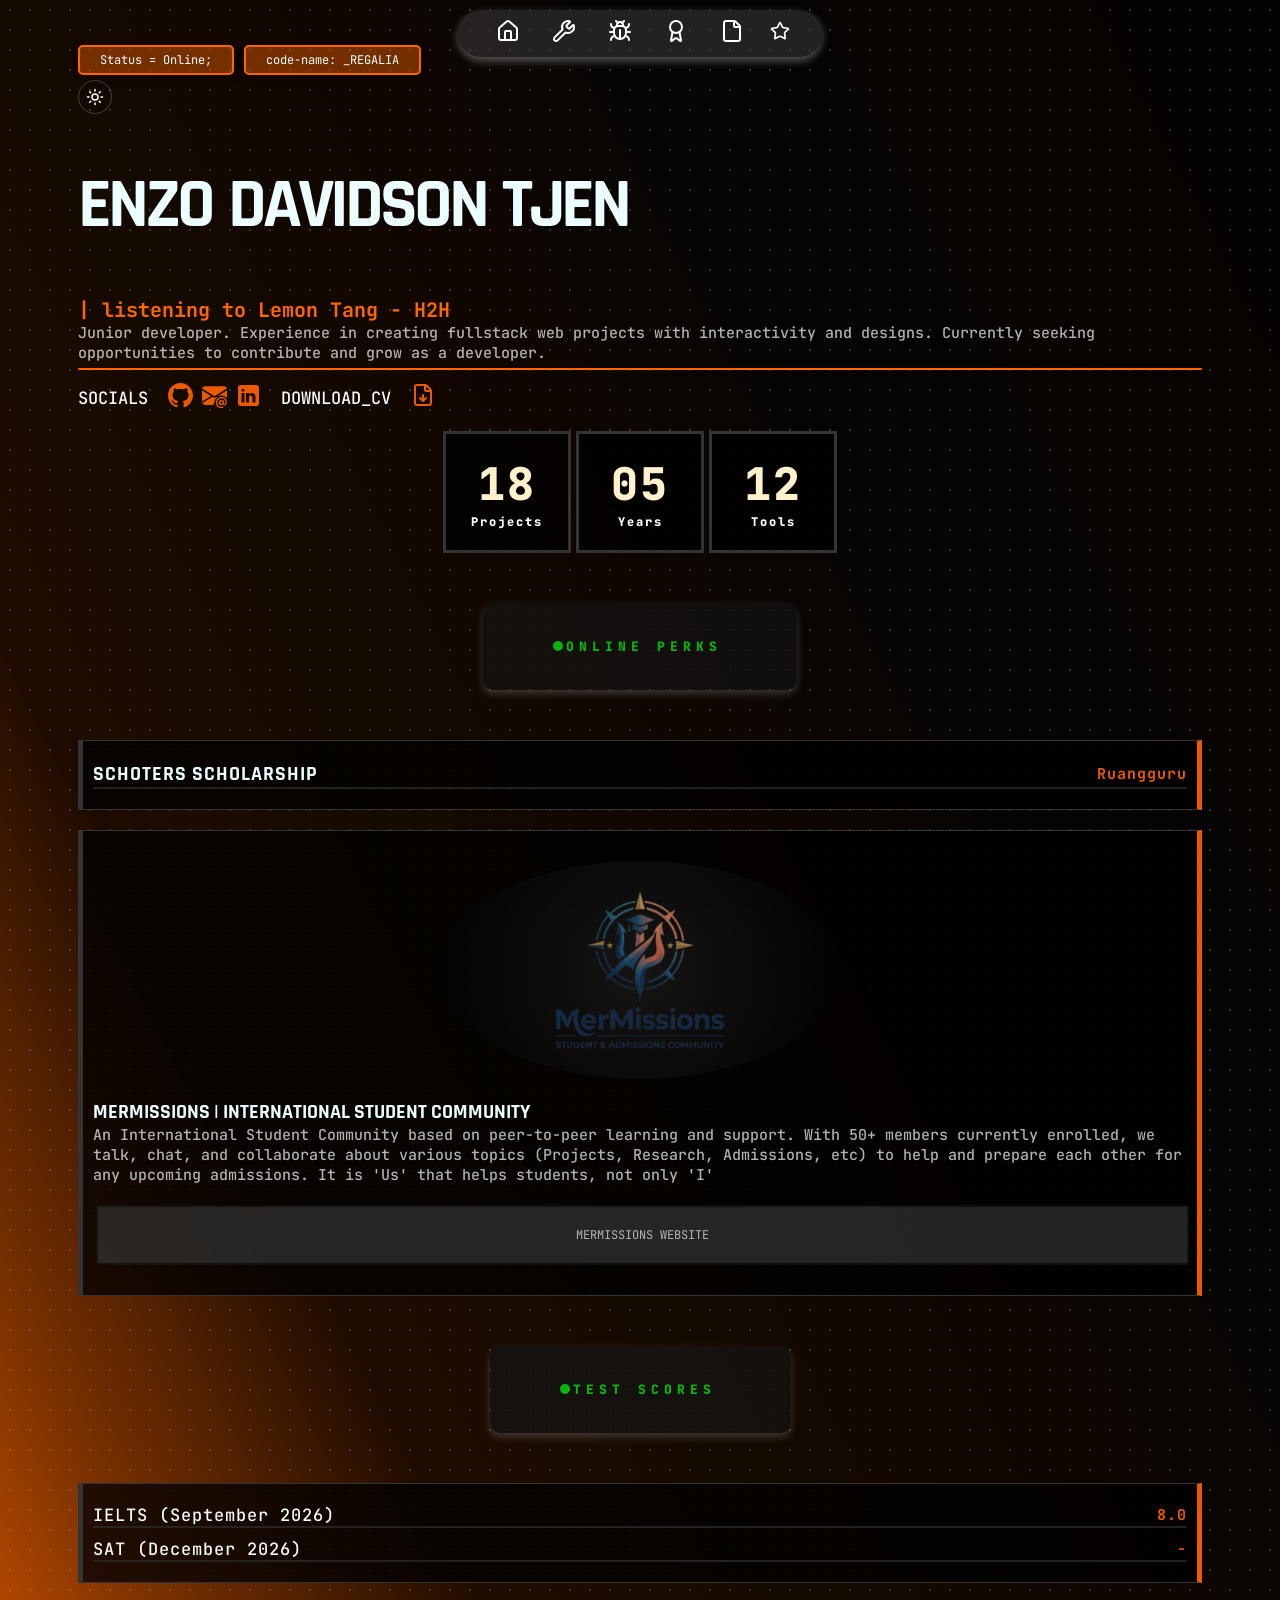
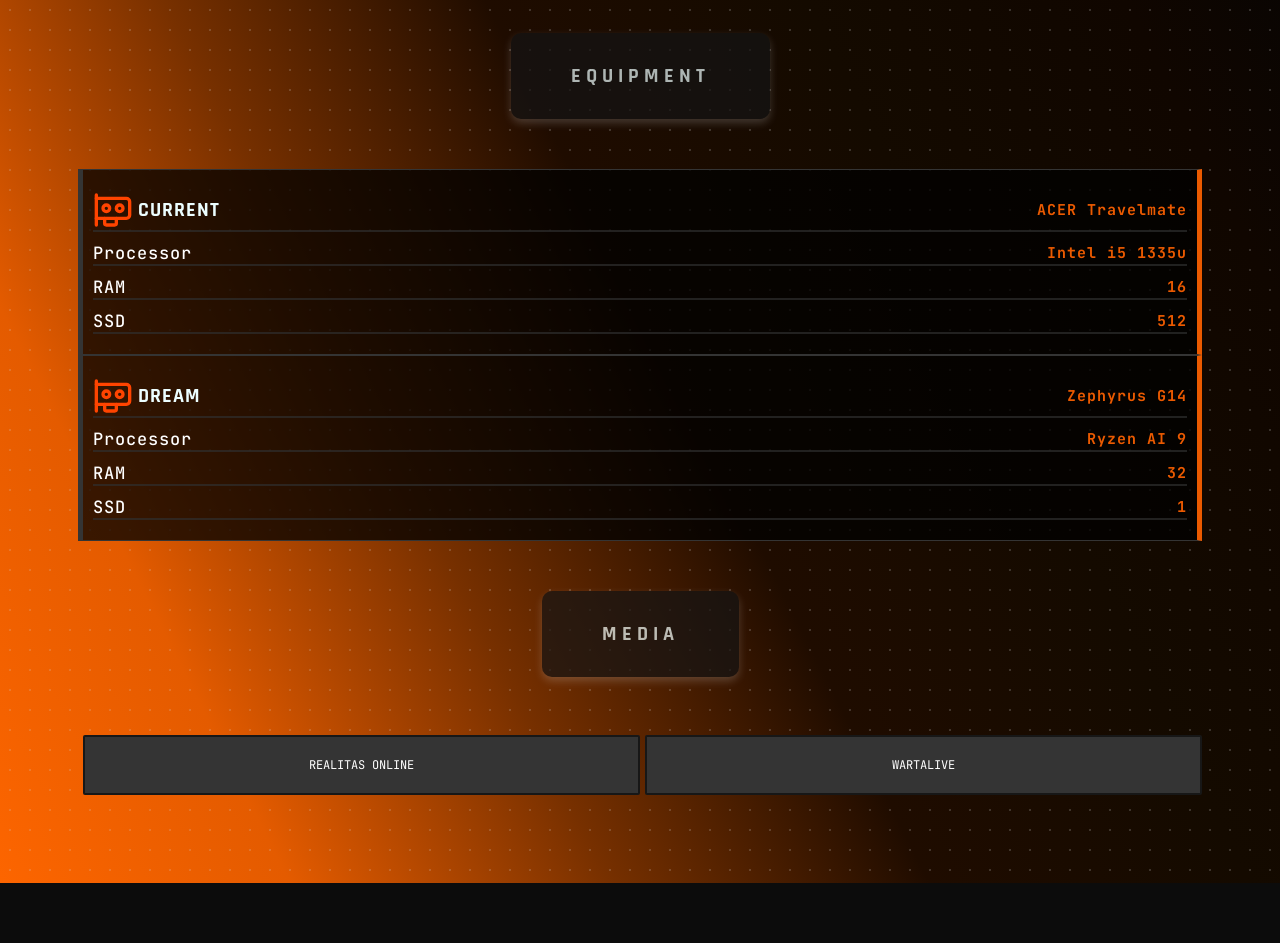
==== index.html @ aea403b1 "ysaaa" ====
<!DOCTYPE html>
<html lang="en">
<head>
    <link rel="preconnect" href="https://fonts.googleapis.com">
    <link rel="preconnect" href="https://fonts.gstatic.com" crossorigin>
    <link href="https://fonts.googleapis.com/css2?family=Inter+Tight:ital,wght@0,100..900;1,100..900&display=swap" rel="stylesheet">
    <link rel="preconnect" href="https://fonts.googleapis.com">
    <link rel="preconnect" href="https://fonts.gstatic.com" crossorigin>
    <link href="https://fonts.googleapis.com/css2?family=PT+Sans:ital,wght@0,400;0,700;1,400;1,700&family=Rajdhani:wght@300;400;500;600;700&display=swap" rel="stylesheet">
    <meta charset="UTF-8">
    <meta name="viewport" content="width=device-width, initial-scale=1.0">
    <link rel="preconnect" href="https://fonts.gstatic.com" crossorigin>
    <link href="https://fonts.googleapis.com/css2?family=Space+Grotesk:wght@300..700&display=swap" rel="stylesheet">
    <link rel="preconnect" href="https://fonts.googleapis.com">
    <link rel="preconnect" href="https://fonts.gstatic.com" crossorigin>
    <link href="https://fonts.googleapis.com/css2?family=Bebas+Neue&display=swap" rel="stylesheet">
    <link rel="preconnect" href="https://fonts.googleapis.com">
    <link rel="preconnect" href="https://fonts.gstatic.com" crossorigin>
    <link href="https://fonts.googleapis.com/css2?family=Inter:ital,opsz,wght@0,14..32,480;1,14..32,480&family=Metrophobic&family=Outfit:wght@900&display=swap" rel="stylesheet">
    <link rel="stylesheet" href="proweb.css">
    <link rel="preconnect" href="https://fonts.googleapis.com">
<link rel="preconnect" href="https://fonts.gstatic.com" crossorigin>
<link href="https://fonts.googleapis.com/css2?family=JetBrains+Mono:ital,wght@0,100..800;1,100..800&display=swap" rel="stylesheet">
    <title>Enzo - Portfolio - Home</title>
</head>
<body>
<div class="back">
    <nav>
    <div class="ccenter">
        <div class="top-nav">
            <div class="space-between">
                <div class="top-option" id="home"><svg xmlns="http://www.w3.org/2000/svg" width="24" height="24" viewBox="0 0 24 24" fill="none" stroke="currentColor" stroke-width="2" stroke-linecap="round" stroke-linejoin="round" class="lucide lucide-house-icon lucide-house"><path d="M15 21v-8a1 1 0 0 0-1-1h-4a1 1 0 0 0-1 1v8"/><path d="M3 10a2 2 0 0 1 .709-1.528l7-6a2 2 0 0 1 2.582 0l7 6A2 2 0 0 1 21 10v9a2 2 0 0 1-2 2H5a2 2 0 0 1-2-2z"/></svg></div>
                <a href="engineering.html" class="top-option"><svg xmlns="http://www.w3.org/2000/svg" width="24" height="24" viewBox="0 0 24 24" fill="none" stroke="currentColor" stroke-width="2" stroke-linecap="round" stroke-linejoin="round" class="lucide lucide-wrench-icon lucide-wrench"><path d="M14.7 6.3a1 1 0 0 0 0 1.4l1.6 1.6a1 1 0 0 0 1.4 0l3.106-3.105c.32-.322.863-.22.983.218a6 6 0 0 1-8.259 7.057l-7.91 7.91a1 1 0 0 1-2.999-3l7.91-7.91a6 6 0 0 1 7.057-8.259c.438.12.54.662.219.984z"/></svg></a>
                <a href="coding.html" class="top-option"><svg xmlns="http://www.w3.org/2000/svg" width="24" height="24" viewBox="0 0 24 24" fill="none" stroke="currentColor" stroke-width="2" stroke-linecap="round" stroke-linejoin="round" class="lucide lucide-bug-icon lucide-bug"><path d="M12 20v-9"/><path d="M14 7a4 4 0 0 1 4 4v3a6 6 0 0 1-12 0v-3a4 4 0 0 1 4-4z"/><path d="M14.12 3.88 16 2"/><path d="M21 21a4 4 0 0 0-3.81-4"/><path d="M21 5a4 4 0 0 1-3.55 3.97"/><path d="M22 13h-4"/><path d="M3 21a4 4 0 0 1 3.81-4"/><path d="M3 5a4 4 0 0 0 3.55 3.97"/><path d="M6 13H2"/><path d="m8 2 1.88 1.88"/><path d="M9 7.13V6a3 3 0 1 1 6 0v1.13"/></svg></a>
                <a href="achievements.html" class="top-option"><svg xmlns="http://www.w3.org/2000/svg" width="24" height="24" viewBox="0 0 24 24" fill="none" stroke="currentColor" stroke-width="2" stroke-linecap="round" stroke-linejoin="round" class="lucide lucide-award-icon lucide-award"><path d="m15.477 12.89 1.515 8.526a.5.5 0 0 1-.81.47l-3.58-2.687a1 1 0 0 0-1.197 0l-3.586 2.686a.5.5 0 0 1-.81-.469l1.514-8.526"/><circle cx="12" cy="8" r="6"/></svg></a>
                <a href="experience.html" class="top-option"><svg xmlns="http://www.w3.org/2000/svg" width="24" height="24" viewBox="0 0 24 24" fill="none" stroke="currentColor" stroke-width="2" stroke-linecap="round" stroke-linejoin="round" class="lucide lucide-file-icon lucide-file"><path d="M6 22a2 2 0 0 1-2-2V4a2 2 0 0 1 2-2h8a2.4 2.4 0 0 1 1.704.706l3.588 3.588A2.4 2.4 0 0 1 20 8v12a2 2 0 0 1-2 2z"/><path d="M14 2v5a1 1 0 0 0 1 1h5"/></svg></a>
                <a href="university.html"top-option"><svg xmlns="http://www.w3.org/2000/svg" width="20" height="20" viewBox="0 0 24 24" fill="none" stroke="currentColor" stroke-width="2" stroke-linecap="round" stroke-linejoin="round" class="lucide lucide-star-icon lucide-star"><path d="M11.525 2.295a.53.53 0 0 1 .95 0l2.31 4.679a2.123 2.123 0 0 0 1.595 1.16l5.166.756a.53.53 0 0 1 .294.904l-3.736 3.638a2.123 2.123 0 0 0-.611 1.878l.882 5.14a.53.53 0 0 1-.771.56l-4.618-2.428a2.122 2.122 0 0 0-1.973 0L6.396 21.01a.53.53 0 0 1-.77-.56l.881-5.139a2.122 2.122 0 0 0-.611-1.879L2.16 9.795a.53.53 0 0 1 .294-.906l5.165-.755a2.122 2.122 0 0 0 1.597-1.16z"/></svg></a>
            </div>
        </div>
    </div>
    </nav>
    <div class="sidebar">
            <h4 id="side" class="side">PROJECT_ID</h4>
            <h6 id="side" class="side"><span class="undertaker">SECTOR_NAV_01</span></h6>
                <div class="list" id="home"><svg xmlns="http://www.w3.org/2000/svg" width="15" height="15" viewBox="0 0 24 24" fill="none" stroke="currentColor" stroke-width="2" stroke-linecap="round" stroke-linejoin="round" class="lucide lucide-house-icon lucide-house"><path d="M15 21v-8a1 1 0 0 0-1-1h-4a1 1 0 0 0-1 1v8"/><path d="M3 10a2 2 0 0 1 .709-1.528l7-6a2 2 0 0 1 2.582 0l7 6A2 2 0 0 1 21 10v9a2 2 0 0 1-2 2H5a2 2 0 0 1-2-2z"/></svg> HOME</div>
                <a href="engineering.html" class="list"><svg xmlns="http://www.w3.org/2000/svg" width="15" height="15" viewBox="0 0 24 24" fill="none" stroke="currentColor" stroke-width="1.75" stroke-linecap="round" stroke-linejoin="round" class="lucide lucide-wrench-icon lucide-wrench"><path d="M14.7 6.3a1 1 0 0 0 0 1.4l1.6 1.6a1 1 0 0 0 1.4 0l3.106-3.105c.32-.322.863-.22.983.218a6 6 0 0 1-8.259 7.057l-7.91 7.91a1 1 0 0 1-2.999-3l7.91-7.91a6 6 0 0 1 7.057-8.259c.438.12.54.662.219.984z"/></svg> ENGINEERING</a>
                <a href="coding.html" class="list"><svg xmlns="http://www.w3.org/2000/svg" width="15" height="15" viewBox="0 0 24 24" fill="none" stroke="currentColor" stroke-width="1.75" stroke-linecap="round" stroke-linejoin="round" class="lucide lucide-bug-icon lucide-bug"><path d="M12 20v-9"/><path d="M14 7a4 4 0 0 1 4 4v3a6 6 0 0 1-12 0v-3a4 4 0 0 1 4-4z"/><path d="M14.12 3.88 16 2"/><path d="M21 21a4 4 0 0 0-3.81-4"/><path d="M21 5a4 4 0 0 1-3.55 3.97"/><path d="M22 13h-4"/><path d="M3 21a4 4 0 0 1 3.81-4"/><path d="M3 5a4 4 0 0 0 3.55 3.97"/><path d="M6 13H2"/><path d="m8 2 1.88 1.88"/><path d="M9 7.13V6a3 3 0 1 1 6 0v1.13"/></svg> CODING</a>
                <a href="achievements.html" class="list"><svg xmlns="http://www.w3.org/2000/svg" width="15" height="15" viewBox="0 0 24 24" fill="none" stroke="currentColor" stroke-width="1.75" stroke-linecap="round" stroke-linejoin="round" class="lucide lucide-award-icon lucide-award"><path d="m15.477 12.89 1.515 8.526a.5.5 0 0 1-.81.47l-3.58-2.687a1 1 0 0 0-1.197 0l-3.586 2.686a.5.5 0 0 1-.81-.469l1.514-8.526"/><circle cx="12" cy="8" r="6"/></svg> AWARDS</a>
                <a href="experience.html" class="list"><svg xmlns="http://www.w3.org/2000/svg" width="15" height="15" viewBox="0 0 24 24" fill="none" stroke="currentColor" stroke-width="1.75" stroke-linecap="round" stroke-linejoin="round" class="lucide lucide-book-user-icon lucide-book-user"><path d="M15 13a3 3 0 1 0-6 0"/><path d="M4 19.5v-15A2.5 2.5 0 0 1 6.5 2H19a1 1 0 0 1 1 1v18a1 1 0 0 1-1 1H6.5a1 1 0 0 1 0-5H20"/><circle cx="12" cy="8" r="2"/></svg> EXPERIENCE</a>
                <a href="university.html" class="list"><svg xmlns="http://www.w3.org/2000/svg" width="20" height="20" viewBox="0 0 24 24" fill="none" stroke="currentColor" stroke-width="2" stroke-linecap="round" stroke-linejoin="round" class="lucide lucide-star-icon lucide-star"><path d="M11.525 2.295a.53.53 0 0 1 .95 0l2.31 4.679a2.123 2.123 0 0 0 1.595 1.16l5.166.756a.53.53 0 0 1 .294.904l-3.736 3.638a2.123 2.123 0 0 0-.611 1.878l.882 5.14a.53.53 0 0 1-.771.56l-4.618-2.428a2.122 2.122 0 0 0-1.973 0L6.396 21.01a.53.53 0 0 1-.77-.56l.881-5.139a2.122 2.122 0 0 0-.611-1.879L2.16 9.795a.53.53 0 0 1 .294-.906l5.165-.755a2.122 2.122 0 0 0 1.597-1.16z"/></svg> UNIVERSITY</a>
    <div class="STATS">
        <span class="side" id="side">JOURNEY</span>
    <div class="cage"><div class="statistics"></div></div>
    </div>
    </div>
<div class="end">
    <div class="LIVE-BAR">
        <div class="text">
            <h4 id="side" class="LIVE"><div class="pulser"></div> LIVE_BAR</h4>
            <h6 id="side" class="side"><span class="undertaker">SYSTEMS: ONLINE</span></h6>
            <span class="live"> STATUS: AVAILABLE</span>
            <span class="live"> LOCATION: IND.</span>
            <span class="live"> CURRENT: FULLSTACK.</span>
            <span class="live"> IELTS: 8.0.</span>
            <span class="live"> TARGET: USA.</span>
            <div class="skills">
                <h2><span class="undertaker">SKILLS_</span></h2>
                <span class="skill">HTML</span>
                <span class="skill">CSS</span>
                <span class="skill">JS</span>
                <span class="skill">PYTHON</span>
                <span class="skill">LEADERSHIP</span>
                <span class="skill">RESILLIENCE</span>
                <span class="skill">ADAPTABILITY</span>
                <span class="skill">COMMUNICATION</span>
                <span class="skill">COLLABORATION</span>
            </div>

        </div>
    </div>
</div>
    <div class="contain">
        <div class="double-column-auto">
            <div class="main-head">
                <div class="row"><div class="lined"><div class="status-card">Status = Online;</div><div class="status-card">code-name: _REGALIA</div></div><button class="theme-toggle" id="theme-toggle" type="button" aria-label="Switch to light theme" title="Switch theme"><svg class="theme-icon theme-icon-sun" xmlns="http://www.w3.org/2000/svg" width="18" height="18" viewBox="0 0 24 24" fill="none" stroke="currentColor" stroke-width="2" stroke-linecap="round" stroke-linejoin="round" aria-hidden="true"><circle cx="12" cy="12" r="4"/><path d="M12 2v2"/><path d="M12 20v2"/><path d="m4.93 4.93 1.41 1.41"/><path d="m17.66 17.66 1.41 1.41"/><path d="M2 12h2"/><path d="M20 12h2"/><path d="m6.34 17.66-1.41 1.41"/><path d="m19.07 4.93-1.41 1.41"/></svg><svg class="theme-icon theme-icon-moon" xmlns="http://www.w3.org/2000/svg" width="18" height="18" viewBox="0 0 24 24" fill="none" stroke="currentColor" stroke-width="2" stroke-linecap="round" stroke-linejoin="round" aria-hidden="true"><path d="M12 3a6 6 0 0 0 9 9 9 9 0 1 1-9-9Z"/></svg></button></div>
                <h1 id="main">ENZO DAVIDSON TJEN</h1>
                <div class="word-glow"><span class="occupation">| listening to Lemon Tang - H2H </span><br></div>
                <span class="subheading">Junior developer. Experience in creating fullstack web projects with interactivity and designs. Currently seeking opportunities to contribute and grow as a developer.</span>
                <div class="under-text"></div>
    <div class="one-line">
        <div class="left">
            <p>SOCIALS</p>
        </div>
        <div class="right">
            <div class="contact">
                <a href="https://github.com/Starzz90" class="contact-icon" target="_blank">
                <svg xmlns="http://www.w3.org/2000/svg" width="25" height="25" fill= var(--accent-color) class="bi bi-github" viewBox="0 0 16 16">
                    <path d="M8 0C3.58 0 0 3.58 0 8c0 3.54 2.29 6.53 5.47 7.59.4.07.55-.17.55-.38 0-.19-.01-.82-.01-1.49-2.01.37-2.53-.49-2.69-.94-.09-.23-.48-.94-.82-1.13-.28-.15-.68-.52-.01-.53.63-.01 1.08.58 1.23.82.72 1.21 1.87.87 2.33.66.07-.52.28-.87.51-1.07-1.78-.2-3.64-.89-3.64-3.95 0-.87.31-1.59.82-2.15-.08-.2-.36-1.02.08-2.12 0 0 .67-.21 2.2.82.64-.18 1.32-.27 2-.27s1.36.09 2 .27c1.53-1.04 2.2-.82 2.2-.82.44 1.1.16 1.92.08 2.12.51.56.82 1.27.82 2.15 0 3.07-1.87 3.75-3.65 3.95.29.25.54.73.54 1.48 0 1.07-.01 1.93-.01 2.2 0 .21.15.46.55.38A8.01 8.01 0 0 0 16 8c0-4.42-3.58-8-8-8"/>
                </svg>
                </a>
                <a href="mailto:enzodtjen@gmail.com" class="contact-icon" target="_blank">
                <svg xmlns="http://www.w3.org/2000/svg" width="25" height="25" fill= var(--accent-color)  class="bi bi-envelope-at-fill" viewBox="0 0 16 16">
                    <path d="M2 2A2 2 0 0 0 .05 3.555L8 8.414l7.95-4.859A2 2 0 0 0 14 2zm-2 9.8V4.698l5.803 3.546zm6.761-2.97-6.57 4.026A2 2 0 0 0 2 14h5.256A4.5 4.5 0 0 1 8 12.5a4.49 4.49 0 0 1 1.606-3.446l-.367-.225L8 9.586zM16 9.671V4.697l-5.803 3.546.338.208A4.5 4.5 0 0 1 12.5 8c1.414 0 2.675.652 3.5 1.671"/>
                    <path d="M15.834 12.244c0 1.168-.577 2.025-1.587 2.025-.503 0-1.002-.228-1.12-.648h-.043c-.118.416-.543.643-1.015.643-.77 0-1.259-.542-1.259-1.434v-.529c0-.844.481-1.4 1.26-1.4.585 0 .87.333.953.63h.03v-.568h.905v2.19c0 .272.18.42.411.42.315 0 .639-.415.639-1.39v-.118c0-1.277-.95-2.326-2.484-2.326h-.04c-1.582 0-2.64 1.067-2.64 2.724v.157c0 1.867 1.237 2.654 2.57 2.654h.045c.507 0 .935-.07 1.18-.18v.731c-.219.1-.643.175-1.237.175h-.044C10.438 16 9 14.82 9 12.646v-.214C9 10.36 10.421 9 12.485 9h.035c2.12 0 3.314 1.43 3.314 3.034zm-4.04.21v.227c0 .586.227.8.581.8.31 0 .564-.17.564-.743v-.367c0-.516-.275-.708-.572-.708-.346 0-.573.245-.573.791"/>
                </svg>
                </a>
                <a href="https://www.linkedin.com/in/enzo-davidson-tjen-25b168354" class="contact-icon" target="_blank">
                    <svg xmlns="http://www.w3.org/2000/svg" x="0px" y="0px" width="25" height="25"
                    fill= var(--accent-color) class="bi bi-envelope-at-fill" viewBox="0 0 50 50">
                    <path d="M41,4H9C6.24,4,4,6.24,4,9v32c0,2.76,2.24,5,5,5h32c2.76,0,5-2.24,5-5V9C46,6.24,43.76,4,41,4z M17,20v19h-6V20H17z M11,14.47c0-1.4,1.2-2.47,3-2.47s2.93,1.07,3,2.47c0,1.4-1.12,2.53-3,2.53C12.2,17,11,15.87,11,14.47z M39,39h-6c0,0,0-9.26,0-10 c0-2-1-4-3.5-4.04h-0.08C27,24.96,26,27.02,26,29c0,0.91,0,10,0,10h-6V20h6v2.56c0,0,1.93-2.56,5.81-2.56 c3.97,0,7.19,2.73,7.19,8.26V39z"></path>
                </svg>
                </a>
            </div>
        </div>
    </div>
    <div class="one-line">
        <div class="left">
            <p>DOWNLOAD_CV</p>
        </div>
        <div class="right">
            <div class="contact">
                <a href="Images/EnzoCV.pdf" class="contact-icon" download>
                <svg xmlns="http://www.w3.org/2000/svg" width="24" height="24" viewBox="0 0 24 24" fill="none" stroke="var(--used)" stroke-width="2" stroke-linecap="round" stroke-linejoin="round" class="lucide lucide-file-down-icon lucide-file-down"><path d="M6 22a2 2 0 0 1-2-2V4a2 2 0 0 1 2-2h8a2.4 2.4 0 0 1 1.704.706l3.588 3.588A2.4 2.4 0 0 1 20 8v12a2 2 0 0 1-2 2z"/><path d="M14 2v5a1 1 0 0 0 1 1h5"/><path d="M12 18v-6"/><path d="m9 15 3 3 3-3"/></svg>
                </a>
            </div>
        </div>
    </div>
            </div>
        </div>
            <div class="triple-column-count">
                <div class="boxed"><span class="count">18<br><span class="text-center">Projects</span></span></div>
                <div class="boxed"><span class="count">05<br><span class="text-center">Years</span></span></div>
                <div class="boxed"><span class="count">12<br><span class="text-center">Tools</span></span></div>
            </div>
        <div id="equip"></div>
        <div class="Center"><h2 class="code"><div class="online-stats"><div class="online-circle"></div>ONLINE PERKS</div></h2></div>
        <div class="column">
        <div class="specs-card">
            <div class="specs-data"><div class="left"><h3>SCHOTERS SCHOLARSHIP</h3></div><div class="right">Ruangguru</div></div>
            </div>
        </div>
        <div class="Promotion">
            <div class="add-card">
                <div class="Center"><img src="Images/Mermission-NoBG.png" alt="Mermissions" class="adds"></div>
                <div class="add-text"><h3>MERMISSIONS | INTERNATIONAL STUDENT COMMUNITY</h3><span class="subheading">An International Student Community based on peer-to-peer learning and support. With 50+ members currently enrolled, we talk, chat, and collaborate about various topics (Projects, Research, Admissions, etc) to help and prepare each other for any upcoming admissions. It is 'Us' that helps students, not only 'I'</span></div>
                <div class="Center">
                    <button class="redirect-media"><a href="https://starzz90.github.io/mermissions/" target="_blank">MERMISSIONS WEBSITE</a></button>
                </div>

                
            </div>
        </div>
    <div class="test-scores">
        <div class="Center"><h2 class="code"><div class="online-stats"><div class="online-circle"></div>TEST SCORES</div></h2></div>
        <div class="column">
        <div class="specs-card">
            <div class="specs-data"><div class="left">IELTS (September 2026)</div><div class="right">8.0</div></div>
            <div class="specs-data"><div class="left">SAT (December 2026)</div><div class="right">-</div></div>
            </div>
        </div>
    </div>
        <div class="Center"><h2 class="code">EQUIPMENT</h2></div>
            <div class="column">
                <div class="specs-card">
                <div class="specs-data"><h3><svg xmlns="http://www.w3.org/2000/svg" width="40" height="40" viewBox="0 0 24 24" fill="none" stroke="#ff4400" stroke-width="2" stroke-linecap="round" stroke-linejoin="round" class="lucide lucide-gpu-icon lucide-gpu"><path d="M2 17h18a2 2 0 0 0 2-2V7a2 2 0 0 0-2-2H2"/><path d="M2 21V3"/><path d="M7 17v3a1 1 0 0 0 1 1h5a1 1 0 0 0 1-1v-3"/><circle cx="16" cy="11" r="2"/><circle cx="8" cy="11" r="2"/></svg>CURRENT</h3><div class="right">ACER Travelmate</div></div>
                <div class="specs-data"><div class="left">Processor</div><div class="right">Intel i5 1335u</div></div>
                <div class="specs-data"><div class="left">RAM</div><div class="right">16</div></div>
                <div class="specs-data"><div class="left">SSD</div><div class="right">512</div></div>
                </div>
            </div>
            <div class="column">
                <div class="specs-card">
                <div class="specs-data"><h3><svg xmlns="http://www.w3.org/2000/svg" width="40" height="40" viewBox="0 0 24 24" fill="none" stroke="#ff4400" stroke-width="2" stroke-linecap="round" stroke-linejoin="round" class="lucide lucide-gpu-icon lucide-gpu"><path d="M2 17h18a2 2 0 0 0 2-2V7a2 2 0 0 0-2-2H2"/><path d="M2 21V3"/><path d="M7 17v3a1 1 0 0 0 1 1h5a1 1 0 0 0 1-1v-3"/><circle cx="16" cy="11" r="2"/><circle cx="8" cy="11" r="2"/></svg>DREAM</h3><div class="right">Zephyrus G14</div></div>
                <div class="specs-data"><div class="left">Processor</div><div class="right">Ryzen AI 9</div></div>
                <div class="specs-data"><div class="left">RAM</div><div class="right">32</div></div>
                <div class="specs-data"><div class="left">SSD</div><div class="right">1</div></div>
            </div>
        </div>
        <div class="Center"><h2 class="code">MEDIA</h2></div>
    <div class="one-line">
        <button class="redirect-media"><a href="https://www.realitasonline.id/sumut/102414756514/dari-padangsidimpuan-ke-pentas-dunia-prestasi-luar-biasa-bayu-dan-enzo-di-olimpiade-toeic-dan-toefl" target="_blank">REALITAS ONLINE</a></button>
        <button class="redirect-media"><a href="https://www.wartalive.co.id/harumkan-sekolah-dan-indonesia-dua-siswa-sman-1-padangsidimpuan-juara-olimpiade-toeic-dan-toefl/" target="_blank">WARTALIVE</a></button>
    </div>   
        </div>
    </div>
    <div class="Bottom-nav">
        <div class="differ">
            <div class="left"><h4 id="bottom" class="LIVE"><div class="pulser"></div> LIVE_BAR</h4></div>
        </div>
    </div>
</div>
</body>
<script src="script.js"></script>
</html>
---- proweb.css ----
:root {
  --background-color: #101010ca;
  --header: #ecfeff;
  --cards: #00000077;
  --name: #000000c5;
  --cards-above: #343434;
  --cards-above-tools: #3d3d3d;
  --outline: rgba(186, 186, 186, 0.3);
  --text: #ffffff;
  --on-surface: rgba(255, 255, 255, 0.7);
  --grid: rgba(39, 39, 39, 0.1);
  --top-nav-dim: #45454578;
  --highlight: #ff6600;
  --highlight-dim: rgba(255, 102, 0, 0.416);
  --image-container-hover: rgba(105, 105, 105, 0.347);
  --shadow: #9c9c9c;
  --achievement: #434343;
  --project-card: rgba(82, 82, 82, 0.811);
  --sidebar: #090d178e;
  --sidebar-width: 180px;
  --content-max: 1200px;
  --content-half: calc(var(--content-max) / 2);
  --work-content: rgba(219, 219, 219, 0.464);
  --cert: rgb(255, 123, 0);
  --below: rgb(12, 12, 12);
  --achieve: rgb(8, 8, 8);
  --gradient: hsl(0, 0%, 3%);
  --used: hsl(23, 100%, 46%);
  --HOVERED: hsl(23, 100%, 61%);
  --accent: hsl(123, 100%, 50%);
  --cards-above-dark: hsla(0, 0%, 0%, 0.751);
  --list-hover: hsla(0, 0%, 6%, 0.751);
  --stanford: #8c1515;
  --page-pattern: rgba(209, 209, 209, 0.207);
  --page-pattern-empty: rgba(23, 23, 23, 0);
  --page-gradient: linear-gradient(
    to right top,
    rgb(255, 102, 0),
    rgb(228, 91, 0),
    rgb(119, 48, 0),
    rgb(31, 12, 0),
    rgb(20, 10, 0),
    rgb(16, 6, 0),
    rgb(4, 4, 4),
    rgb(8, 3, 0),
    rgb(2, 2, 2)
  );
  --count: hsl(43, 100%, 90%);
  --box-code-shadow: rgba(225, 225, 225, 0.3) 0px 4px 8px;
  --code-background: hsl(0, 0%, 8%);
  --border-bot: hsla(0, 0%, 19%, 0.684);
  --top-nav-icon: rgba(59, 59, 59, 0.82);
  --word-glow-color: hsl(23, 100%, 46%);
  --shifter: hsl(0, 0%, 5%);
  --results-background: hsla(0, 0%, 8%, 0.796);
  --results-tag: hsl(46, 48%, 88%);
}

html[data-theme="light"] {
  --background-color: #f1e7d6;
  --header: #202329;
  --cards: rgba(247, 240, 224, 0.847);
  --name: rgba(63, 63, 63, 0.9);
  --cards-above: #beb9ae;
  --cards-above-tools: #d9d1c5;
  --outline: rgba(31, 35, 41, 0.2);
  --text: #202329;
  --on-surface: rgba(32, 35, 41, 0.7);
  --grid: rgba(31, 35, 41, 0.08);
  --top-nav-dim: rgba(255, 247, 225, 0.82);
  --highlight: #d95700;
  --highlight-dim: rgba(217, 87, 0, 0.25);
  --shadow: #a9a095;
  --achievement: #44423d;
  --project-card: rgba(255, 255, 255, 0.9);
  --sidebar: rgba(213, 213, 213, 0.78);
  --work-content: rgba(32, 35, 41, 0.58);
  --below: #e9e3d9;
  --achieve: #eeebdd;
  --gradient: #fffdf8;
  --used: hsl(23, 100%, 40%);
  --HOVERED: hsl(23, 100%, 48%);
  --accent: hsl(102, 100%, 29%);
  --cards-above-dark: rgba(224, 217, 207, 0.9);
  --list-hover: rgba(217, 209, 197, 0.9);
  --page-pattern: rgba(108, 101, 101, 0.447);
  --page-pattern-empty: rgba(28, 28, 28, 0);
  --page-gradient: linear-gradient(120deg, #f4f0e8, #fffdf8 55%, #f7d7bd);
  --count: hsl(0, 0%, 22%);
  --box-code-shadow: rgba(225, 225, 225, 0.3) 0px 4px 8px;
  --code-background: hsl(32, 16%, 84%);
  --border-bot: hsl(0, 1%, 79%);
  --top-nav-icon: rgba(188, 178, 162, 0.82);
  --word-glow-color: hsl(23, 100%, 40%);
  --shifter: hsl(32, 76%, 92%);
  --results-background: hsla(41, 46%, 86%, 0.796);
  --results-tag: hsl(60, 1%, 14%);
}
@import url("https://fonts.googleapis.com/css2?family=Boldonse&display=swap");
*::before,
*::after {
  box-sizing: border-box;
}
@import url('https://fonts.googleapis.com/css2?family=PT+Sans:ital,wght@0,400;0,700;1,400;1,700&family=Rajdhani:wght@300;400;500;600;700&display=swap');
@font-face {
  font-family: "BaseNeue-Black";
  src: url("https://static.wfonts.com/data/2024/01/08/base-neue/BaseNeue-Black.ttf")
    format("ttf");
  font-display: swap;
}
@import url('https://fonts.googleapis.com/css2?family=Inter+Tight:ital,wght@0,100..900;1,100..900&display=swap');
#preview-render {
  font-family:
    "Inter Tight",
    system-ui,
    -apple-system,
    BlinkMacSystemFont,
    "Inter Tight",
    sans-serif;
  font-size: 32px;
  color: #373c44;
}

html {
  max-width: 100%;
  overflow-x: hidden;
  scroll-behavior: smooth;
  cursor: crosshair;
  background-color: black;
}
body {
  background-image:
    radial-gradient(var(--page-pattern) 1px, var(--page-pattern-empty) 1px),
    var(--page-gradient);
  background-size:
    20px 20px,
    cover;
  background-repeat: repeat, no-repeat;
  min-height: 100vh;
  animation: backgroundAnimation 40s linear infinite;
  background-color: var(--background-color);
  color: var(--text);
  font-family: "Jetbrains Mono", monospace;
  font-weight: 480;
  margin: 0;
  padding: 0;
  width: 100%;
  overflow-x: hidden;
  overflow-y: auto;
  display: block;
}
@keyframes backgroundAnimation {
  0% {
    background-position:
      0 0,
      0 0;
  }
  50% {
    background-position:
      100% 100%,
      0 0;
  }
  100% {
    background-position:
      200% 200%,
      0 0;
  }
}
@keyframes colorshifter {
  0% {
    filter: hue-rotate(0deg);
  }
  100% {
    filter: hue-rotate(360deg);
  }
}
.html {
  scroll-behavior: smooth;
}

.top-nav {
  position: fixed;
  background-color: var(--top-nav-dim);
  width: fit-content;
  height: fit-content;
  max-width: 500px;
  display: flex;
  top: 10px;
  left: 50%;
  transform: translateX(-50%);
  padding: 5px 30px;
  padding-top: 5px;
  border: 2px solid transparent;
  border-radius: 50px;
  z-index: 100000;
  flex-shrink: 1;
  flex-wrap: 1;
  font-size: 15px;
  box-shadow: rgba(137, 137, 137, 0.6) 0px 4px 8px;
  display: none;
}
.top-option {
  border: 2px solid transparent;
  border-radius: 50px;
  padding: 0px 4px;
}
.top-option:hover {
  background-color:var(--top-nav-icon);
  box-shadow: var(--cards-above) 0px 0px 4px 2px;
  color: #ff3300;
  border-radius: 17px;
}
.theme-toggle {
  width: 34px;
  height: 34px;
  display: grid;
  place-items: center;
  flex: 0 0 34px;
  padding: 0;
  border: 1px solid var(--outline);
  border-radius: 50%;
  background: transparent;
  color: var(--text);
  cursor: pointer;
}
.theme-toggle:hover,
.theme-toggle:focus-visible {
  color: var(--highlight);
  border-color: var(--highlight);
  outline: none;
  animation: box-shadow-glow 2s infinite;
}
.theme-toggle .theme-icon {
  display: none;
}
html[data-theme="dark"] .theme-toggle .theme-icon-sun,
html:not([data-theme]) .theme-toggle .theme-icon-sun,
html[data-theme="light"] .theme-toggle .theme-icon-moon {
  display: block;
}
.space-between {
  display: flex;
  align-items: center;
  justify-content: space-between;
  gap: 20px;
}
@media (max-width: 768px) {
  .space-between {
    gap: 5px;
  }
  .work-card {
    border-radius: 15px;
  }
  .achieve-card {
    border-radius: 15px;
  }
}
.contain {
  width: 100%;
  max-width: 1200px; /* keep content centered and constrained */
  height: auto;
  padding: 10px clamp(16px, 3vw, 40px);
  margin: 0 auto; /* center with equal left/right margins */
  box-sizing: border-box;
  overflow: hidden;
  display: flex;
  flex-direction: column;
  flex-wrap: wrap;
  right: 0;
}

@media (max-width: 768px) {
  .contain {
    width: 100%; /* stretch full width for symmetric padding */
    max-width: 100%; /* no max constraint on mobile */
    height: auto;
    flex-direction: column;
    flex-wrap: wrap;
    overflow-wrap: break-word;
    margin-right: 0;
    margin-left: 0;
    padding: 10px clamp(16px, 3vw, 40px); /* apply symmetric padding */
  }
}
.column {
  display: flex;
  flex-direction: column;
  align-items: center;
  justify-content: center;
  font-size: 13px;
}
.double-column {
  display: grid;
  grid-template-columns: repeat(2, 1fr);
  gap: 20px;
}
.double-rows {
  display: grid;
  grid-auto-flow: row;
  grid-auto-rows: repeat(minmax(200px, 1fr));
  gap: 20px;
}
.rows {
  display: grid;
  grid-auto-flow: row;
  grid-auto-rows: repeat(minmax(200px, 1fr));
}
.one-line {
  display: flex;
  align-items: center;
  justify-content: space-between;
  top: 5px;
}
@media (max-width: 768px) {
  .one-line {
    flex-direction: column;
    align-items: center;
    justify-content: center;
    gap: 5px;
  }
}
.triple-column {
  display: grid;
  grid-template-columns: repeat(3, 1fr);
  gap: 20px;
  margin-bottom: 15px;
  align-items: start;
}
.triple-column-count {
  display: grid;
  grid-auto-flow: column;
  grid-auto-columns: repeat(minmax(200px, 1fr));
  gap: 5px;
  margin: auto;
  place-content: center;
}
.triple-column-result {
  display: grid;
  grid-auto-flow: column;
  grid-auto-columns: repeat(minmax(200px, 1fr));
  gap: 18px;
  margin: auto;
}
.triple-column-flex {
  display: flex;
  flex-direction: row;
  flex-wrap: wrap;
  gap: 10px;
}
@media (max-width: 768px) {
  .triple-rows {
    row-gap: -5px;
  }
}
@media (max-width: 370px) {
  .triple-column-count {
    gap: 2px;
    display: flex;
    flex-direction: column;
  }
}
.triple-rows {
  display: grid;
  grid-auto-flow: row;
  grid-auto-rows: repeat(200px, 1fr);
  gap: -10px;
}
.double-column-auto {
  display: grid;
  grid-auto-flow: column;
  grid-auto-columns: repeat(auto-fill, minmax(150px, 1fr));
  margin-bottom: 5px;
  margin-left: 0;
  margin-right: 0;
  column-gap: 12px;
}
@media (max-width: 768px) {
  .double-column-auto {
    grid-auto-flow: row;
    margin-left: 0;
    margin-right: 0;
  }
}
@media (max-width: 1100px) {
  .triple-column {
    grid-template-columns: repeat(2, minmax(0, 1fr));
  }
}
@media (max-width: 768px) {
  .triple-column {
    grid-template-columns: 1fr;
  }
}
.five-column {
  display: grid;
  grid-template-columns: repeat(4, 1fr);
  align-items: center;
  justify-content: center;
}
.five-column-image {
  display: grid;
  grid-template-columns: repeat(5, 1fr);
  align-items: center;
  justify-content: center;
  display: flex;
  align-items: center;
  justify-content: center;
  flex-wrap: wrap;
  gap: 10px;
  padding: 5px;
}
.six-column-image {
  display: flex;
  align-items: center;
  justify-content: center;
  gap: 20px;
  margin-top: 40px;
  flex-wrap: wrap;
  margin-bottom: 30px;
}
h1.main-head,
h1 {
  display: block;
  grid-auto-columns: 1fr 1fr;
  width: 100%;
  grid-column: 1 / -1;
  margin-right: 0;
  display: flex;
  flex-wrap: wrap;
}
@media (max-width: 768px) {
  .double-column {
    grid-template-columns: 1fr;
  }
  .six-column-image {
    gap: 15px;
  }
  .five-column-image {
    grid-template-columns: repeat(4, 1fr);
    gap: 5px;
    padding: 5px;
  }
  .contain {
    padding: 0 20px;
  }
}
@media (max-width: 1400px) {
  h1.main-head {
    display: flex;
    flex-wrap: wrap;
  }
  .main-head {
    display: flex;
    flex-wrap: wrap;
  }
  .subheading {
    display: flex;
    flex-wrap: wrap;
    flex-direction: column;
  }
}
.results {
  display: flex;
  width: fit-content;
  align-items: center;
  justify-content: center;
  flex-direction: column;
  gap: 10px;
  box-sizing: border-box;
  padding: 10px 20px;
  border-color: transparent;
  border-width: 2px;
  border-style: solid;
  background-color: var(--results-background);
  margin-bottom: 20px;
  margin-top: 20px;
  flex-wrap: wrap;
  margin-left: auto !important;
  margin-right: auto !important;
  animation: glow 2s infinite;
  flex-shrink: 2;
  margin-left: 10px;
  margin-right: 10px;
}
.results-tag {
  color: var(--results-tag);
  font-size: 30px;
  font-family: "Jetbrains Mono", monospace;
  font-weight: 900;
  display: flex;
  justify-content: center;
  align-items: center !important;
  gap: 10px;
  flex-wrap: wrap;
  text-align: center !important;
}
@media (max-width: 768px) {
  .results-tag {
    font-size: 20px;
  }
  .results {
    width: 100%;
    padding: 10px 10px;
    margin-left: auto !important;
    margin-right: auto !important;
  }
}
@media (max-width: 450px) {
  .results-tag {
    font-size: 15px;
  }
  .results {
    display: flex;
    flex-direction: column;
  }
}
.Long-bottom {
  border-bottom: 2px solid var(--achievement);
  width: 100%;
  right: 0;
  left: 0;
  height: auto;
  margin-top: 10px;
}
.card {
  background-color: var(--cards);
  border-radius: 20px;
  box-shadow: 0 4px 8px rgba(0, 0, 0, 0.2);
  margin-top: 10px;
  border-left: 4px solid var(--highlight);
  background-size: contain;
  width: 100%;
  max-width: 100%;
  height: auto;
  margin-right: 10px;
}
.tools-card {
  background-color: var(--cards);
  border-radius: 10px;
  box-shadow: 0 4px 8px rgba(0, 0, 0, 0.2);
  margin-top: 30px;
  border: 3px solid var(--cards-above-tools);
  max-height: 400px;
  overflow-y: auto;
  overflow-x: auto;
  display: flex;
  flex-direction: column;
  flex-wrap: wrap;
  justify-content: space-evenly;
}
.highest-card {
  background-color: var(--cards);
  border-radius: 10px;
  box-shadow: 0 4px 8px rgba(0, 0, 0, 0.2);
  margin-top: 30px;
  border: 3px solid var(--cards-above-tools);
  height: auto;
  overflow-y: auto;
  overflow-x: auto;
  display: flex;
  flex-direction: column;
  align-items: center;
  justify-content: center;
}
.Project-card-n {
  box-shadow: 0 4px 8px rgba(0, 0, 0, 1);
  margin-top: 20px;
  width: 100%;
  max-width: 100%;
  height: auto;
  overflow-y: hidden;
  overflow-x: hidden;
  display: flex;
  flex-direction: column;
  border: 1px solid var(--achievement);
  max-height: 500px;
  position: relative;
  background-color: var(--gradient);
}
.Project-card {
  box-shadow: 0 4px 8px rgba(0, 0, 0, 1);
  margin-top: 15px;
  width: 100%;
  max-width: 100%;
  height: auto;
  overflow-y: hidden;
  overflow-x: hidden;
  display: flex;
  flex-direction: column;
  border: 1px solid var(--achievement);
  max-height: 500px;
  position: relative;
  background-color: var(--gradient);
}
.Project-card:hover,
.Project-card-n:hover {
  box-shadow: var(--used) 0px 2px 4px 2px;
}
@media (max-width: 768px) {
  .Project-card {
    max-height: 350px;
    margin-right: 0;
  }
  .right {
    font-size: 12px;
  }
  .left {
    font-size: 13px;
  }
  .Project-card-n {
    max-height: 350px;
    margin-right: 0;
  }
}
.Uni-logo {
  width: 100%;
  height: 100%;
  max-width: 30px;
  max-height: 30px;
  display: flex;
  flex-shrink: 1;
}
.Uni-card {
  width: 100%;
  max-width: 100%;
  height: 100%;
  margin-left: 0;
  box-shadow: 0 4px 8px rgba(0, 0, 0, 0.2);
  margin-top: 15px;
  overflow-y: hidden;
  overflow-x: hidden;
  display: flex;
  min-width: 0; /* allow shrinking inside flex containers */
  flex: 1 1 auto;
  box-sizing: border-box;
  position: relative;
  padding: 10px 20px;
  background-color: var(--cards);
  border: hsl(0, 0%, 40%) 3px solid;
}
.between-spaced {
  display: flex;
  width: 100%;
  justify-content: space-between;
}
.corner-top {
  display: flex;
  align-items: flex-start;
  justify-content: flex-end;
  z-index: 9999;
  position: absolute;
  top: 10px;
  right: 10px;
  width: auto;
  height: auto;
}
.redirect {
  background-color: var(--used);
  border: 2px solid var(--highlight);
  border-radius: 2px;
  width: fit-content;
  height: fit-content;
  padding: 5px 10px;
  font-size: 11px;
  font-family: "Jetbrains Mono", monospace;
  color: var(--text);
}
.redirect-media {
  background-color: var(--cards-above);
  border: 2px solid var(--background-color);
  border-radius: 2px;
  width: 100%;
  height: fit-content;
  padding: 20px 10px;
  font-size: 12px;
  font-family: "Jetbrains Mono", monospace;
  color: var(--text);
  margin-left: 5px;
}
.redirect-p {
  background-color: var(--used);
  border: 2px solid var(--highlight);
  border-radius: 2px;
  width: fit-content;
  height: fit-content;
  padding: 5px 20px;
  font-size: 13px;
  font-family: "Jetbrains Mono", monospace;
  color: var(--text);
}
.redirect:active,
.redirect:hover,
.redirect-p:active,
.redirect-p:hover,
.redirect-media:hover,
.redirect-media:active {
  background-color: var(--accent);
  border-color: hsl(115, 100%, 35%);
  color: #000000;
}
.project-img {
  object-fit: cover;
  width: 100%;
  height: 80%;
  max-height: 290px;
  mask-image: linear-gradient(to bottom, black 50%, transparent 100%);
  -webkit-mask-image: linear-gradient(to bottom, black 50%, transparent 100%);
  opacity: 1;
  animation: brightness 3s ease-in-out infinite alternate;
}
@keyframes brightness {
  0% {
    filter: brightness(1);
  }
  25% {
    filter: brightness(0.8);
  }
  50% {
    filter: brightness(0.6);
  }
  75% {
    filter: brightness(0.8);
  }
  100% {
    filter: brightness(1);
  }
}
.section-engineer {
  width: 100%;
  border: 2px solid var(--cards-above);
  padding: 5px 20px;
  margin-right: 0; /* remove right margin for symmetric spacing */
}
h2.Engine {
  font-family: "Rajdhani", sans-serif;
  font-size: 30px;
  font-weight: 900;
  margin: 40px 0px;
}
.specs-card {
  background-color: var(--cards-above-dark);
  padding: 10px 10px;
  box-sizing: border-box;
  width: 100%;
  height: fit-content;
  border: 1px solid var(--cards-above);
  border-right-width: 5px;
  border-left-width: 5px;
  border-right-color: var(--used);
  margin-right: 0; /* remove right margin for symmetric spacing */
}
.add-card {
  background-color: var(--cards-above-dark);
  padding: 10px 10px;
  box-sizing: border-box;
  width: 100%;
  height: fit-content;
  border: 1px solid var(--cards-above);
  border-right-width: 5px;
  border-left-width: 5px;
  border-right-color: var(--used);
  margin-right: 0; /* remove right margin for symmetric spacing */
}
.adds{
  width:100%;
  height: 100%;
  max-width: 400px;
  max-height: 400px;
  border-radius: 50%;
  background-image: radial-gradient(circle, #1d1d1d 0%, #000000 100%);
  background-size: cover;
  background-position: center;
}
.Promotion{
  width: 100%;
  height: 100%;
  border-radius: 50%;
  margin-top: 20px;
}
.work-card {
  width: 100%;
  max-width: 100%;
  height: 100%;
  margin-left: 0;
  border: 3px solid var(--cards-above);
  box-shadow: 0 4px 8px rgba(0, 0, 0, 0.2);
  margin-top: 15px;
  overflow-y: hidden;
  overflow-x: hidden;
  display: flex;
  flex-direction: column;
  border-bottom: 8px solid var(--cards-above-tools);
  min-width: 0; /* allow shrinking inside flex containers */
  flex: 1 1 auto;
  box-sizing: border-box;
  position: relative;
  padding: 20px 20px;
  background-color: var(--cards);
}
@media (max-width: 768px) {
  .work-card .achieve-card {
    flex-shrink: 0;
    display: flex;
    flex-wrap: wrap;
    flex-direction: column;
    margin-right: 0;
    max-width: 100%;
    max-height: none;
    padding: 12px;
    font-size: 70%;
  }
}
.work-card:hover {
  box-shadow: var(--color-change) 0px 4px 6px;
  animation: glow 2s infinite;
}
.cert {
  display: flex;
  align-items: center;
  justify-content: flex-start;
  gap: 10px;
  font-size: 25px;
  font-family: "Jetbrains Mono", monospace;
  color: var(--cert);
  margin-right: 20px;
}
.tag {
  color: var(--achievement);
  font-size: 15px;
  font-family: "Jetbrains Mono", monospace;
  width: auto;
  max-width: 300px;
  display: flex;
  justify-content: flex-end;
  flex-wrap: wrap;
}
.tagt,
.tag-e {
  color: var(--used);
  font-size: 15px;
  font-family: "Jetbrains Mono", monospace;
  width: 100%;
  max-width: 600px;
  display: flex;
  align-items: center;
  justify-content: flex-end;
  flex-wrap: wrap;
}
@media (max-width: 768px) {
  .tag {
    font-size: 12px;
  }
  .tagt {
    font-size: 9px;
  }
  .tag-e {
    font-size: 15px;
  }
  .cert {
    font-size: 20px;
  }
  h2.job {
    font-size: 18px;
  }
  h3 {
    font-size: 20px;
  }
  .work-content {
    font-size: 11px;
  }
  .cert-tag-n {
    flex-direction: column;
    align-items: center;
    justify-content: center;
  }
}
.cert-tag {
  display: flex;
  align-items: center;
  justify-content: space-between;
  margin-bottom: 5px;
  left: 0;
}
.cert-tag-n {
  display: flex;
  align-items: center;
  justify-content: space-between;
  margin-bottom: 5px;
  left: 0;
}
.cert-tag-BOTTOM {
  display: flex;
  align-items: center;
  justify-content: space-between;
  margin-top: 10px;
  font-size: 20px;
  vertical-align: bottom;
  margin-top: auto;
}
.work-content {
  color: var(--work-content);
  font-size: 15px;
  font-family: "Jetbrains Mono", monospace;
}
@media (max-width: 768px) {
  .specs-card {
    width: 100%;
    max-width: 350px;
    margin-left: auto;
    margin-right: auto;
  }
  .add-card {
    width: 100%;
    max-width: 350px;
    margin-left: auto;
    margin-right: auto;
  }
}
.count {
  font-size: 45px;
  letter-spacing: 2px;
  font-weight: 900;
  color: var(--count);
  display: flex;
  align-items: center;
  justify-content: center;
  flex-direction: column;
}
.bottom-card {
  display: flex;
  align-items: flex-end;
  justify-content: center;
}
.Project-desc {
  background: linear-gradient(to top, var(--shifter) 50%, #ffffff00);
  height: auto;
  max-height: auto;
  width: 100%;
  padding: 0 15px;
  padding-bottom: 10px;
  padding-top: 5px;
  overflow-x: hidden;
  overflow-y: hidden;
  display: flex;
  align-items: flex-start;
  justify-content: flex-start;
  flex-wrap: wrap;
  font-size: 15px;
  gap: 10px;
  flex-grow: 1;
  vertical-align: bottom;
  z-index: 40;
}
@media (max-width: 768px) {
  .Project-desc {
    flex-direction: row !important;
  }
}
.project {
  width: 100%;
  height: 80%;
}
.group {
  background-color: transparent;
  border-radius: 10px;
  box-shadow: 0 4px 8px rgba(0, 0, 0, 0.2);
  border: 3px solid transparent;
  max-height: 400px;
  overflow-y: auto;
  overflow-x: hidden;
  display: flex;
  flex-direction: column;
  margin: 20px 0;
  width: 100%;
  max-width: 100%;
}
@media (max-width: 768px) {
  .group {
    display: flex;
    flex-grow: 1;
  }
}
.tools-card::-webkit-scrollbar {
  width: 5px;
  height: 5px;
}
.tools-card::-webkit-scrollbar-track {
  background: rgba(255, 255, 255, 0.05);
  border-radius: 10px;
}
.tools-card::-webkit-scrollbar-thumb {
  background: var(--highlight);
  border-radius: 10px;
}
.tools-card::-webkit-scrollbar-thumb:hover {
  background: rgba(255, 166, 0, 0.8);
}
.profile-above {
  background-color: var(--highlight);
  border-bottom: 2px solid transparent;
  border-radius: 20px;
  width: 100%;
  height: fit-content;
  padding: 10px 20px;
}
.card-above {
  background-color: var(--cards-above);
  width: 100%;
  height: 50px;
  border-radius: 20px 20px 0 0;
  display: flex;
  align-items: center;
  justify-content: flex-start;
  overflow-x: hidden;
  overflow-y: hidden;
  padding-right: 10px;
}
.LIVE-BAR {
  width: var(--sidebar-width);
  height: 100vh;
  background-color: var(--sidebar);
  border-right: 2px solid transparent;
  border-radius: 5px;
  position: fixed;
  top: 0;
  right: 0;
  left: auto; /* don't stretch full width */
  border-radius: 0 8px 8px 0;
  display: flex;
  flex-direction: column;
  align-items: flex-start;
  justify-content: flex-start;
  backdrop-filter: blur(10px);
  filter: drop-shadow(0 0 5px rgba(0, 0, 0, 0));
  letter-spacing: 0.06rem;
  overflow-x: hidden;
  overflow-y: auto;
  padding-top: 0;
  font-size: 20px;
  backdrop-filter: blur(10px);
}
.pulser {
  background-color: var(--highlight);
  width: 15px;
  height: 15px;
  border-radius: 50%;
  animation: pulse 2s infinite;
  border: 2px solid transparent;
}
@keyframes pulse {
  0% {
    box-shadow: 0 0 0 0 var(--highlight);
  }
  70% {
    box-shadow: 0 0 0 10px rgba(236, 65, 17, 0);
  }
  100% {
    box-shadow: 0 0 0 0 rgba(236, 65, 17, 0);
  }
}
@keyframes pulsed {
  0% {
    box-shadow: 0 0 0 0 var(--accent);
  }
  70% {
    box-shadow: 0 0 0 5px rgba(236, 65, 17, 0);
  }
  100% {
    box-shadow: 0 0 0 0 rgba(236, 65, 17, 0);
  }
}
#side.LIVE {
  color: var(--highlight);
  padding-left: 20px;
  font-family: "Bebas Neue", sans-serif;
  font-size: 30px;
  top: 0;
  display: flex;
  align-items: center;
  gap: 10px;
  top: 0;
}
#bottom.LIVE {
  font-size: 20px;
  color: var(--highlight);
  padding-left: 20px;
  font-family: "Bebas Neue", sans-serif;
  top: 0;
  display: flex;
  align-items: center;
  gap: 10px;
  top: 0;
  bottom: 30px;
}
.live {
  padding-left: 20px;
  gap: 10px;
  font-size: 13px;
  font-weight: bolder;
  margin-bottom: 20px;
  display: block;
}
.skills {
  padding-left: 20px;
  gap: 10px;
  font-size: 13px;
  font-weight: bolder;
  margin-bottom: 20px;
  display: block;
  color: var(--highlight);
  display: flex;
  flex-direction: column;
  padding-top: 30px;
}
@media (max-width: 1300px) {
  .LIVE-BAR {
    display: none;
  }
}
.end {
  display: flex;
  justify-content: flex-end;
  margin-right: 20px;
}
.tools-above {
  background-color: var(--cards);
  border: 2px solid var(--cards);
  border-radius: 10px;
  width: 100%;
  height: auto;
  display: flex;
  align-items: center;
  justify-content: center;
  flex-shrink: 0;
  flex-grow: 1;
  padding: 10px 0;
}
.tools-column-image {
  display: flex;
  flex-direction: row;
  gap: 20px;
}
.traffic-lights {
  display: flex;
  gap: 10px;
  margin-left: auto;
  padding-right: 0; /* remove right padding for symmetric spacing */
}
.red {
  background-color: #d80000;
  width: 15px;
  height: 15px;
  border-radius: 50%;
}
.yellow {
  background-color: #ffcc00;
  width: 15px;
  height: 15px;
  border-radius: 50%;
}
.green {
  background-color: #00cc66;
  width: 15px;
  height: 15px;
  border-radius: 50%;
}
.content {
  padding-left: 20px;
  padding-right: 0; /* remove right padding for symmetric spacing */
  padding-top: 10px;
}
.status-card {
  background-color: var(--highlight-dim);
  border-radius: 5px;
  width: fit-content;
  height: fit-content;
  padding: 5px 20px;
  box-shadow: 0 4px 8px rgba(0, 0, 0, 0.2);
  margin-top: 5px;
  font-size: 12px;
  margin-bottom: 5px;
  border: 2px solid var(--highlight);
  font-weight: 400;
  box-sizing: border-box;
  align-items: center;
  display: flex;
  flex-direction: row;
}
.used-card {
  background-color: var(--used);
  border-radius: 30px;
  width: fit-content;
  height: fit-content;
  padding: 2px 20px;
  box-shadow: 0 4px 8px rgba(0, 0, 0, 0.2);
  font-size: 12px;
  margin-bottom: 2px;
  border: 2px solid var(--highlight);
  font-weight: bolder;
  color: var(--text);
}
.used-card:hover {
  background-color: var(--HOVERED);
  transition: glow 5s ease;
}
.used {
  background-color: var(--);
  border-radius: 20px;
  width: 100%;
  height: fit-content;
  padding: 5px 10px;
  box-shadow: 0 4px 8px rgba(0, 0, 0, 0.2);
  font-size: 12px;
  margin-bottom: 2px;
  border: 2px solid var(--highlight);
  font-weight: bolder;
  overflow-x: hidden;
  overflow-y: hidden;
  display: flex;
  flex-wrap: wrap;
  align-items: center;
  justify-content: space-between;
  letter-spacing: 2px;
  flex-grow: 1;
}
.used:hover {
  background-color: var(--used);
  border-color: rgb(255, 85, 0);
}
@media (max-width: 768px) {
  .used {
    width: 400px;
    overflow: hidden;
    display: flex;
    flex-wrap: wrap;
  }
  h1.tech {
    font-size: 30px;
  }
}
h2 {
  color: var(--header);
  font-family: "Rajdhani", sans-serif;
  font-weight: 800;
}
h1 {
  color: var(--header);
  font-size: 70px;
  overflow-wrap: break-word;
  word-wrap: break-word;
  font-weight: 900;
  font-family: "Rajdhani", sans-serif;
  letter-spacing: -4px;
  word-spacing: 5px;
}

@media (max-width: 1200px) {
  h1 {
    font-size: 65px;
  }
}
@media (max-width: 992px) {
  h1 {
    font-size: 60px;
  }
}
h2 {
  letter-spacing: 5px;
  font-size: 20px;
}
h2.code {
  letter-spacing: 5px;
  font-size: 20px;
  background-color: var(--code-background);
  padding: 30px 60px;
  border-radius: 10px;
  box-shadow: var(--box-code-shadow);
  margin-top: 30px;
  margin-bottom: 30px;
}
@media (max-width: 768px) {
  h2.code {
    margin-top: 70px;
    padding: 10px 30px;
    font-size: 25px;
  }
}
h3.STARCORP {
  font-style: italic;
  letter-spacing: 6px;
}
h3.Exp {
  letter-spacing: 10px;
  text-align: center;
  margin-bottom: 10px;
}
@media (max-width: 768px) {
  h3.Exp {
    font-size: 15px;
  }
}
h3 {
  font-size: 20px;
  color: var(--header);
  font-family: "Rajdhani", sans-serif;
  font-weight: 800;
  margin: 0;
  padding: 0;
  display: flex;
  align-items: center;
  gap: 5px;
}
.subheading {
  color: var(--on-surface);
  font-size: 15px;
}
.text {
  color: var(--text);
  font-size: 14px;
  margin-top: 10px;
  font-family: "Jetbrains Mono", monospace;
  font-weight: 600;
}
.Text {
  color: var(--text);
  font-size: 13px;
  margin-top: 10px;
  font-family: "Metrophobia", sans-serif;
  font-weight: 300;
}
.text-center {
  color: var(--text);
  font-size: 12px;
  display: flex;
  align-items: center;
  justify-content: center;
}
.occupation {
  color: var(--highlight);
  font-size: 20px;
  font-weight: bold;
  margin-top: 10px;
}
.under-text {
  background-color: var(--highlight);
  height: 2px;
  width: 100%;
  margin-top: 5px;
  margin-right: 0; /* remove right margin for symmetric spacing */
  border-radius: 5px;
  overflow-x: auto;
}
.stack {
  margin-bottom: 20px;
}
.center {
  display: flex;
  justify-content: center;
  align-items: center;
  flex-direction: column;
  opacity: 0.7;
}
.Center {
  display: flex;
  justify-content: center;
  align-items: center;
  flex-direction: column;
  margin: 20px auto;
  opacity: 0.7;
}
.image-container {
  width: 100px;
  height: 100%;
  max-height: 100px;
  box-sizing: border-box;
  display: flex;
  flex-direction: column;
  align-items: center;
  justify-content: center;
  border-radius: 20px;
  padding: 13px;
  transition: background-color 0.3s ease;
  box-shadow: rgba(255, 255, 255, 0.167) 0px 6px 8px;
  margin-left: 5px;
  opacity: 0.9;
}
#html.image-container {
  background-color: rgb(255, 89, 0);
}
#css.image-container {
  background-color: rgb(0, 58, 193);
}
#js.image-container {
  background-color: rgb(255, 196, 0);
}
#py.image-container {
  background-color: rgb(30, 27, 98);
  padding: 10px;
}
#php.image-container {
  background-color: rgb(132, 126, 174);
}
#sql.image-container {
  background-color: rgb(120, 161, 255);
}
#wind.image-container {
  background-color: rgb(70, 100, 169);
}
#VS.image-container {
  background-color: rgb(19, 46, 109);
}
#git.image-container {
  background-color: rgb(125, 125, 125);
}
#Fig.image-container {
  background-color: rgb(228, 224, 217);
}
#Pycharm.image-container {
  background-color: rgb(10, 135, 77);
}
#Canva.image-container {
  background-color: rgb(28, 82, 89);
}
#On.image-container {
  background-color: rgb(36, 36, 36);
  height: 100px;
  display: flex;
  align-items: center;
  justify-content: center;
}
#Pro.image-container {
  background-color: rgb(0, 0, 0);
  height: 100px;
  display: flex;
  align-items: center;
  justify-content: center;
}
#X.image-container {
  background-color: rgb(255, 119, 0);
  height: 100px;
  display: flex;
  align-items: center;
  justify-content: center;
  border-radius: 40px;
}
.procreate {
  width: 150px;
  height: 100px;
  rotate: 350deg;
}
@media (max-width: 768px) {
  .image-container {
    width: 75px;
    height: auto;
    max-height: 75px;
  }
  #On.image-container {
    background-color: rgb(36, 36, 36);
    height: 60px;
    display: flex;
    align-items: center;
    justify-content: center;
    display: 0;
  }
  #Pro.image-container {
    background-color: rgb(0, 0, 0);
    height: 60px;
    display: flex;
    align-items: center;
    justify-content: center;
    display: 0;
  }
  #X.image-container {
    background-color: rgb(255, 119, 0);
    height: 60px;
    display: flex;
    align-items: center;
    justify-content: center;
    border-radius: 40px;
    display: 0;
  }
}
.image-container:hover {
  animation: glow 2s infinite;
}
.image-container-text {
  color: var(--text);
  font-size: 14px;
  margin-top: 10px;
  font-weight: bold;
  opacity: 0;
  transition: opacity 0.3s ease;
  height: 0;
  overflow: hidden;
}
.image-text {
  color: var(--text);
  font-size: 15px;
  display: flex;
  align-items: center;
  justify-content: center;
  margin-top: 20px;
}
.tools-container {
  width: 50px;
  height: auto;
  display: flex;
  flex-direction: column;
  align-items: center;
  background-color: transparent;
  border-radius: 10px;
  padding: 20px;
  transition: background-color 0.3s ease;
}
@keyframes glow {
  0% {
    box-shadow: 0 8px 5px var(--shadow);
  }
  50% {
    box-shadow: 0 8px 20px var(--shadow);
  }
  100% {
    box-shadow: 0 8px 5px var(--shadow);
  }
}
ul.listing {
  list-style-type: none;
  padding: 0;
  letter-spacing: 3px;
}
li {
  margin-top: 8px;
  margin-bottom: 8px;
}
li.achieve {
  display: flex;
  overflow-x: hidden;
  overflow-y: hidden;
}
.gold {
  color: rgb(255, 162, 0);
  font-size: 45px;
  font-weight: bold;
}
.silver {
  color: rgb(175, 175, 175);
  font-size: 45px;
  font-weight: bold;
}
.bronze {
  color: rgb(139, 74, 0);
  font-size: 45px;
  font-weight: bold;
}
.down-line {
  background-color: var(--highlight);
  width: 2px;
  height: 100%;
  border-radius: 10px;
}
.gold-text {
  color: rgb(255, 162, 0);
  font-size: 15px;
  font-weight: bold;
}
.silver-text {
  color: rgb(175, 175, 175);
  font-size: 15px;
  font-weight: bold;
}
.bronze-text {
  color: rgb(139, 74, 0);
  font-size: 15px;
  font-weight: bold;
}
.right {
  display: flex;
  align-items: center;
  justify-content: flex-end;
  font-weight: bolder;
  color: var(--used);
  font-size: 15px;
}
.left {
  display: flex;
  align-items: center;
  justify-content: flex-start;
  font-size: 17px;
  flex-direction: row;
}
@media (max-width: 768px) {
  .specs {
    display: flex;
    flex-direction: column;
    position: relative;
    align-items: flex-start;
    text-align: left;
    justify-content: flex-start;
    gap: 10px;
    padding-left: 0;
  }
}
.achieve {
  display: flex;
  align-items: center;
  justify-content: space-between;
  gap: 5px;
  border-bottom: 2px solid rgba(116, 116, 116, 0.225);
  border-width: auto;
}
.project-name {
  font-weight: bold;
  margin-bottom: 5px;
  font-size: 20px;
  margin-top: 5px;
  display: flex;
  flex-wrap: wrap;
  overflow: hidden;
  flex-direction: column;
}
.project-data {
  font-size: 15px;
  color: rgba(255, 255, 255, 0.5);
  display: flex;
  flex-wrap: wrap;
  flex-direction: row;
  justify-content: space-evenly;
  gap: 5px;
  padding: 0px 5px;
  opacity: 1;
  padding-top: 5px;
}
.project-detail {
  font-size: 12px;
  font-family: "Jetbrains Mono", monospace;
  color: hsl(0, 0%, 40%);
  padding-right: 5px;
  padding-bottom: 5px;
  overflow-wrap: break-word;
  box-sizing: border-box;
  margin-right: 20px;
}
.xampp {
  width: 150px;
  height: 150px;
}
a {
  font-style: none;
  color: var(--text);
  text-decoration: none;
}
.Bottom-nav {
  width: 100%;
  height: 50px;
  background-color: var(--below);
  overflow-x: auto;
  bottom: 0;
  padding-bottom: 1000000000000000000000000000000000px;
  left: 0;
  padding: 5px 10px;
  overflow-y: hidden;
  margin-top: 70px;
  vertical-align: bottom;
}
.differ {
  display: none;
  overflow: hidden;
  align-items: center;
  justify-content: space-between;
  vertical-align: top;
  padding-bottom: 20px;
}
.right {
  display: flex;
  align-items: center;
  justify-content: flex-end;
}
.year {
  color: #ffddd6;
  font-size: 14px;
  font-weight: bold;
  opacity: 1;
  overflow: hidden;
  letter-spacing: 1px;
}
.specs {
  font-size: 17px;
  letter-spacing: 1px;
  display: flex;
  align-items: center;
  justify-content: space-between;
  border-bottom: 2px solid rgba(255, 255, 255, 0.127);
  margin-top: 10px;
  margin-bottom: 10px;
}
.specs-data {
  font-size: 17px;
  letter-spacing: 1px;
  display: flex;
  align-items: center;
  justify-content: space-between;
  border-bottom: 2px solid var(--border-bot);
  margin-top: 10px;
  margin-bottom: 10px;
}
.new-tools {
  width: 10px;
  height: 10px;
  display: flex;
  align-items: center;
  justify-content: center;
  background-size: contain;
  flex-shrink: 1;
}
@keyframes filling {
  0% {
    border: 5px solid transparent;
    box-shadow: none;
  }
  10% {
    border-top: 5px solid rgba(255, 166, 0, 0.262);
    box-shadow: rgb(255, 162, 0) 0px 4px 8px;
  }
  20% {
    border-top: 5px solid rgba(255, 166, 0, 0.316);
    border-right: 5px solid rgba(255, 166, 0, 0.262);
    box-shadow: rgb(255, 162, 0) 0px 4px 8px;
  }
  30% {
    border-top: 5px solid rgba(255, 166, 0, 0.489);
    border-right: 5px solid rgba(255, 166, 0, 0.329);
    border-bottom: 5px solid rgba(255, 166, 0, 0.262);
    box-shadow: rgb(255, 162, 0) 0px 4px 8px;
  }
  40% {
    border-top: 5px solid rgba(255, 166, 0, 0.6);
    border-right: 5px solid rgba(255, 166, 0, 0.5);
    border-bottom: 5px solid rgba(255, 166, 0, 0.4);
    border-left: 5px solid rgba(255, 166, 0, 0.3);
    box-shadow: rgb(255, 162, 0) 0px 4px 8px;
  }
  50% {
    border-top: 5px solid rgba(255, 166, 0, 0.7);
    border-right: 5px solid rgba(255, 166, 0, 0.6);
    border-bottom: 5px solid rgba(255, 166, 0, 0.5);
    border-left: 5px solid rgba(255, 166, 0, 0.4);
    box-shadow: rgb(255, 162, 0) 0px 4px 8px;
  }
  60% {
    border-top: 5px solid rgba(255, 166, 0, 0.8);
    border-right: 5px solid rgba(255, 166, 0, 0.7);
    border-bottom: 5px solid rgba(255, 166, 0, 0.6);
    border-left: 5px solid rgba(255, 166, 0, 0.5);
    box-shadow: rgb(255, 162, 0) 0px 4px 8px;
  }
  70% {
    border-top: 5px solid rgba(255, 166, 0, 0.9);
    border-right: 5px solid rgba(255, 166, 0, 0.8);
    border-bottom: 5px solid rgba(255, 166, 0, 0.7);
    border-left: 5px solid rgba(255, 166, 0, 0.6);
    box-shadow: rgb(255, 162, 0) 0px 4px 8px;
  }
  80% {
    border-top: 5px solid rgba(255, 166, 0, 1);
    border-right: 5px solid rgba(255, 166, 0, 0.9);
    border-bottom: 5px solid rgba(255, 166, 0, 0.8);
    border-left: 5px solid rgba(255, 166, 0, 0.7);
    box-shadow: rgb(255, 162, 0) 0px 4px 8px;
  }
  90% {
    border-top: 5px solid rgba(255, 166, 0, 1);
    border-right: 5px solid rgba(255, 166, 0, 1);
    border-bottom: 5px solid rgba(255, 166, 0, 0.9);
    border-left: 5px solid rgba(255, 166, 0, 0.8);
    box-shadow: rgb(255, 162, 0) 0px 4px 8px;
  }
  95% {
    border-top: 5px solid rgba(255, 166, 0, 1);
    border-right: 5px solid rgba(255, 166, 0, 1);
    border-bottom: 5px solid rgba(255, 166, 0, 1);
    border-left: 5px solid rgba(255, 166, 0, 0.9);
    box-shadow: rgb(255, 162, 0) 0px 4px 8px;
  }
  100% {
    border-top: 5px solid rgba(255, 166, 0, 1);
    border-right: 5px solid rgba(255, 166, 0, 1);
    border-bottom: 5px solid rgba(255, 166, 0, 1);
    border-left: 5px solid rgba(255, 166, 0, 1);
    box-shadow: rgb(255, 162, 0) 0px 4px 8px;
  }
  95% {
    border-top: 5px solid rgba(255, 166, 0, 1);
    border-right: 5px solid rgba(255, 166, 0, 1);
    border-bottom: 5px solid rgba(255, 166, 0, 1);
    border-left: 5px solid rgba(255, 166, 0, 0.9);
    box-shadow: rgb(255, 162, 0) 0px 4px 8px;
  }
  90% {
    border-top: 5px solid rgba(255, 166, 0, 1);
    border-right: 5px solid rgba(255, 166, 0, 1);
    border-bottom: 5px solid rgba(255, 166, 0, 0.9);
    border-left: 5px solid rgba(255, 166, 0, 0.8);
    box-shadow: rgb(255, 162, 0) 0px 4px 8px;
  }
  80% {
    border-top: 5px solid rgba(255, 166, 0, 1);
    border-right: 5px solid rgba(255, 166, 0, 0.9);
    border-bottom: 5px solid rgba(255, 166, 0, 0.8);
    border-left: 5px solid rgba(255, 166, 0, 0.7);
    box-shadow: rgb(255, 162, 0) 0px 4px 8px;
  }
  70% {
    border-top: 5px solid rgba(255, 166, 0, 0.9);
    border-right: 5px solid rgba(255, 166, 0, 0.8);
    border-bottom: 5px solid rgba(255, 166, 0, 0.7);
    border-left: 5px solid rgba(255, 166, 0, 0.6);
    box-shadow: rgb(255, 162, 0) 0px 4px 8px;
  }
  60% {
    border-top: 5px solid rgba(255, 166, 0, 0.8);
    border-right: 5px solid rgba(255, 166, 0, 0.7);
    border-bottom: 5px solid rgba(255, 166, 0, 0.6);
    border-left: 5px solid rgba(255, 166, 0, 0.5);
    box-shadow: rgb(255, 162, 0) 0px 4px 8px;
  }
  50% {
    border-top: 5px solid rgba(255, 166, 0, 0.7);
    border-right: 5px solid rgba(255, 166, 0, 0.6);
    border-bottom: 5px solid rgba(255, 166, 0, 0.5);
    border-left: 5px solid rgba(255, 166, 0, 0.4);
    box-shadow: rgb(255, 162, 0) 0px 4px 8px;
  }
  40% {
    border-top: 5px solid rgba(255, 166, 0, 0.6);
    border-right: 5px solid rgba(255, 166, 0, 0.5);
    border-bottom: 5px solid rgba(255, 166, 0, 0.4);
    border-left: 5px solid rgba(255, 166, 0, 0.3);
    box-shadow: rgb(255, 162, 0) 0px 4px 8px;
  }
  30% {
    border-top: 5px solid rgba(255, 166, 0, 0.489);
    border-right: 5px solid rgba(255, 166, 0, 0.329);
    border-bottom: 5px solid rgba(255, 166, 0, 0.262);
    box-shadow: rgb(255, 162, 0) 0px 4px 8px;
  }
  20% {
    border-top: 5px solid rgba(255, 166, 0, 0.316);
    border-right: 5px solid rgba(255, 166, 0, 0.262);
    box-shadow: rgb(255, 162, 0) 0px 4px 8px;
  }
  10% {
    border-top: 5px solid rgba(255, 166, 0, 0.262);
    box-shadow: rgb(255, 162, 0) 0px 4px 8px;
  }
  0% {
    border-color: none;
    box-shadow: none;
  }
}
.ccenter {
  display: flex;
  justify-content: center;
  align-items: center;
  margin-top: 30px;
}
.achievement-link {
  background-color: var(--achievement);
  width: fit-content;
  height: auto;
  padding: 10px 20px;
  border: 5px solid transparent;
  margin-top: 30px;
  border-radius: 10px;
  margin-bottom: 5px;
  color: var(--text);
}
.achievement-link:hover {
  animation: filling 2s infinite;
}
.achievement-card {
  background-color: var(--cards);
  border: 3px solid var(--cards-above-tools);
  padding: 10px 20px;
  height: auto;
  width: auto;
  border-radius: 10px;
  margin-top: 40px;
}
h2.ach {
  margin-top: 20px;
  font-size: 40px;
  letter-spacing: 15px;
}
.achievement-link {
  display: block;
  text-decoration: none;
  color: inherit;
}
.achievement-link .box {
  width: 100%;
}
.achievement-link:hover .box {
  background-color: var(--hovered);
  border-color: var(--primary-color);
  box-shadow: 0 0 10px var(--border);
}
.olympiad-row + .olympiad-row {
  margin-top: 4px;
}
.olympiad-row.BOXED-row {
  margin-bottom: 4px;
}
.olympiad-row.BOXED-row {
  margin-bottom: 4px;
}
.olympiad-row.BOXED-row .box {
  width: 100%;
  display: flex;
  justify-content: space-between;
  align-items: center;
  gap: 5px;
  border-radius: 5px;
  border: 2px solid transparent;
  padding: 8px 10px;
  transition:
    border-color 0.2s ease,
    box-shadow 0.2s ease;
}
.olympiad-row.BOXED-row .box:hover {
  border-color: var(--border);
  box-shadow: 0 0 10px rgba(212, 74, 0, 0.2);
}
.olympiad-row.BOXED-row .oran {
  color: var(--text-color);
  font-size: 16px;
}
.olympiad-row.BOXED-row .oran:hover {
  color: var(--accent-color);
  font-size: 16px;
}
.olympiad-row.BOXED-row .olympiad-title {
  flex: 1;
  text-align: left;
}
.olympiad-row.BOXED-row .olympiad-rank {
  text-align: right;
}
.olympiad-title {
  font-size: 16px;
  font-weight: 700;
  color: currentColor;
  text-transform: uppercase;
  letter-spacing: 0.5px;
  white-space: nowrap;
}
.olympiad-rank {
  font-size: 15px;
  font-weight: 600;
  text-align: right;
  white-space: nowrap;
  color: var(--accent2-color);
}
@media (max-width: 760px) {
  .olympiad-row {
    flex-wrap: wrap;
    justify-content: space-between;
  }
  .olympiad-title,
  .olympiad-rank {
    display: flex;
    justify-content: flex-start;
    width: 100%;
    text-align: left;

    white-space: normal;
  }
  .olympiad-rank {
    margin-top: 2px;
  }
  .olympiad-row.BOXED-row .box {
    flex-wrap: wrap;
    justify-content: flex-start;
    align-items: flex-start;
  }
  .olympiad-row.BOXED-row .box .olympiad-rank {
    text-align: left;
    margin-top: 4px;
  }
  .olympiad-row.BOXED-row .box .olympiad-title {
    width: 100%;
  }
}
.olympiad-row {
  display: flex;
  justify-content: space-between;
  align-items: center;
  gap: 12px;
  padding: 8px 0;
  border-bottom: 1px solid var(--under-text);
  margin: 0 4px;
}
.sidebar {
  width: var(--sidebar-width);
  height: 100vh;
  background-color: var(--sidebar);
  border-right: 2px solid transparent;
  border-radius: 5px;
  position: fixed;
  top: 0;
  left: 0;
  right: auto; /* don't stretch full width */
  border-radius: 0 8px 8px 0;
  display: flex;
  flex-direction: column;
  align-items: flex-start;
  justify-content: flex-start;
  backdrop-filter: blur(10px);
  filter: drop-shadow(0 0 5px rgba(0, 0, 0, 0));
  letter-spacing: 0.06rem;
  overflow-x: hidden;
  padding-left: 5px;
  font-family: "Jetbrains Mono", monospace;
}
.background-img {
  background-image: url("Imager (1).jpg");
  width: 100%;
  max-width: 1600px;
  height: 100%;
  top: 0;
  left: 0;
  right: 0;
  z-index: 10;
  object-fit: cover;
  pointer-events: none;
  background-repeat: no-repeat;
}
li {
  text-decoration: none;
  list-style: none;
}
.list {
  margin-bottom: 5px;
  padding: 20px 15px;
  font-size: 15px;
  right: 0;
  left: 0;
  display: flex;
  align-items: center;
  justify-content: flex-start;
  gap: 5px;
  width: 100%;
  height: auto;
  border-left: 5px solid transparent;
}
/* Responsive card/grid adjustments (top-level) */
@media (max-width: 1200px) {
  .project-img {
    max-height: 260px;
  }
}
.project-img:hover {
  filter: brightness(1) !important;
}
@media (max-width: 992px) {
  .contain {
    width: 100%;
    padding: 10px;
  }
  .double-column,
  .triple-column,
  .double-column-auto {
    grid-template-columns: 1fr !important;
    gap: 16px;
  }
  .triple-column-flex {
    flex-direction: column;
  }
  .project-img {
    width: 100%;
    height: auto;
    max-height: 240px;
  }
  h1 {
    font-size: 55px;
  }
}

@media (max-width: 768px) {
  .contain {
    padding: 0 12px;
  }
  .project-img {
    max-height: 100px;
  }
  .double-column-auto {
    grid-auto-flow: row;
    grid-auto-columns: 1fr;
    column-gap: 12px;
  }
  h1 {
    font-size: 50px;
  }
}

.list:hover {
  background-color: var(--list-hover);
  width: 100%;
  height: auto;
  border-left: 5px solid var(--header);
  color: var(--used);
}
.list:active {
  background-color: var(--achievement);
}
h4#side.side {
  padding-left: 20px;
  font-size: 35px;
  color: var(--used);
  font-family: "Rajdhani", sans-serif;
  font-weight: 800;
}
h6#side.side {
  font-size: 15px;
  padding-left: 20px;
}
.undertaker {
  color: var(--achievement);
  margin-top: 2px;
}
@media (max-width: 1100px) {
  .sidebar {
    display: none;
    opacity: 0;
    transform: translateX(-100px);
  }
  .LIVE-BAR {
    display: none;
  }
}

@media (max-width: 1400px) {
  /* keep sidebar near the left edge if viewport is narrower than centered content area */
  .sidebar {
    display: none;
  }
  .LIVE-BAR {
    display: none;
  }
  .top-nav {
    display: flex;
  }
}
.STATS {
  margin-top: 30px;
  padding-left: 30px;
  font-size: 15px;
}
.achieve-card {
  width: 100%;
  max-width: 100%;
  height: 100%;
  margin-left: 0;
  border: 3px solid var(--cards-above);
  box-shadow: 0 4px 8px rgba(0, 0, 0, 0.2);
  margin-top: 15px;
  overflow-y: hidden;
  overflow-x: hidden;
  display: flex;
  flex-direction: column;
  border-bottom: 8px solid var(--cards-above-tools);
  min-width: 0; /* allow shrinking inside flex containers */
  flex: 1 1 auto;
  box-sizing: border-box;
  position: relative;
  background-color: #000000;
}

.ra,
.rar {
  padding: 20px 20px;
  background-color: var(--achieve);
  z-index: 5;
  height: 100%;
  display: flex;
  flex-direction: column;
}
.ra:hover:not(:has(.redirect:hover)) {
  transform: translateY(-100%);
  transition: transform 1.5s ease;
  background-size: cover;
}
.rar:hover:not(:has(.redirect:hover)) {
  transform: translateY(-50%);
  transition: transform 1.5s ease;
  background-size: cover;
}
.ra:not(:hover) {
  transform: translateY(0);
  transition: transform 0.5s cubic-bezier(0.06, 0.67, 0.97, 0.21);
}
.ra:active {
  transform: translateY(-100%);
  transition: transform 1.5s ease;
  background-size: cover;
}
.cage {
  background-color: transparent;
  width: 100%;
  max-width: 190px;
  height: 10px;
  border: 2px solid var(--cards-above);
  border-radius: 10px;
  margin: 0px 15px;
  margin-top: 10px;
  background-size: contain;
  overflow: hidden;
  z-index: 3;
}
.certif {
  background-size: cover;
  width: 100%;
  position: absolute;
  opacity: 70%;
  height: auto;
  width: 100%;
  transform: translateX(0%);
  z-index: 1;
  bottom: 0;
  display: flex;
  align-items: center;
  justify-content: center;
  vertical-align: middle;
}
.certif-exp {
  background-size: cover;
  width: 100%;
  position: absolute;
  opacity: 70%;
  height: auto;
  width: 100%;
  transform: translateX(0%);
  z-index: 1;
  bottom: 0;
  display: flex;
  align-items: center;
  justify-content: center;
  vertical-align: middle;
}
@media (min-width: 1100px) {
  .certif {
    margin-bottom: 60px;
  }
}
@media (max-wdith: 768px) {
  .certif {
    margin-bottom: 30px;
  }
}
.box {
  width: 100%;
  max-width: 300px;
  height: 100%;
  max-height: 80px;
  display: none;
  align-items: center;
  justify-content: center;
  padding: 20px 30px;
  border: 2px solid transparent;
  border-radius: 10px;
  background-color: var(--achievement);
  color: var(--text);
  margin-top: 20px;
}
.certs {
  overflow-y: auto;
  height: auto;
  vertical-align: middle;
}
.low {
  opacity: 0.7;
}
.statistics {
  background-color: var(--highlight);
  width: 70%;
  max-width: 140px;
  height: 10px;
  border: 2px solid transparent;
  border-radius: 10px;
}
.cage:hover,
.statistics:hover {
  background-color: var(--highlight);
  width: 100%;
  height: 10px;
  border: 2px solid transparent;
  border-radius: 10px;
  animation: forwards 5s infinite;
}
.feedback-con {
  display: flex;
  align-items: center;
  justify-content: center;
  flex-direction: column;
  gap: 10px;
  margin-top: 20px;
  background-color: var(--cards);
  padding: 20px;
  border-radius: 0px;
  border: 2px solid var(--cards-above);
  max-width: 1130px;
  overflow: hidden;
}
.inputs {
  width: 100%;
  height: 100%;
  padding: 10px;
  border: 2px solid var(--cards-above);
  border-radius: 0px;
  background-color: transparent !important;
  color: var(--text);
  margin-bottom: 10px;
  font-family: "Jetbrains Mono", monospace;
  max-width: 1100px;
  box-sizing: border-box !important;
}
inputs:-webkit-autofill,
inputs:-webkit-autofill:hover,
inputs:-webkit-autofill:focus,
inputs:-webkit-autofill-active {
  -webkit-box-shadow: 0 0 0px 1000px #ffffff inset !important;
  -webkit-text-fill-color: #000000 !important;
  transition: background-color 5000s ease 0s;
}
.submit {
  width: 100%;
  height: 100%;
  padding: 10px;
  border: 2px solid var(--cards-above);
  border-radius: 0px;
  background-color: var(--achievement);
  color: var(--text);
  font-family: "Jetbrains Mono", monospace;
  font-weight: bold;
  cursor: pointer;
  letter-spacing: 5px;
}
.achieve-others {
  backdrop-filter: blur(10px);
  width: 100%;
  height: 100%;
  padding: 10px 20px;
  color: var(--text);
  font-family: "Jetbrains Mono", monospace;
  margin-top: 20px;
  border: 2px solid transparent;
  cursor: crosshair;
  display: flex;
  align-items: center;
  justify-content: center;
  font-weight: 700;
}
.achieve-others:hover,
.achieve-others:active {
  background-color: var(--highlight);
}
.contact {
  padding: 5px 20px;
  fill: var(--used);
}
.contact-icon:hover {
  fill: var(--accent);
  width: 40px;
  height: 40px;
}
.hidden {
  display: none;
  z-index: 3;
  position: relative;
  top: 20px;
}
.hidden:hover {
  display: block;
}
@view-transition {
  navigation: auto;
}
::view-transition-group(contain) {
  animation-timing-function: ease;
  animation-duration: 0.5s;
}
::view-transition-old(contain) {
  animation-name: slideOutDown;
}
@-webkit-keyframes slideOutDown {
  from {
    -webkit-transform: translate3d(0, 0, 0);
    transform: translate3d(0, 0, 0);
  }

  to {
    visibility: hidden;
    -webkit-transform: translate3d(0, 100%, 0);
    transform: translate3d(0, 100%, 0);
  }
}
@keyframes slideOutDown {
  from {
    -webkit-transform: translate3d(0, 0, 0);
    transform: translate3d(0, 0, 0);
  }

  to {
    visibility: hidden;
    -webkit-transform: translate3d(0, 100%, 0);
    transform: translate3d(0, 100%, 0);
  }
}
.animate__slideOutDown {
  -webkit-animation-name: slideOutDown;
  animation-name: slideOutDown;
  animation-duration: 0.5s;
  -webkit-animation-duration: 0.5s;
  animation-iteration-count: infinite;
  -webkit-animation-iteration-count: infinite;
}
@-webkit-keyframes slideInUp {
  from {
    -webkit-transform: translate3d(0, 100%, 0);
    transform: translate3d(0, 100%, 0);
    visibility: visible;
  }

  to {
    -webkit-transform: translate3d(0, 0, 0);
    transform: translate3d(0, 0, 0);
  }
}
@keyframes slideInUp {
  from {
    -webkit-transform: translate3d(0, 100%, 0);
    transform: translate3d(0, 100%, 0);
    visibility: visible;
  }
}
to {
  -webkit-transform: translate3d(0, 0, 0);
  transform: translate3d(0, 0, 0);
}
.animate__slideInUp {
  -webkit-animation-name: slideInUp;
  animation-name: slideInUp;
  animation-duration: 0.5s;
  -webkit-animation-duration: 0.5s;
  animation-iteration-count: infinite;
  -webkit-animation-iteration-count: infinite;
  /* Sliding exits */
}
::view-transition-new(contain) {
  animation-duration: 0.5s;
  animation-name: slideInUp;
}
main {
  view-transition-name: contain;
}
@keyframes slideout {
  to {
    translate: -100vw;
  }
}
@keyframes slidein {
  from {
    translate: 100vw;
  }
}
.line {
  display: flex;
  align-items: center;
  justify-content: flex-start;
  gap: 10px;
  border: 1px solid var(--cards-above);
  opacity: 0.5;
  margin: 10px 0px;
}
.test-scores{
  display: none;
}
@media(max-width: 1400px) {
  .test-scores{
    display: block;
  }
}
.lined {
  display: flex;
  align-items: center;
  justify-content: flex-start;
  gap: 10px;
}
.liner {
  display: flex;
  align-items: center;
  justify-content: space-between;
  gap: 10px;
  top: 0;
  bottom: 0;
}
.boxed {
  width: 100%;
  aspect-ratio: 1.05/1;
  height: 100%;
  padding: 20px 20px;
  border: 3px solid var(--cards-above);
  display: grid;
  place-content: center;
  box-sizing: border-box;
  background-color: var(--cards-above-dark);
  font-family: "Jetbrains Mono", monospace;
}
@media (max-width: 768px) {
  .boxed {
    padding: 10px 10px;
  }
}
.online-stats {
  background-color: var(--code-background);
  box-shadow: var(--code-background);
  color: var(--accent);
  font-family: "Jetbrains Mono", monospace;
  font-size: 13px;
  display: flex;
  align-items: center;
  padding: 5px 10px;
  margin-right: 5px;
  gap: 3px;
  display: flex;
}
.online-circle {
  border: 1px solid transparent;
  background-color: var(--accent);
  border-radius: 50%;
  width: 8px;
  height: 8px;
  animation: pulsed 1s infinite;
}
.abs-center {
  display: inline-block;
  align-items: center;
  justify-content: flex-end;
  z-index: 9999;
  position: absolute;
  top: 10px;
  right: 10px;
  width: auto;
  height: auto;
}
@keyframes word-glow {
  0% {
    text-shadow: 0 0 5px var(--word-glow-color), 0 0 10px var(--word-glow-color), 0 0 20px var(--word-glow-color), 0 0 40px var(--word-glow-color);
  }
  50% {
    text-shadow: 0 0 10px var(--word-glow-color), 0 0 20px var(--word-glow-color), 0 0 40px var(--word-glow-color), 0 0 80px var(--word-glow-color);
  }
  100% {
    text-shadow: 0 0 5px var(--word-glow-color), 0 0 10px var(--word-glow-color), 0 0 20px var(--word-glow-color), 0 0 40px var(--word-glow-color);
  }
}
@keyframes box-shadow-glow {
  0% {
    box-shadow: 0 0 2px var(--word-glow-color), 0 0 4px var(--word-glow-color), 0 0 6px var(--word-glow-color), 0 0 10px var(--word-glow-color);
  }
  50% {
    box-shadow: 0 0 4px var(--word-glow-color), 0 0 8px var(--word-glow-color), 0 0 12px var(--word-glow-color), 0 0 20px var(--word-glow-color);
  }
  100% {
    box-shadow: 0 0 2px var(--word-glow-color), 0 0 4px var(--word-glow-color), 0 0 6px var(--word-glow-color), 0 0 10px var(--word-glow-color);
}
}
.word-glow{
  animation: word-glow 5s infinite alternate;

}
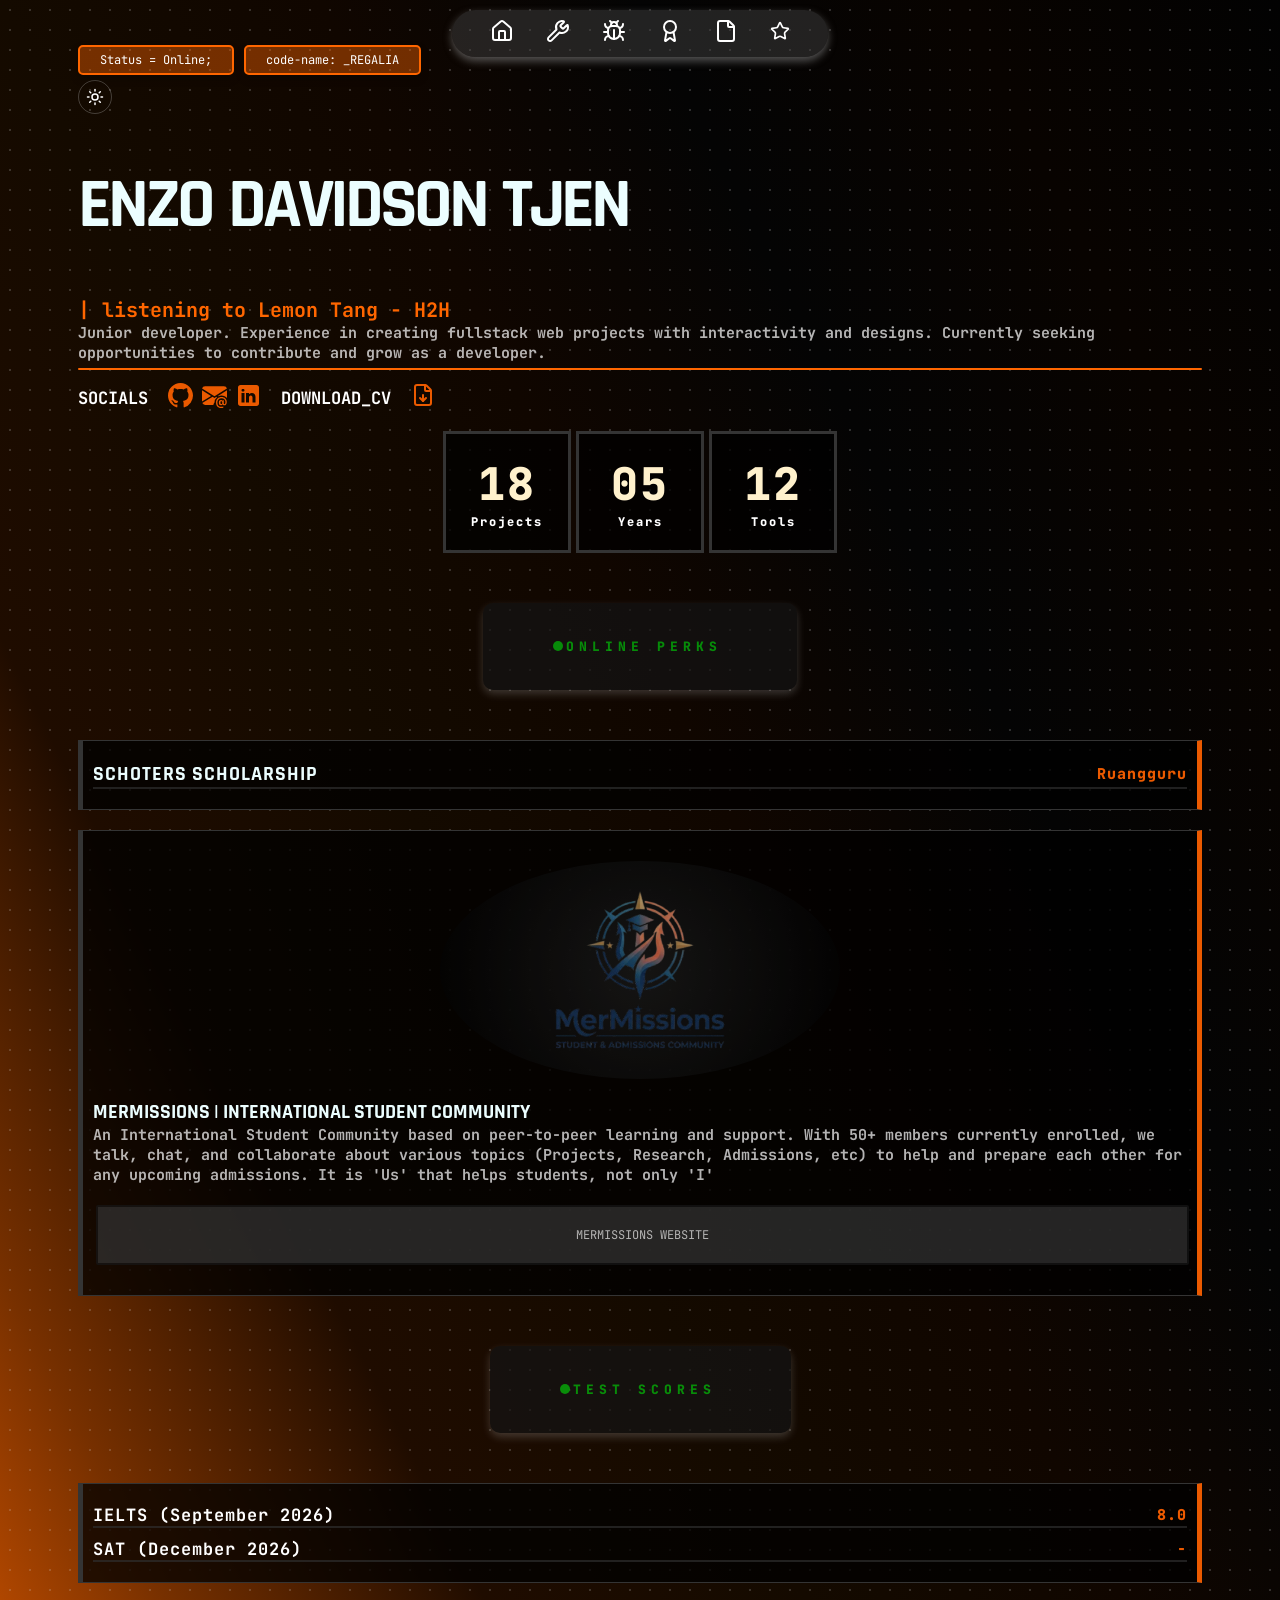
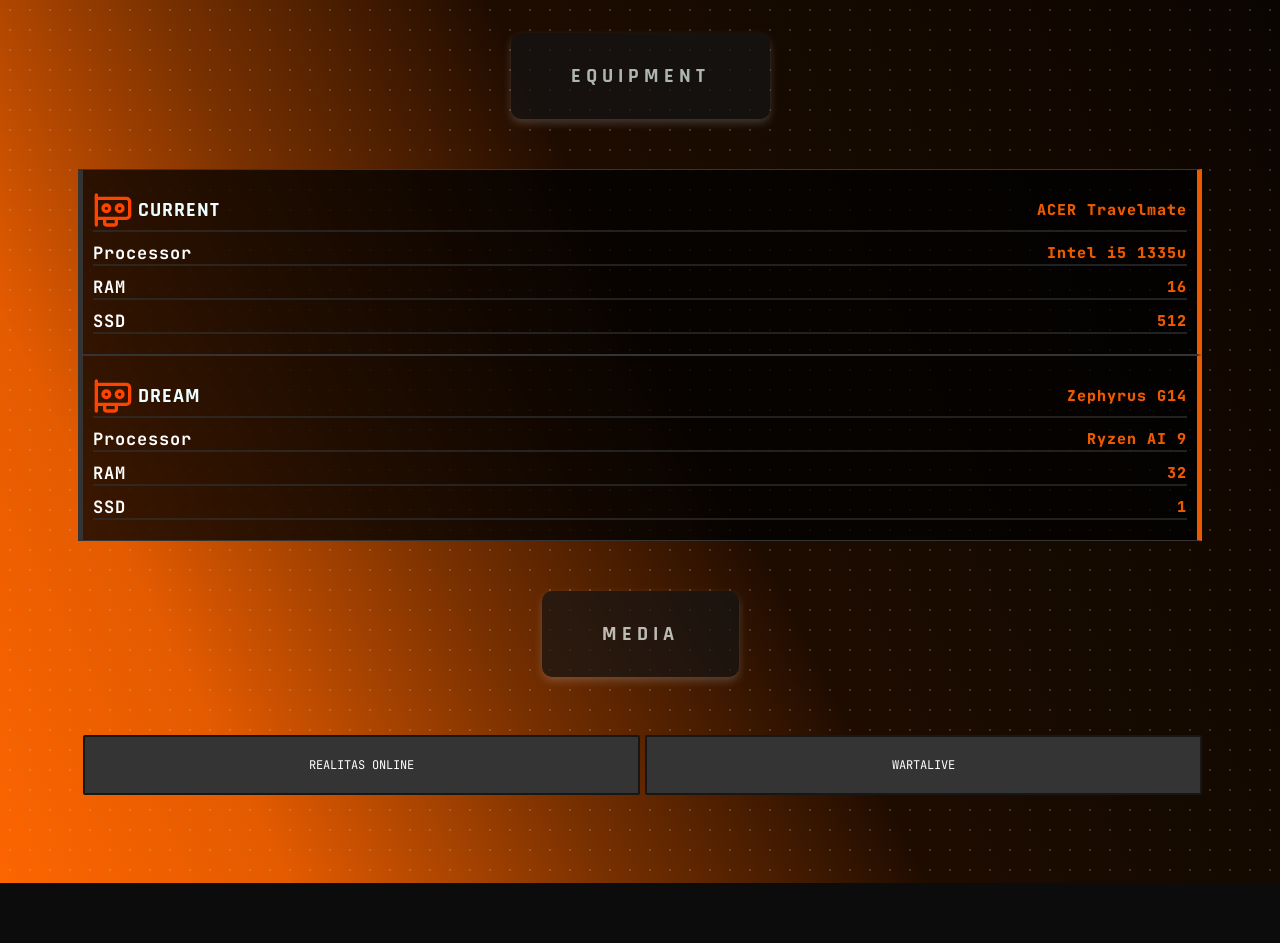
==== commit 92a839ae: "super slow" ====
--- a/index.html
+++ b/index.html
@@ -34,7 +34,7 @@
                 <a href="coding.html" class="top-option"><svg xmlns="http://www.w3.org/2000/svg" width="24" height="24" viewBox="0 0 24 24" fill="none" stroke="currentColor" stroke-width="2" stroke-linecap="round" stroke-linejoin="round" class="lucide lucide-bug-icon lucide-bug"><path d="M12 20v-9"/><path d="M14 7a4 4 0 0 1 4 4v3a6 6 0 0 1-12 0v-3a4 4 0 0 1 4-4z"/><path d="M14.12 3.88 16 2"/><path d="M21 21a4 4 0 0 0-3.81-4"/><path d="M21 5a4 4 0 0 1-3.55 3.97"/><path d="M22 13h-4"/><path d="M3 21a4 4 0 0 1 3.81-4"/><path d="M3 5a4 4 0 0 0 3.55 3.97"/><path d="M6 13H2"/><path d="m8 2 1.88 1.88"/><path d="M9 7.13V6a3 3 0 1 1 6 0v1.13"/></svg></a>
                 <a href="achievements.html" class="top-option"><svg xmlns="http://www.w3.org/2000/svg" width="24" height="24" viewBox="0 0 24 24" fill="none" stroke="currentColor" stroke-width="2" stroke-linecap="round" stroke-linejoin="round" class="lucide lucide-award-icon lucide-award"><path d="m15.477 12.89 1.515 8.526a.5.5 0 0 1-.81.47l-3.58-2.687a1 1 0 0 0-1.197 0l-3.586 2.686a.5.5 0 0 1-.81-.469l1.514-8.526"/><circle cx="12" cy="8" r="6"/></svg></a>
                 <a href="experience.html" class="top-option"><svg xmlns="http://www.w3.org/2000/svg" width="24" height="24" viewBox="0 0 24 24" fill="none" stroke="currentColor" stroke-width="2" stroke-linecap="round" stroke-linejoin="round" class="lucide lucide-file-icon lucide-file"><path d="M6 22a2 2 0 0 1-2-2V4a2 2 0 0 1 2-2h8a2.4 2.4 0 0 1 1.704.706l3.588 3.588A2.4 2.4 0 0 1 20 8v12a2 2 0 0 1-2 2z"/><path d="M14 2v5a1 1 0 0 0 1 1h5"/></svg></a>
-                <a href="university.html"top-option"><svg xmlns="http://www.w3.org/2000/svg" width="20" height="20" viewBox="0 0 24 24" fill="none" stroke="currentColor" stroke-width="2" stroke-linecap="round" stroke-linejoin="round" class="lucide lucide-star-icon lucide-star"><path d="M11.525 2.295a.53.53 0 0 1 .95 0l2.31 4.679a2.123 2.123 0 0 0 1.595 1.16l5.166.756a.53.53 0 0 1 .294.904l-3.736 3.638a2.123 2.123 0 0 0-.611 1.878l.882 5.14a.53.53 0 0 1-.771.56l-4.618-2.428a2.122 2.122 0 0 0-1.973 0L6.396 21.01a.53.53 0 0 1-.77-.56l.881-5.139a2.122 2.122 0 0 0-.611-1.879L2.16 9.795a.53.53 0 0 1 .294-.906l5.165-.755a2.122 2.122 0 0 0 1.597-1.16z"/></svg></a>
+                <a href="university.html" class="top-option"><svg xmlns="http://www.w3.org/2000/svg" width="20" height="20" viewBox="0 0 24 24" fill="none" stroke="currentColor" stroke-width="2" stroke-linecap="round" stroke-linejoin="round" class="lucide lucide-star-icon lucide-star"><path d="M11.525 2.295a.53.53 0 0 1 .95 0l2.31 4.679a2.123 2.123 0 0 0 1.595 1.16l5.166.756a.53.53 0 0 1 .294.904l-3.736 3.638a2.123 2.123 0 0 0-.611 1.878l.882 5.14a.53.53 0 0 1-.771.56l-4.618-2.428a2.122 2.122 0 0 0-1.973 0L6.396 21.01a.53.53 0 0 1-.77-.56l.881-5.139a2.122 2.122 0 0 0-.611-1.879L2.16 9.795a.53.53 0 0 1 .294-.906l5.165-.755a2.122 2.122 0 0 0 1.597-1.16z"/></svg></a>
             </div>
         </div>
     </div>
--- a/proweb.css
+++ b/proweb.css
@@ -27,7 +27,7 @@
   --gradient: hsl(0, 0%, 3%);
   --used: hsl(23, 100%, 46%);
   --HOVERED: hsl(23, 100%, 61%);
-  --accent: hsl(123, 100%, 50%);
+  --accent: hsl(123, 97%, 39%);
   --cards-above-dark: hsla(0, 0%, 0%, 0.751);
   --list-hover: hsla(0, 0%, 6%, 0.751);
   --stanford: #8c1515;
@@ -137,11 +137,11 @@
     cover;
   background-repeat: repeat, no-repeat;
   min-height: 100vh;
-  animation: backgroundAnimation 40s linear infinite;
+  animation: backgroundAnimation 200s linear infinite;
   background-color: var(--background-color);
   color: var(--text);
   font-family: "Jetbrains Mono", monospace;
-  font-weight: 480;
+  font-weight: bold;
   margin: 0;
   padding: 0;
   width: 100%;
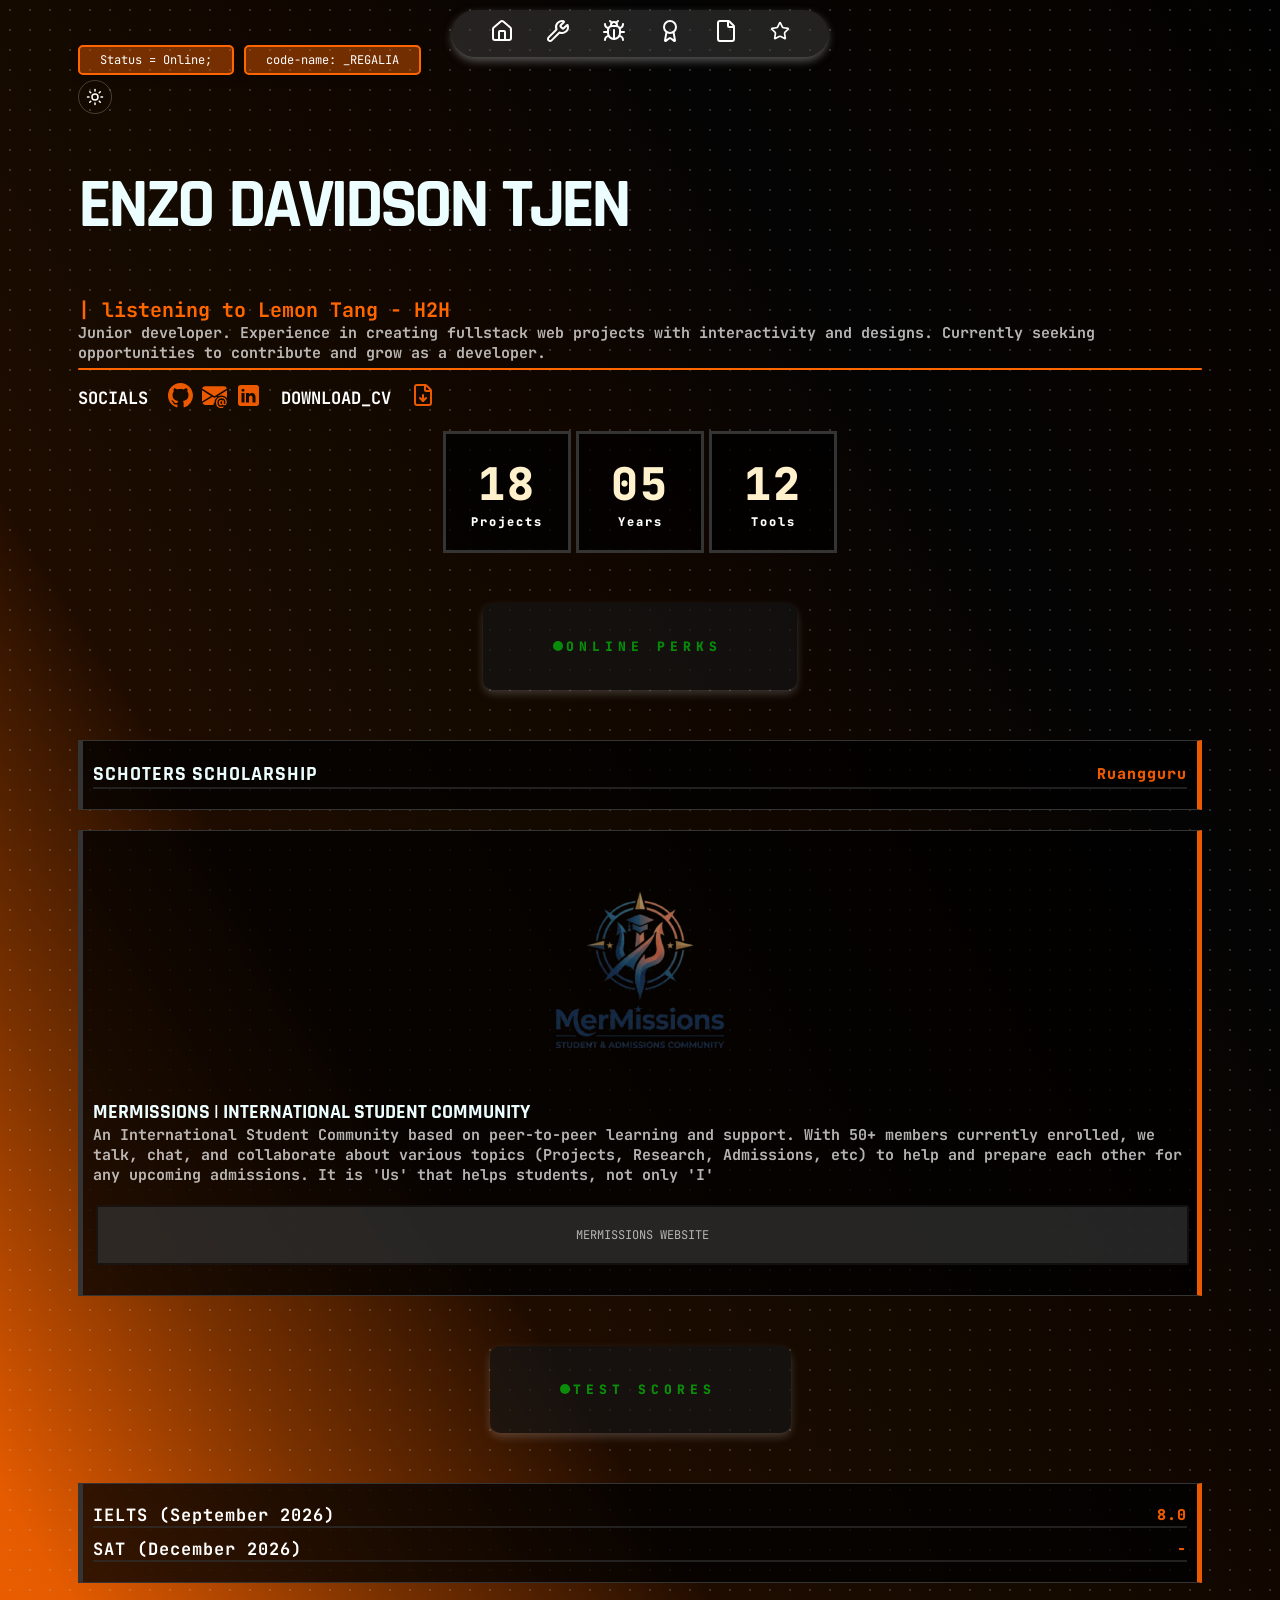
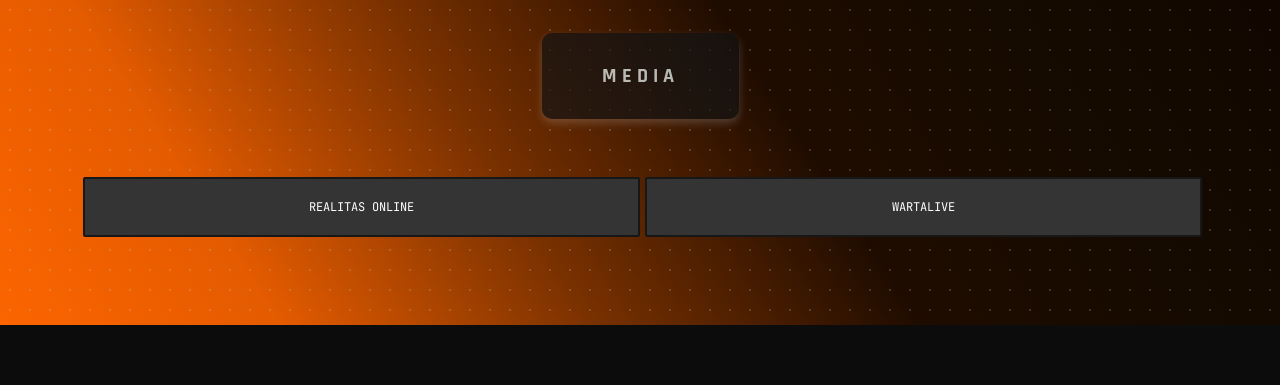
==== commit fdee8869: "kaboolean" ====
--- a/index.html
+++ b/index.html
@@ -159,23 +159,6 @@
             </div>
         </div>
     </div>
-        <div class="Center"><h2 class="code">EQUIPMENT</h2></div>
-            <div class="column">
-                <div class="specs-card">
-                <div class="specs-data"><h3><svg xmlns="http://www.w3.org/2000/svg" width="40" height="40" viewBox="0 0 24 24" fill="none" stroke="#ff4400" stroke-width="2" stroke-linecap="round" stroke-linejoin="round" class="lucide lucide-gpu-icon lucide-gpu"><path d="M2 17h18a2 2 0 0 0 2-2V7a2 2 0 0 0-2-2H2"/><path d="M2 21V3"/><path d="M7 17v3a1 1 0 0 0 1 1h5a1 1 0 0 0 1-1v-3"/><circle cx="16" cy="11" r="2"/><circle cx="8" cy="11" r="2"/></svg>CURRENT</h3><div class="right">ACER Travelmate</div></div>
-                <div class="specs-data"><div class="left">Processor</div><div class="right">Intel i5 1335u</div></div>
-                <div class="specs-data"><div class="left">RAM</div><div class="right">16</div></div>
-                <div class="specs-data"><div class="left">SSD</div><div class="right">512</div></div>
-                </div>
-            </div>
-            <div class="column">
-                <div class="specs-card">
-                <div class="specs-data"><h3><svg xmlns="http://www.w3.org/2000/svg" width="40" height="40" viewBox="0 0 24 24" fill="none" stroke="#ff4400" stroke-width="2" stroke-linecap="round" stroke-linejoin="round" class="lucide lucide-gpu-icon lucide-gpu"><path d="M2 17h18a2 2 0 0 0 2-2V7a2 2 0 0 0-2-2H2"/><path d="M2 21V3"/><path d="M7 17v3a1 1 0 0 0 1 1h5a1 1 0 0 0 1-1v-3"/><circle cx="16" cy="11" r="2"/><circle cx="8" cy="11" r="2"/></svg>DREAM</h3><div class="right">Zephyrus G14</div></div>
-                <div class="specs-data"><div class="left">Processor</div><div class="right">Ryzen AI 9</div></div>
-                <div class="specs-data"><div class="left">RAM</div><div class="right">32</div></div>
-                <div class="specs-data"><div class="left">SSD</div><div class="right">1</div></div>
-            </div>
-        </div>
         <div class="Center"><h2 class="code">MEDIA</h2></div>
     <div class="one-line">
         <button class="redirect-media"><a href="https://www.realitasonline.id/sumut/102414756514/dari-padangsidimpuan-ke-pentas-dunia-prestasi-luar-biasa-bayu-dan-enzo-di-olimpiade-toeic-dan-toefl" target="_blank">REALITAS ONLINE</a></button>
--- a/proweb.css
+++ b/proweb.css
@@ -137,7 +137,7 @@
     cover;
   background-repeat: repeat, no-repeat;
   min-height: 100vh;
-  animation: backgroundAnimation 200s linear infinite;
+  animation: backgroundAnimation 180s linear infinite;
   background-color: var(--background-color);
   color: var(--text);
   font-family: "Jetbrains Mono", monospace;
@@ -148,6 +148,11 @@
   overflow-x: hidden;
   overflow-y: auto;
   display: block;
+}
+@media(max-width < 900px){
+  body{
+    animation: none;
+  }
 }
 @keyframes backgroundAnimation {
   0% {
@@ -204,7 +209,10 @@
   border-radius: 50px;
   padding: 0px 4px;
 }
-.top-option:hover {
+.top-option:hover,
+.top-option:focus-visible,
+.top-option:active
+.top-option::after {
   background-color:var(--top-nav-icon);
   box-shadow: var(--cards-above) 0px 0px 4px 2px;
   color: #ff3300;
@@ -521,6 +529,7 @@
   left: 0;
   height: auto;
   margin-top: 10px;
+  margin-bottom: 15px;
 }
 .card {
   background-color: var(--cards);
@@ -735,7 +744,8 @@
   font-family: "Rajdhani", sans-serif;
   font-size: 30px;
   font-weight: 900;
-  margin: 40px 0px;
+  margin-top: 40px;
+  margin-bottom: 20px;
 }
 .specs-card {
   background-color: var(--cards-above-dark);
@@ -767,8 +777,6 @@
   max-width: 400px;
   max-height: 400px;
   border-radius: 50%;
-  background-image: radial-gradient(circle, #1d1d1d 0%, #000000 100%);
-  background-size: cover;
   background-position: center;
 }
 .Promotion{
@@ -822,7 +830,6 @@
   font-size: 25px;
   font-family: "Jetbrains Mono", monospace;
   color: var(--cert);
-  margin-right: 20px;
 }
 .tag {
   color: var(--achievement);
@@ -833,6 +840,7 @@
   display: flex;
   justify-content: flex-end;
   flex-wrap: wrap;
+  margin-left: 20px;
 }
 .tagt,
 .tag-e {
@@ -1378,7 +1386,7 @@
   align-items: center;
   justify-content: center;
   border-radius: 20px;
-  padding: 13px;
+  padding: 15px;
   transition: background-color 0.3s ease;
   box-shadow: rgba(255, 255, 255, 0.167) 0px 6px 8px;
   margin-left: 5px;
@@ -1624,7 +1632,6 @@
   display: flex;
   flex-wrap: wrap;
   flex-direction: row;
-  justify-content: space-evenly;
   gap: 5px;
   padding: 0px 5px;
   opacity: 1;
@@ -2175,6 +2182,124 @@
   background-color: #000000;
 }
 
+.achievement-carousel {
+  width: 100%;
+  max-width: 760px;
+  margin: 0 auto 36px;
+}
+.achievement-carousel-viewport {
+  position: relative;
+  border-radius: 10px;
+}
+.achievement-carousel-viewport::before {
+  left: 0;
+  mask-image: linear-gradient(to right, #000, transparent);
+}
+.achievement-carousel-viewport::after {
+  right: 0;
+  mask-image: linear-gradient(to left, #000, transparent);
+}
+.achievement-carousel-viewport:focus-visible {
+  outline: 2px solid var(--highlight);
+  outline-offset: 4px;
+}
+.achievement-carousel-track {
+  display: flex;
+  align-items: stretch;
+  transition: transform 400ms ease;
+}
+.achievement-carousel-slide {
+  display: flex;
+  align-items: center;
+  justify-content: center;
+  box-sizing: border-box;
+  flex: 0 0 76%;
+  min-width: 0;
+  padding: 8px 12px;
+  opacity: 0.62;
+  transition: opacity 400ms ease;
+}
+.achievement-carousel-slide[aria-hidden="false"] {
+  opacity: 1;
+}
+.achievement-carousel-slide .achieve-card {
+  width: 100%;
+  max-width: 640px;
+  height: 390px;
+  min-height: 350px;
+  margin: 0 auto;
+  flex: 0 0 auto;
+}
+.achievement-carousel-slide .work-card {
+  width: 100%;
+  max-width: 640px;
+  height: 390px;
+  margin: 0 auto;
+  flex: 0 0 auto;
+}
+.achievement-archive-card {
+  padding: 0;
+}
+.achievement-archive-card .achieve-others {
+  box-sizing: border-box;
+  margin-top: 0;
+}
+.achievement-carousel-controls {
+  display: flex;
+  align-items: center;
+  justify-content: center;
+  gap: 18px;
+  margin-top: 12px;
+}
+.achievement-carousel-button {
+  display: flex;
+  align-items: center;
+  justify-content: center;
+  width: 44px;
+  height: 44px;
+  background-color: transparent;
+  border: 2px solid transparent;
+  border-radius: 50%;
+  color: var(--text);
+  font: inherit;
+  font-size: 28px;
+  line-height: 1;
+  cursor: pointer;
+}
+.achievement-carousel-button:hover:not(:disabled) {
+  border-color: transparent;
+  color: var(--highlight);
+}
+.achievement-carousel-button:focus-visible {
+  outline: 2px solid var(--highlight);
+  outline-offset: 3px;
+}
+.achievement-carousel-button:disabled {
+  opacity: 0.4;
+  cursor: not-allowed;
+}
+.achievement-carousel-position {
+  min-width: 56px;
+  color: var(--on-surface);
+  font-family: "Jetbrains Mono", monospace;
+  text-align: center;
+}
+@media (max-width: 768px) {
+  .achievement-carousel-slide .achieve-card,
+  .achievement-carousel-slide .work-card {
+    height: 420px;
+  }
+}
+@media (width < 900px) {
+  .achievement-carousel-slide {
+    flex-basis: 100%;
+  }
+  .achievement-carousel-viewport::before,
+  .achievement-carousel-viewport::after {
+    display: none;
+  }
+}
+
 .ra,
 .rar {
   padding: 20px 20px;
@@ -2251,7 +2376,7 @@
     margin-bottom: 60px;
   }
 }
-@media (max-wdith: 768px) {
+@media (max-width: 768px) {
   .certif {
     margin-bottom: 30px;
   }
@@ -2577,4 +2702,15 @@
 .word-glow{
   animation: word-glow 5s infinite alternate;
 
+}
+.tiny-icon{
+  width: 25px;
+  height: 25px;
+  background-image: radial-gradient(circle, var(--accent) 0%, var(--accent2-color) 100%);
+  border-radius: 50%;
+}
+.tiny-icon-alignment{
+  display: flex;
+  align-items: center;
+  gap: 8px;
 }
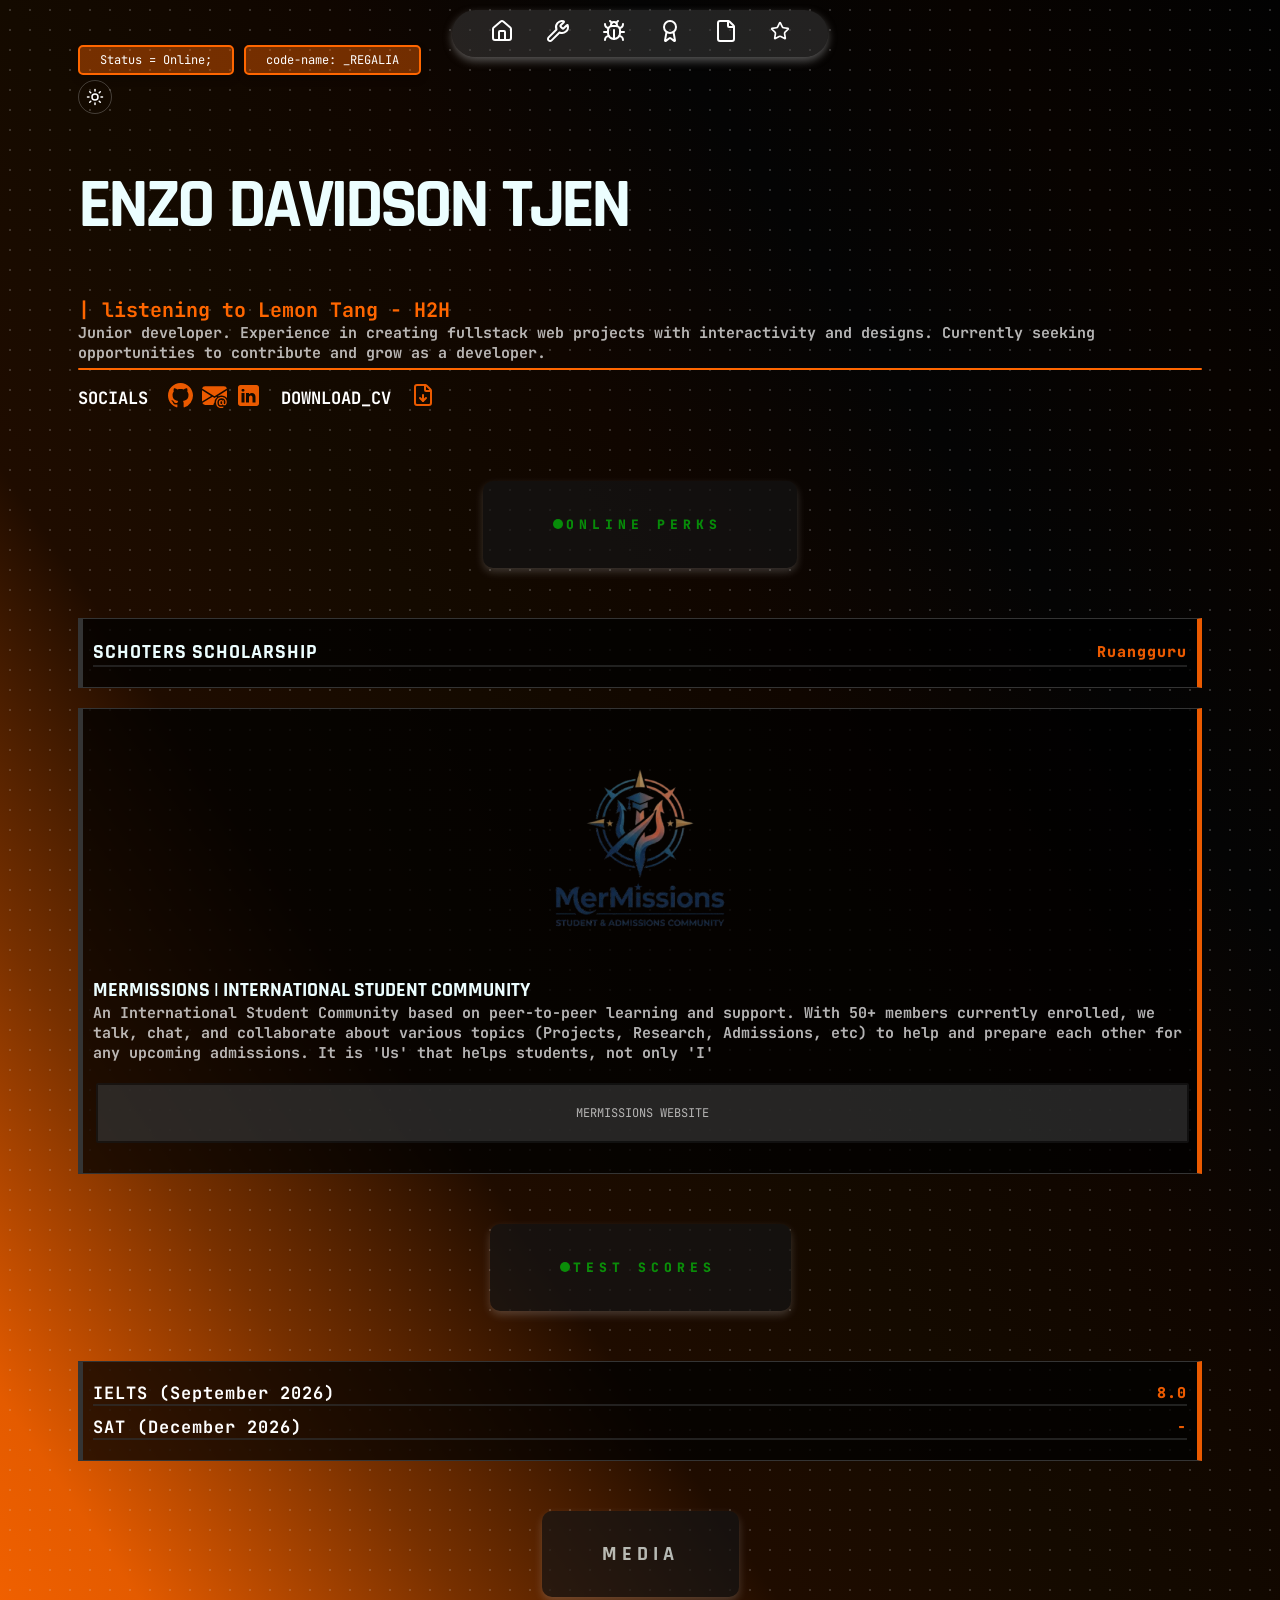
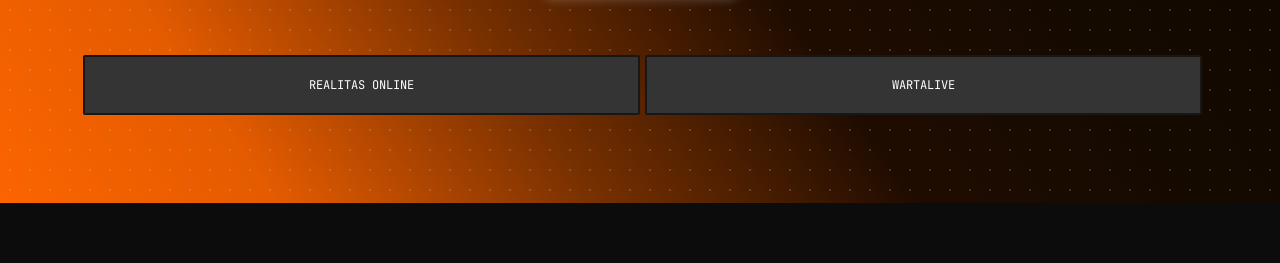
==== commit 48eaabea: "remove 3 boxes" ====
--- a/index.html
+++ b/index.html
@@ -127,11 +127,6 @@
     </div>
             </div>
         </div>
-            <div class="triple-column-count">
-                <div class="boxed"><span class="count">18<br><span class="text-center">Projects</span></span></div>
-                <div class="boxed"><span class="count">05<br><span class="text-center">Years</span></span></div>
-                <div class="boxed"><span class="count">12<br><span class="text-center">Tools</span></span></div>
-            </div>
         <div id="equip"></div>
         <div class="Center"><h2 class="code"><div class="online-stats"><div class="online-circle"></div>ONLINE PERKS</div></h2></div>
         <div class="column">
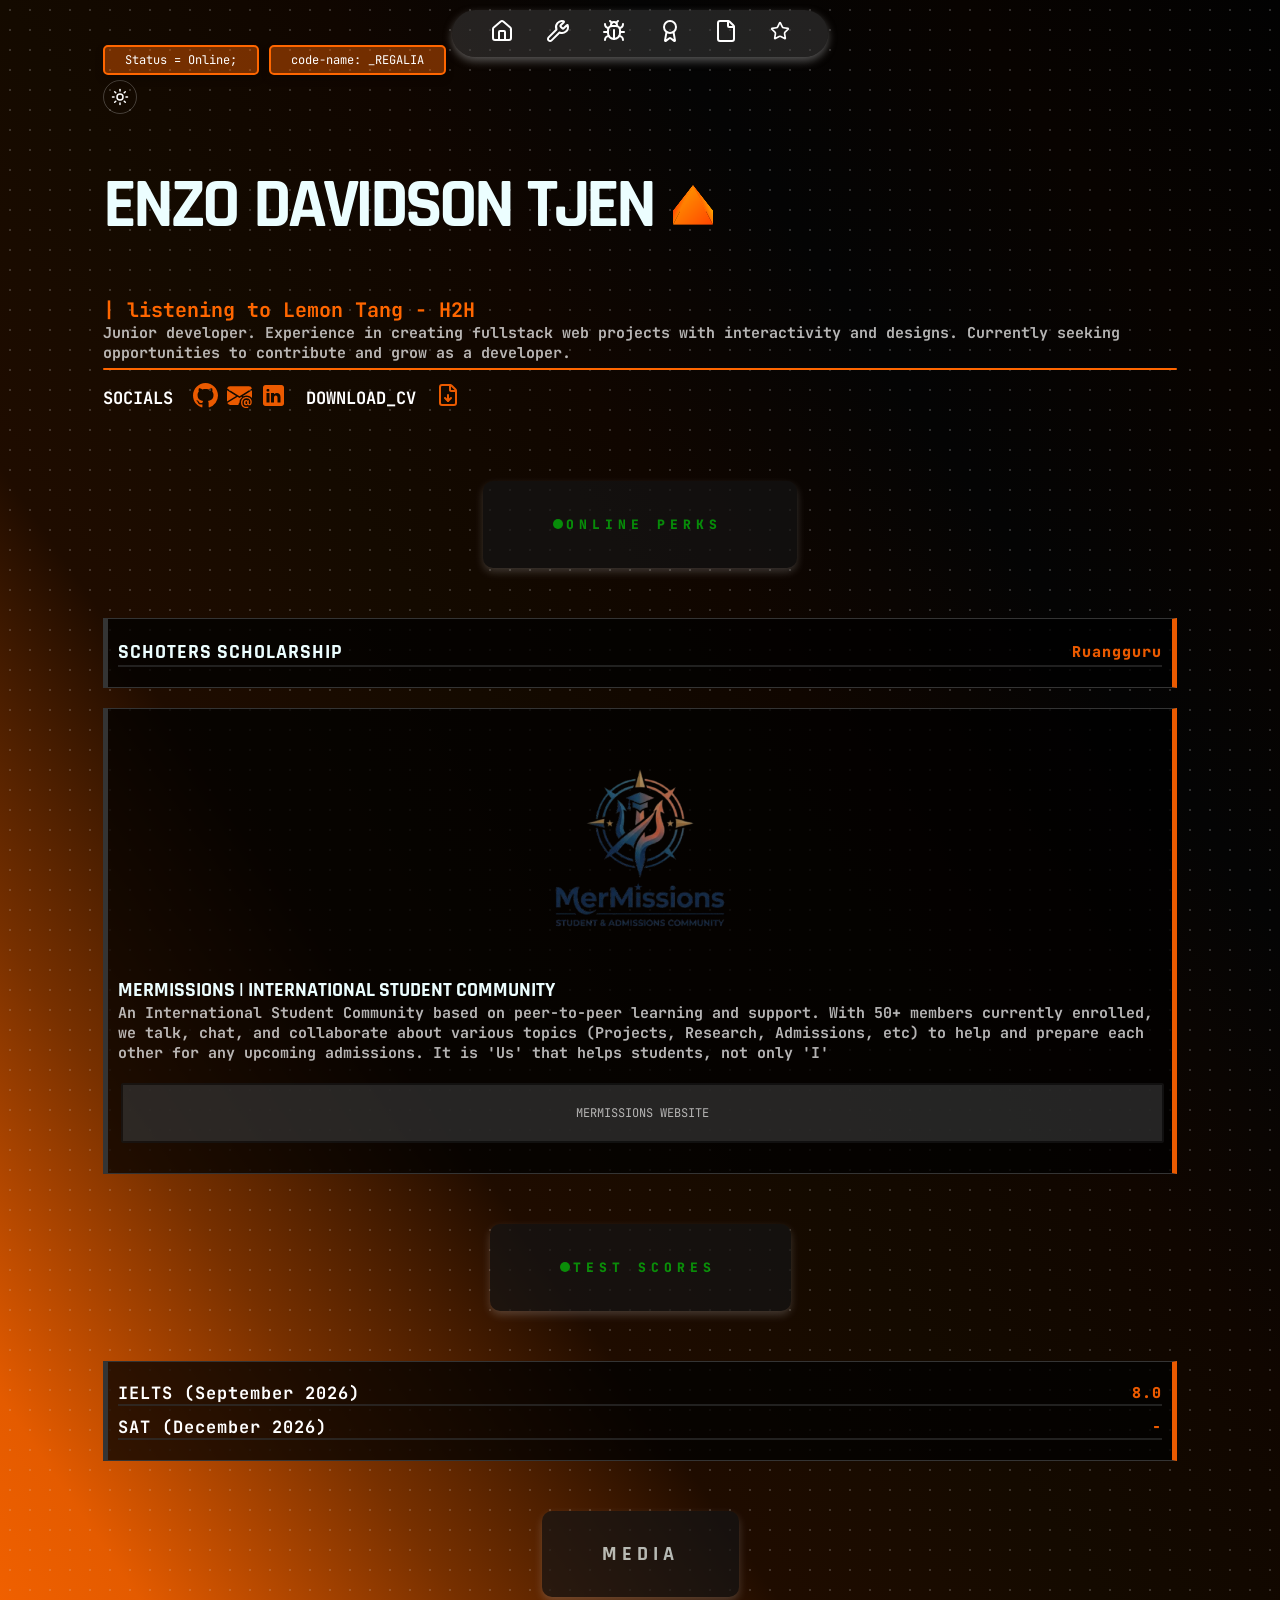
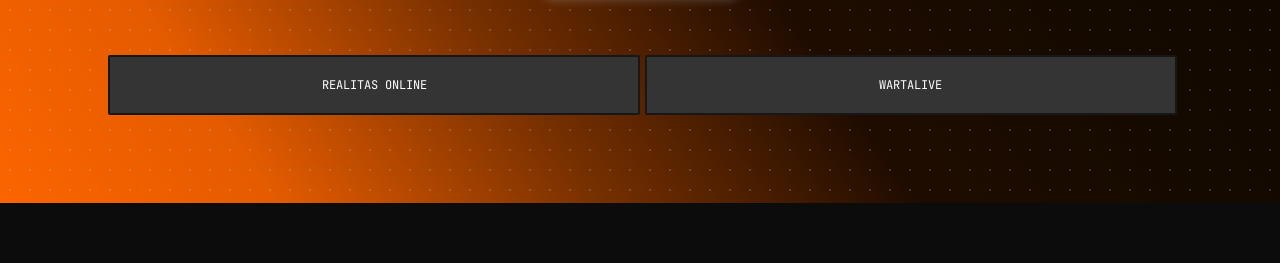
==== commit 950e998c: "i have a pyramid now" ====
--- a/index.html
+++ b/index.html
@@ -83,7 +83,110 @@
         <div class="double-column-auto">
             <div class="main-head">
                 <div class="row"><div class="lined"><div class="status-card">Status = Online;</div><div class="status-card">code-name: _REGALIA</div></div><button class="theme-toggle" id="theme-toggle" type="button" aria-label="Switch to light theme" title="Switch theme"><svg class="theme-icon theme-icon-sun" xmlns="http://www.w3.org/2000/svg" width="18" height="18" viewBox="0 0 24 24" fill="none" stroke="currentColor" stroke-width="2" stroke-linecap="round" stroke-linejoin="round" aria-hidden="true"><circle cx="12" cy="12" r="4"/><path d="M12 2v2"/><path d="M12 20v2"/><path d="m4.93 4.93 1.41 1.41"/><path d="m17.66 17.66 1.41 1.41"/><path d="M2 12h2"/><path d="M20 12h2"/><path d="m6.34 17.66-1.41 1.41"/><path d="m19.07 4.93-1.41 1.41"/></svg><svg class="theme-icon theme-icon-moon" xmlns="http://www.w3.org/2000/svg" width="18" height="18" viewBox="0 0 24 24" fill="none" stroke="currentColor" stroke-width="2" stroke-linecap="round" stroke-linejoin="round" aria-hidden="true"><path d="M12 3a6 6 0 0 0 9 9 9 9 0 1 1-9-9Z"/></svg></button></div>
-                <h1 id="main">ENZO DAVIDSON TJEN</h1>
+                <h1 id="main">ENZO DAVIDSON TJEN 
+                    <style>
+/*
+MIT License
+
+Copyright (c) 2023 Uiverse.io
+
+Permission is hereby granted, free of charge, to any person obtaining a copy
+of this software and associated documentation files (the "Software"), to deal
+in the Software without restriction, including without limitation the rights
+to use, copy, modify, merge, publish, distribute, sublicense, and/or sell
+copies of the Software, and to permit persons to whom the Software is
+furnished to do so, subject to the following conditions:
+
+The above copyright notice and this permission notice shall be included in all
+copies or substantial portions of the Software.
+
+THE SOFTWARE IS PROVIDED "AS IS", WITHOUT WARRANTY OF ANY KIND, EXPRESS OR
+IMPLIED, INCLUDING BUT NOT LIMITED TO THE WARRANTIES OF MERCHANTABILITY,
+FITNESS FOR A PARTICULAR PURPOSE AND NONINFRINGEMENT. IN NO EVENT SHALL THE
+AUTHORS OR COPYRIGHT HOLDERS BE LIABLE FOR ANY CLAIM, DAMAGES OR OTHER
+LIABILITY, WHETHER IN AN ACTION OF CONTRACT, TORT OR OTHERWISE, ARISING FROM,
+OUT OF OR IN CONNECTION WITH THE SOFTWARE OR THE USE OR OTHER DEALINGS IN THE
+SOFTWARE.
+Component by alexmaracinaru: https://uiverse.io/alexmaracinaru/heavy-baboon-91
+*/
+
+.pyramid-loader {
+  position: relative;
+  width: 80px;
+  height: 85px;
+  display: block;
+  transform-style: preserve-3d;
+  transform: rotateX(-20deg);
+}
+@media(max-width: 800px){
+    .pyramid-loader {
+        width: 80px;
+        height: 55px;
+    }
+    .pyramid-loader .wrapper .side {
+        width: 20px;
+        height: 20px;
+    }
+}
+.wrapper {
+  position: relative;
+  width: 100%;
+  height: 100%;
+  transform-style: preserve-3d;
+  animation: spin 4s linear infinite;
+}
+
+@keyframes spin {
+  100% {
+    transform: rotateY(360deg);
+  }
+}
+
+.pyramid-loader .wrapper .side {
+  width: 40px;
+  height: 40px;
+  background: linear-gradient(to bottom right, #FFA500, #FF4500);
+  position: absolute;
+  top: 0;
+  left: 0;
+  right: 0;
+  bottom: 0;
+  margin: auto;
+  transform-origin: center top;
+  clip-path: polygon(50% 0%, 0% 100%, 100% 100%);
+}
+
+.pyramid-loader .wrapper .side1 {
+  transform: rotateZ(-30deg) rotateY(90deg);
+  background: linear-gradient(to bottom right, #FF4500, #FFA500);
+}
+
+.pyramid-loader .wrapper .side2 {
+  transform: rotateZ(30deg) rotateY(90deg);
+  background: linear-gradient(to bottom right, #FFA500, #FF4500);
+}
+
+.pyramid-loader .wrapper .side3 {
+  transform: rotateX(30deg);
+  background: linear-gradient(to bottom right, #FFA500, #FF4500);
+}
+
+.pyramid-loader .wrapper .side4 {
+  transform: rotateX(-30deg);
+  background: linear-gradient(to bottom right, #FF4500, #FFA500);
+}
+</style>
+<div class="pyramid-loader">
+  <div class="wrapper">
+    <span class="side side1"></span>
+    <span class="side side2"></span>
+    <span class="side side3"></span>
+    <span class="side side4"></span>
+    <span class="shadow"></span>
+  </div>
+</div>
+
+                </h1>
                 <div class="word-glow"><span class="occupation">| listening to Lemon Tang - H2H </span><br></div>
                 <span class="subheading">Junior developer. Experience in creating fullstack web projects with interactivity and designs. Currently seeking opportunities to contribute and grow as a developer.</span>
                 <div class="under-text"></div>
--- a/proweb.css
+++ b/proweb.css
@@ -265,7 +265,7 @@
 }
 .contain {
   width: 100%;
-  max-width: 1200px; /* keep content centered and constrained */
+  max-width: 1150px; /* keep content centered and constrained */
   height: auto;
   padding: 10px clamp(16px, 3vw, 40px);
   margin: 0 auto; /* center with equal left/right margins */
@@ -2360,7 +2360,7 @@
   background-size: cover;
   width: 100%;
   position: absolute;
-  opacity: 70%;
+  opacity: 90%;
   height: auto;
   width: 100%;
   transform: translateX(0%);
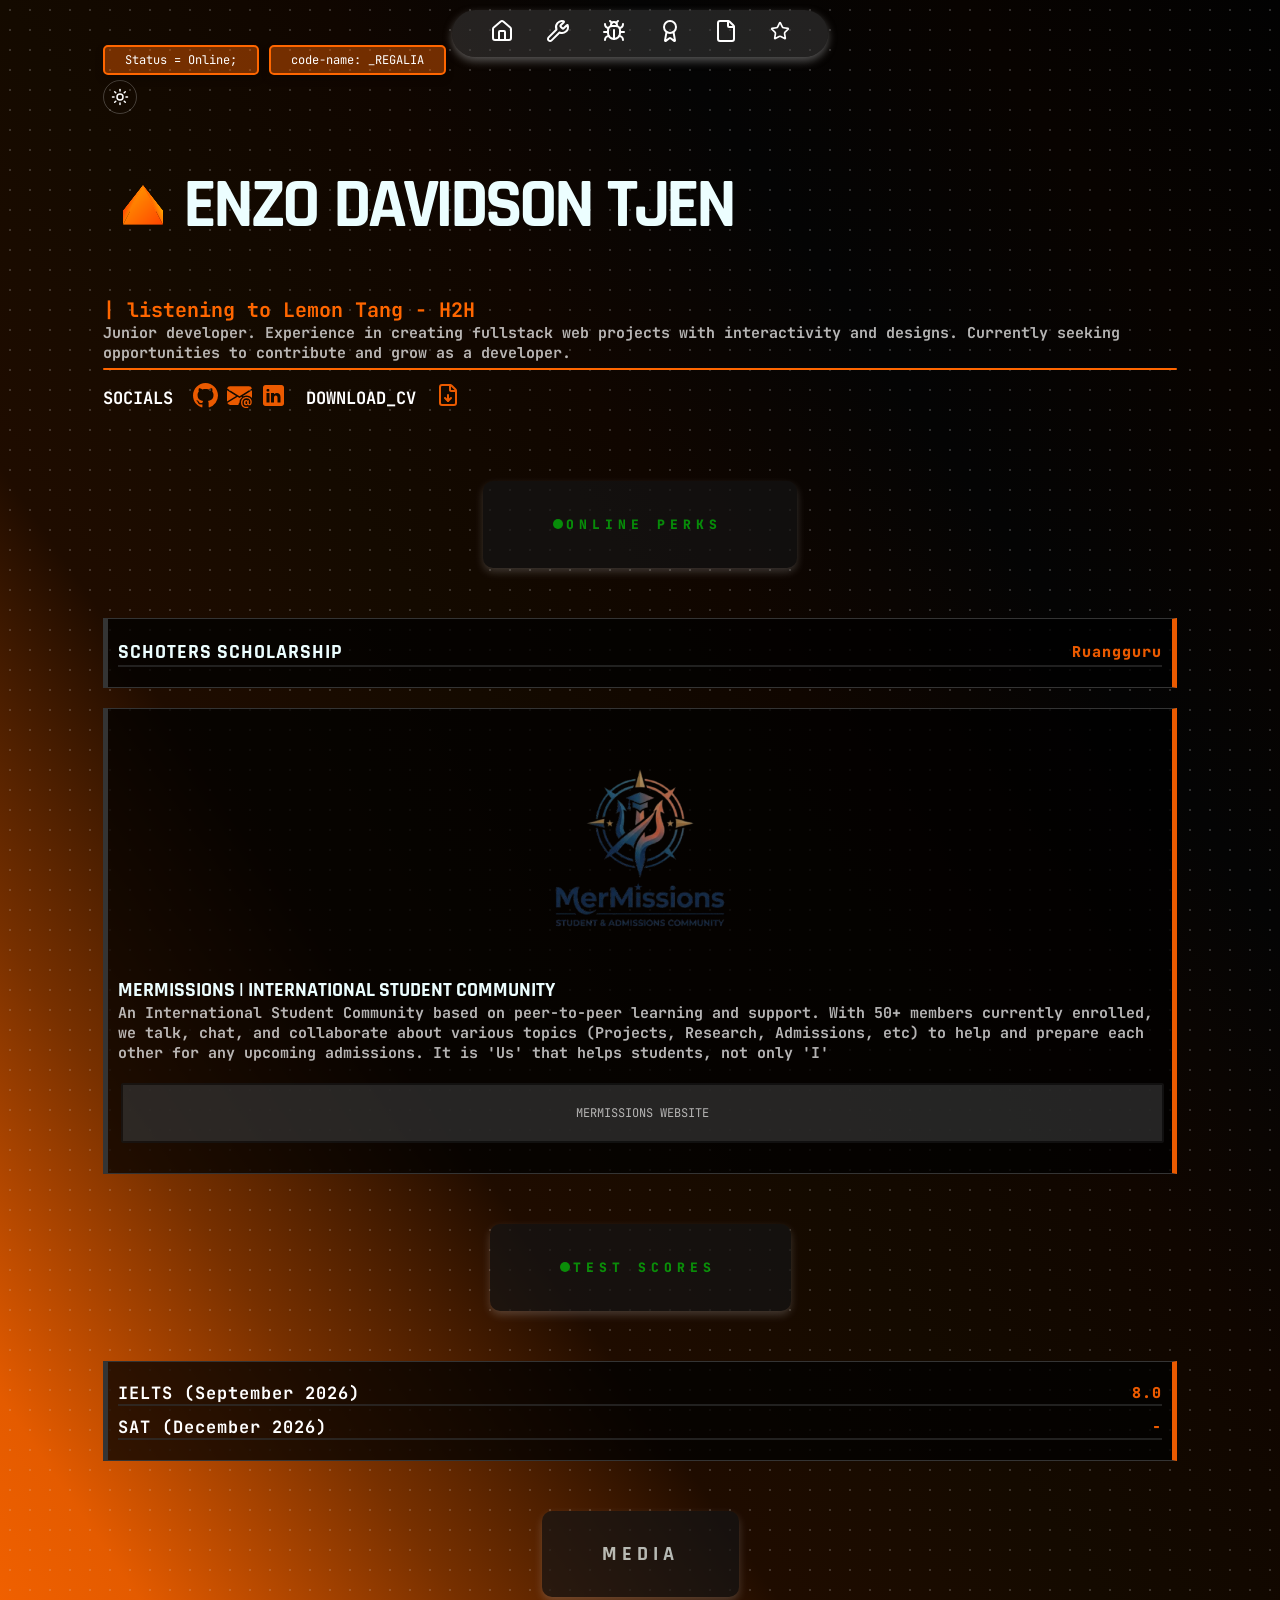
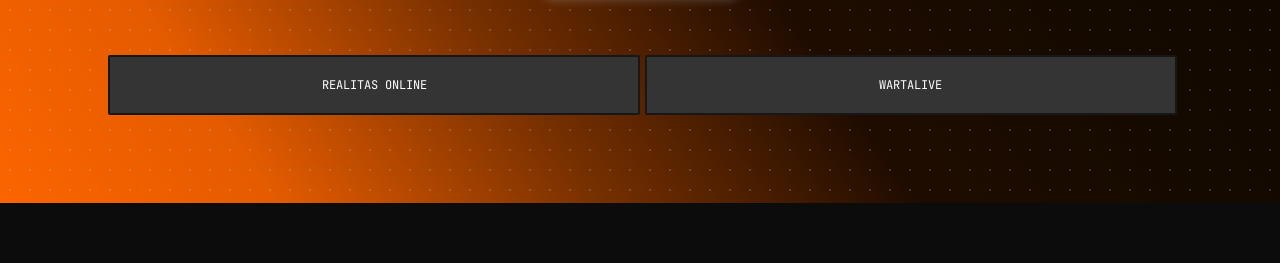
==== commit a3208ef9: "new one again" ====
--- a/index.html
+++ b/index.html
@@ -83,8 +83,7 @@
         <div class="double-column-auto">
             <div class="main-head">
                 <div class="row"><div class="lined"><div class="status-card">Status = Online;</div><div class="status-card">code-name: _REGALIA</div></div><button class="theme-toggle" id="theme-toggle" type="button" aria-label="Switch to light theme" title="Switch theme"><svg class="theme-icon theme-icon-sun" xmlns="http://www.w3.org/2000/svg" width="18" height="18" viewBox="0 0 24 24" fill="none" stroke="currentColor" stroke-width="2" stroke-linecap="round" stroke-linejoin="round" aria-hidden="true"><circle cx="12" cy="12" r="4"/><path d="M12 2v2"/><path d="M12 20v2"/><path d="m4.93 4.93 1.41 1.41"/><path d="m17.66 17.66 1.41 1.41"/><path d="M2 12h2"/><path d="M20 12h2"/><path d="m6.34 17.66-1.41 1.41"/><path d="m19.07 4.93-1.41 1.41"/></svg><svg class="theme-icon theme-icon-moon" xmlns="http://www.w3.org/2000/svg" width="18" height="18" viewBox="0 0 24 24" fill="none" stroke="currentColor" stroke-width="2" stroke-linecap="round" stroke-linejoin="round" aria-hidden="true"><path d="M12 3a6 6 0 0 0 9 9 9 9 0 1 1-9-9Z"/></svg></button></div>
-                <h1 id="main">ENZO DAVIDSON TJEN 
-                    <style>
+                <h1 id="main">                    <style>
 /*
 MIT License
 
@@ -184,7 +183,7 @@
     <span class="side side4"></span>
     <span class="shadow"></span>
   </div>
-</div>
+</div>ENZO DAVIDSON TJEN 
 
                 </h1>
                 <div class="word-glow"><span class="occupation">| listening to Lemon Tang - H2H </span><br></div>
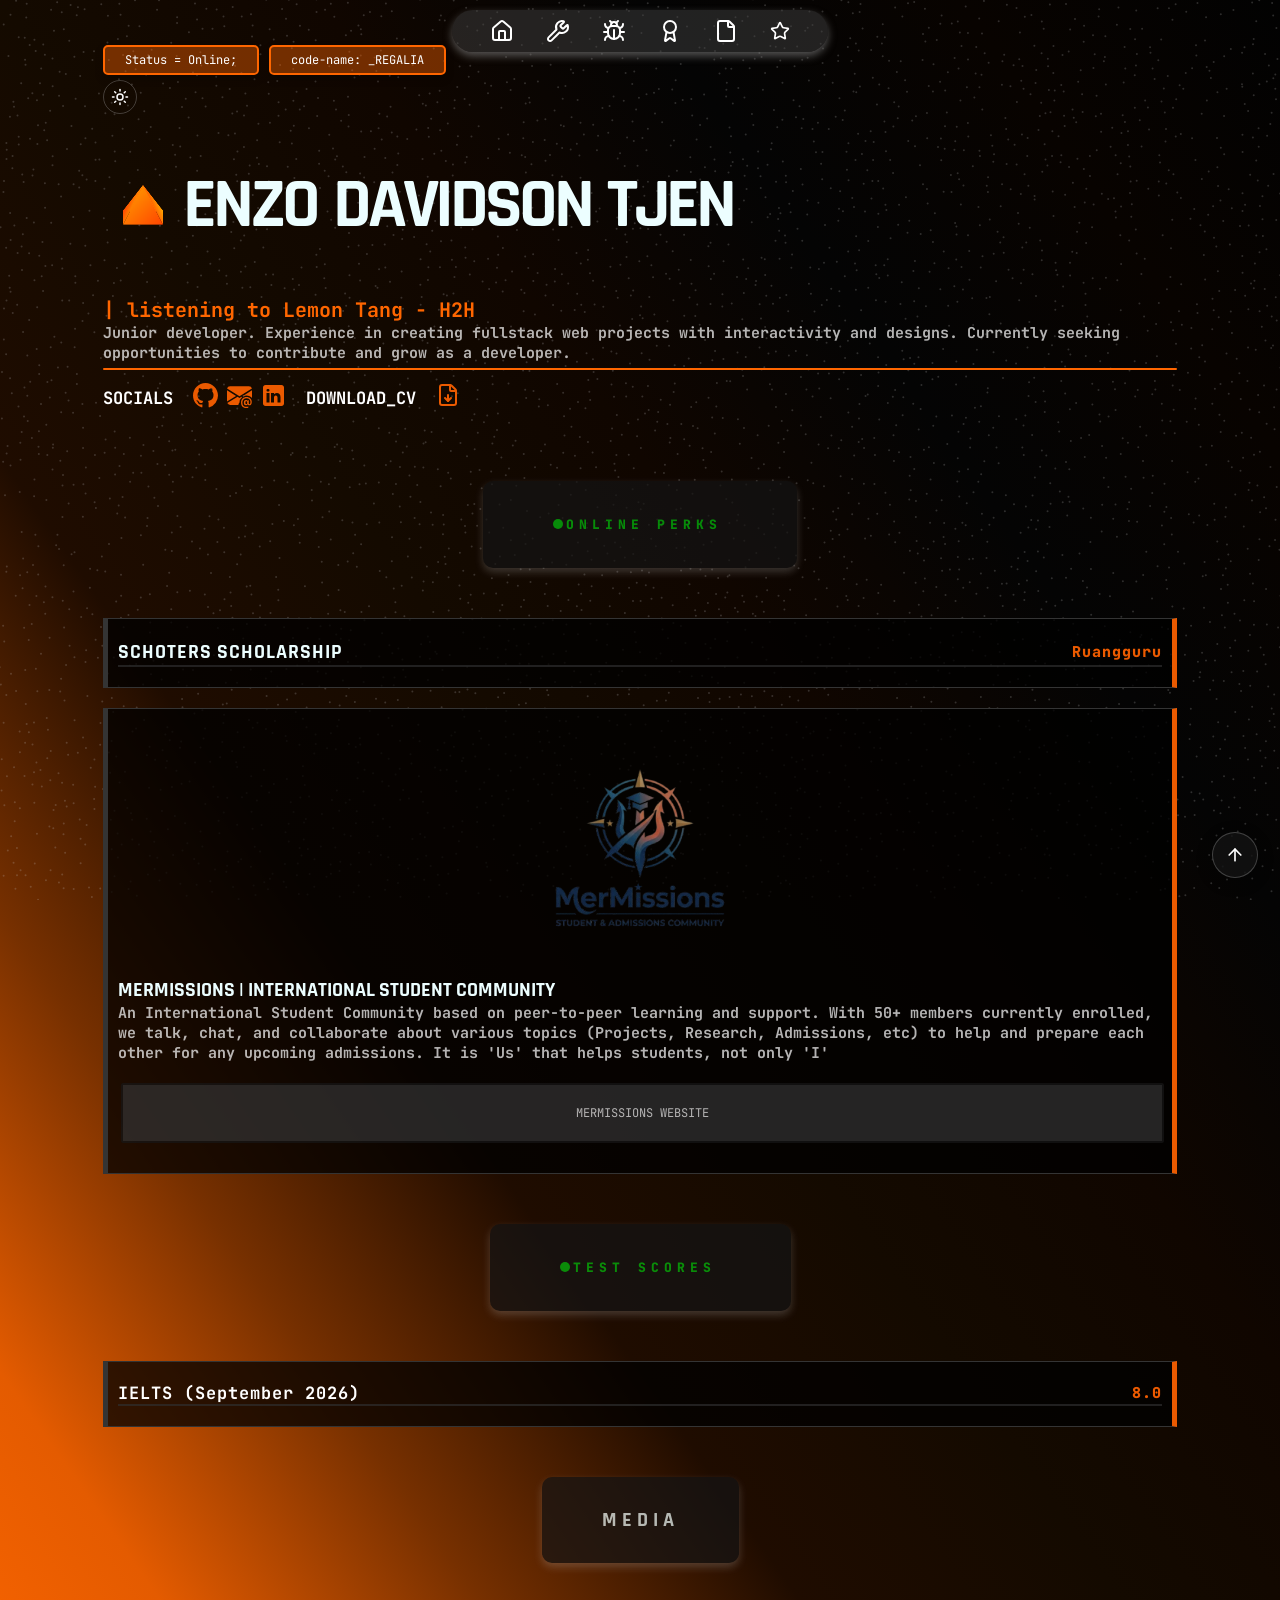
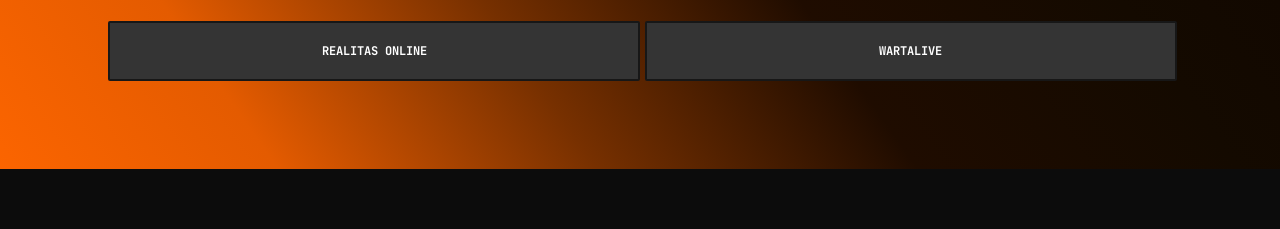
==== commit 70dae150: "boom choice" ====
--- a/index.html
+++ b/index.html
@@ -29,12 +29,12 @@
     <div class="ccenter">
         <div class="top-nav">
             <div class="space-between">
-                <div class="top-option" id="home"><svg xmlns="http://www.w3.org/2000/svg" width="24" height="24" viewBox="0 0 24 24" fill="none" stroke="currentColor" stroke-width="2" stroke-linecap="round" stroke-linejoin="round" class="lucide lucide-house-icon lucide-house"><path d="M15 21v-8a1 1 0 0 0-1-1h-4a1 1 0 0 0-1 1v8"/><path d="M3 10a2 2 0 0 1 .709-1.528l7-6a2 2 0 0 1 2.582 0l7 6A2 2 0 0 1 21 10v9a2 2 0 0 1-2 2H5a2 2 0 0 1-2-2z"/></svg></div>
-                <a href="engineering.html" class="top-option"><svg xmlns="http://www.w3.org/2000/svg" width="24" height="24" viewBox="0 0 24 24" fill="none" stroke="currentColor" stroke-width="2" stroke-linecap="round" stroke-linejoin="round" class="lucide lucide-wrench-icon lucide-wrench"><path d="M14.7 6.3a1 1 0 0 0 0 1.4l1.6 1.6a1 1 0 0 0 1.4 0l3.106-3.105c.32-.322.863-.22.983.218a6 6 0 0 1-8.259 7.057l-7.91 7.91a1 1 0 0 1-2.999-3l7.91-7.91a6 6 0 0 1 7.057-8.259c.438.12.54.662.219.984z"/></svg></a>
-                <a href="coding.html" class="top-option"><svg xmlns="http://www.w3.org/2000/svg" width="24" height="24" viewBox="0 0 24 24" fill="none" stroke="currentColor" stroke-width="2" stroke-linecap="round" stroke-linejoin="round" class="lucide lucide-bug-icon lucide-bug"><path d="M12 20v-9"/><path d="M14 7a4 4 0 0 1 4 4v3a6 6 0 0 1-12 0v-3a4 4 0 0 1 4-4z"/><path d="M14.12 3.88 16 2"/><path d="M21 21a4 4 0 0 0-3.81-4"/><path d="M21 5a4 4 0 0 1-3.55 3.97"/><path d="M22 13h-4"/><path d="M3 21a4 4 0 0 1 3.81-4"/><path d="M3 5a4 4 0 0 0 3.55 3.97"/><path d="M6 13H2"/><path d="m8 2 1.88 1.88"/><path d="M9 7.13V6a3 3 0 1 1 6 0v1.13"/></svg></a>
-                <a href="achievements.html" class="top-option"><svg xmlns="http://www.w3.org/2000/svg" width="24" height="24" viewBox="0 0 24 24" fill="none" stroke="currentColor" stroke-width="2" stroke-linecap="round" stroke-linejoin="round" class="lucide lucide-award-icon lucide-award"><path d="m15.477 12.89 1.515 8.526a.5.5 0 0 1-.81.47l-3.58-2.687a1 1 0 0 0-1.197 0l-3.586 2.686a.5.5 0 0 1-.81-.469l1.514-8.526"/><circle cx="12" cy="8" r="6"/></svg></a>
-                <a href="experience.html" class="top-option"><svg xmlns="http://www.w3.org/2000/svg" width="24" height="24" viewBox="0 0 24 24" fill="none" stroke="currentColor" stroke-width="2" stroke-linecap="round" stroke-linejoin="round" class="lucide lucide-file-icon lucide-file"><path d="M6 22a2 2 0 0 1-2-2V4a2 2 0 0 1 2-2h8a2.4 2.4 0 0 1 1.704.706l3.588 3.588A2.4 2.4 0 0 1 20 8v12a2 2 0 0 1-2 2z"/><path d="M14 2v5a1 1 0 0 0 1 1h5"/></svg></a>
-                <a href="university.html" class="top-option"><svg xmlns="http://www.w3.org/2000/svg" width="20" height="20" viewBox="0 0 24 24" fill="none" stroke="currentColor" stroke-width="2" stroke-linecap="round" stroke-linejoin="round" class="lucide lucide-star-icon lucide-star"><path d="M11.525 2.295a.53.53 0 0 1 .95 0l2.31 4.679a2.123 2.123 0 0 0 1.595 1.16l5.166.756a.53.53 0 0 1 .294.904l-3.736 3.638a2.123 2.123 0 0 0-.611 1.878l.882 5.14a.53.53 0 0 1-.771.56l-4.618-2.428a2.122 2.122 0 0 0-1.973 0L6.396 21.01a.53.53 0 0 1-.77-.56l.881-5.139a2.122 2.122 0 0 0-.611-1.879L2.16 9.795a.53.53 0 0 1 .294-.906l5.165-.755a2.122 2.122 0 0 0 1.597-1.16z"/></svg></a>
+                <div class="top-option" id="home" aria-label="Home"><svg xmlns="http://www.w3.org/2000/svg" width="24" height="24" viewBox="0 0 24 24" fill="none" stroke="currentColor" stroke-width="2" stroke-linecap="round" stroke-linejoin="round" class="lucide lucide-house-icon lucide-house"><path d="M15 21v-8a1 1 0 0 0-1-1h-4a1 1 0 0 0-1 1v8"/><path d="M3 10a2 2 0 0 1 .709-1.528l7-6a2 2 0 0 1 2.582 0l7 6A2 2 0 0 1 21 10v9a2 2 0 0 1-2 2H5a2 2 0 0 1-2-2z"/></svg></div>
+                <a href="engineering.html" class="top-option" aria-label="Engineering"><svg xmlns="http://www.w3.org/2000/svg" width="24" height="24" viewBox="0 0 24 24" fill="none" stroke="currentColor" stroke-width="2" stroke-linecap="round" stroke-linejoin="round" class="lucide lucide-wrench-icon lucide-wrench"><path d="M14.7 6.3a1 1 0 0 0 0 1.4l1.6 1.6a1 1 0 0 0 1.4 0l3.106-3.105c.32-.322.863-.22.983.218a6 6 0 0 1-8.259 7.057l-7.91 7.91a1 1 0 0 1-2.999-3l7.91-7.91a6 6 0 0 1 7.057-8.259c.438.12.54.662.219.984z"/></svg></a>
+                <a href="coding.html" class="top-option" aria-label="Coding"><svg xmlns="http://www.w3.org/2000/svg" width="24" height="24" viewBox="0 0 24 24" fill="none" stroke="currentColor" stroke-width="2" stroke-linecap="round" stroke-linejoin="round" class="lucide lucide-bug-icon lucide-bug"><path d="M12 20v-9"/><path d="M14 7a4 4 0 0 1 4 4v3a6 6 0 0 1-12 0v-3a4 4 0 0 1 4-4z"/><path d="M14.12 3.88 16 2"/><path d="M21 21a4 4 0 0 0-3.81-4"/><path d="M21 5a4 4 0 0 1-3.55 3.97"/><path d="M22 13h-4"/><path d="M3 21a4 4 0 0 1 3.81-4"/><path d="M3 5a4 4 0 0 0 3.55 3.97"/><path d="M6 13H2"/><path d="m8 2 1.88 1.88"/><path d="M9 7.13V6a3 3 0 1 1 6 0v1.13"/></svg></a>
+                <a href="achievements.html" class="top-option" aria-label="Achievements"><svg xmlns="http://www.w3.org/2000/svg" width="24" height="24" viewBox="0 0 24 24" fill="none" stroke="currentColor" stroke-width="2" stroke-linecap="round" stroke-linejoin="round" class="lucide lucide-award-icon lucide-award"><path d="m15.477 12.89 1.515 8.526a.5.5 0 0 1-.81.47l-3.58-2.687a1 1 0 0 0-1.197 0l-3.586 2.686a.5.5 0 0 1-.81-.469l1.514-8.526"/><circle cx="12" cy="8" r="6"/></svg></a>
+                <a href="experience.html" class="top-option" aria-label="Experience"><svg xmlns="http://www.w3.org/2000/svg" width="24" height="24" viewBox="0 0 24 24" fill="none" stroke="currentColor" stroke-width="2" stroke-linecap="round" stroke-linejoin="round" class="lucide lucide-file-icon lucide-file"><path d="M6 22a2 2 0 0 1-2-2V4a2 2 0 0 1 2-2h8a2.4 2.4 0 0 1 1.704.706l3.588 3.588A2.4 2.4 0 0 1 20 8v12a2 2 0 0 1-2 2z"/><path d="M14 2v5a1 1 0 0 0 1 1h5"/></svg></a>
+                <a href="university.html" class="top-option" aria-label="University"><svg xmlns="http://www.w3.org/2000/svg" width="20" height="20" viewBox="0 0 24 24" fill="none" stroke="currentColor" stroke-width="2" stroke-linecap="round" stroke-linejoin="round" class="lucide lucide-star-icon lucide-star"><path d="M11.525 2.295a.53.53 0 0 1 .95 0l2.31 4.679a2.123 2.123 0 0 0 1.595 1.16l5.166.756a.53.53 0 0 1 .294.904l-3.736 3.638a2.123 2.123 0 0 0-.611 1.878l.882 5.14a.53.53 0 0 1-.771.56l-4.618-2.428a2.122 2.122 0 0 0-1.973 0L6.396 21.01a.53.53 0 0 1-.77-.56l.881-5.139a2.122 2.122 0 0 0-.611-1.879L2.16 9.795a.53.53 0 0 1 .294-.906l5.165-.755a2.122 2.122 0 0 0 1.597-1.16z"/></svg></a>
             </div>
         </div>
     </div>
@@ -252,14 +252,13 @@
         <div class="column">
         <div class="specs-card">
             <div class="specs-data"><div class="left">IELTS (September 2026)</div><div class="right">8.0</div></div>
-            <div class="specs-data"><div class="left">SAT (December 2026)</div><div class="right">-</div></div>
             </div>
         </div>
     </div>
         <div class="Center"><h2 class="code">MEDIA</h2></div>
     <div class="one-line">
-        <button class="redirect-media"><a href="https://www.realitasonline.id/sumut/102414756514/dari-padangsidimpuan-ke-pentas-dunia-prestasi-luar-biasa-bayu-dan-enzo-di-olimpiade-toeic-dan-toefl" target="_blank">REALITAS ONLINE</a></button>
-        <button class="redirect-media"><a href="https://www.wartalive.co.id/harumkan-sekolah-dan-indonesia-dua-siswa-sman-1-padangsidimpuan-juara-olimpiade-toeic-dan-toefl/" target="_blank">WARTALIVE</a></button>
+        <a href="https://www.realitasonline.id/sumut/102414756514/dari-padangsidimpuan-ke-pentas-dunia-prestasi-luar-biasa-bayu-dan-enzo-di-olimpiade-toeic-dan-toefl" class="redirect-media" target="_blank">REALITAS ONLINE</a>
+        <a href="https://www.wartalive.co.id/harumkan-sekolah-dan-indonesia-dua-siswa-sman-1-padangsidimpuan-juara-olimpiade-toeic-dan-toefl/" class="redirect-media" target="_blank">WARTALIVE</a>
     </div>   
         </div>
     </div>
--- a/proweb.css
+++ b/proweb.css
@@ -129,13 +129,10 @@
   background-color: black;
 }
 body {
-  background-image:
-    radial-gradient(var(--page-pattern) 1px, var(--page-pattern-empty) 1px),
-    var(--page-gradient);
-  background-size:
-    20px 20px,
-    cover;
-  background-repeat: repeat, no-repeat;
+  isolation: isolate;
+  background-image: var(--page-gradient);
+  background-size: cover;
+  background-repeat: no-repeat;
   min-height: 100vh;
   animation: backgroundAnimation 180s linear infinite;
   background-color: var(--background-color);
@@ -146,8 +143,16 @@
   padding: 0;
   width: 100%;
   overflow-x: hidden;
-  overflow-y: auto;
+  overflow-y: hidden;
   display: block;
+}
+.background-dots {
+  position: fixed;
+  inset: 0;
+  z-index: -1;
+  width: 100%;
+  height: 100%;
+  pointer-events: none;
 }
 @media(max-width < 900px){
   body{
@@ -156,19 +161,13 @@
 }
 @keyframes backgroundAnimation {
   0% {
-    background-position:
-      0 0,
-      0 0;
+    background-position: 0 0;
   }
   50% {
-    background-position:
-      100% 100%,
-      0 0;
+    background-position: 100% 100%;
   }
   100% {
-    background-position:
-      200% 200%,
-      0 0;
+    background-position: 200% 200%;
   }
 }
 @keyframes colorshifter {
@@ -205,18 +204,50 @@
   display: none;
 }
 .top-option {
+  position: relative;
+  display: inline-flex;
+  align-items: center;
+  justify-content: center;
   border: 2px solid transparent;
   border-radius: 50px;
   padding: 0px 4px;
 }
+.top-option::after {
+  content: attr(aria-label);
+  position: absolute;
+  left: 50%;
+  top: calc(100% + 10px);
+  transform: translateX(-50%) translateY(-8px);
+  opacity: 0;
+  visibility: hidden;
+  padding: 6px 10px;
+  border-radius: 999px;
+  background: rgba(12, 12, 12, 0.92);
+  color: var(--text);
+  font-size: 9px;
+  font-weight: 700;
+  letter-spacing: 0.12em;
+  line-height: 1;
+  text-transform: uppercase;
+  white-space: nowrap;
+  pointer-events: none;
+  box-shadow: 0 10px 18px rgba(0, 0, 0, 0.22);
+  z-index: 20;
+  transition: opacity 0.18s ease, transform 0.18s ease, visibility 0.18s ease;
+}
 .top-option:hover,
 .top-option:focus-visible,
-.top-option:active
-.top-option::after {
-  background-color:var(--top-nav-icon);
-  box-shadow: var(--cards-above) 0px 0px 4px 2px;
-  color: #ff3300;
-  border-radius: 17px;
+.top-option:active {
+  background-color: transparent;
+  box-shadow: none;
+  color: var(--highlight);
+}
+.top-option:hover::after,
+.top-option:focus-visible::after,
+.top-option:active::after {
+  opacity: 1;
+  visibility: visible;
+  transform: translateX(-50%) translateY(0);
 }
 .theme-toggle {
   width: 34px;
@@ -381,6 +412,9 @@
   margin-left: 0;
   margin-right: 0;
   column-gap: 12px;
+}
+.double-column-auto:has(> .stack) {
+  align-items: center;
 }
 @media (max-width: 768px) {
   .double-column-auto {
@@ -585,6 +619,7 @@
   max-height: 500px;
   position: relative;
   background-color: var(--gradient);
+  padding-bottom: 10px;
 }
 .Project-card {
   box-shadow: 0 4px 8px rgba(0, 0, 0, 1);
@@ -685,6 +720,8 @@
   font-family: "Jetbrains Mono", monospace;
   color: var(--text);
   margin-left: 5px;
+  display: flex;
+  justify-content: center;
 }
 .redirect-p {
   background-color: var(--used);
@@ -853,6 +890,7 @@
   align-items: center;
   justify-content: flex-end;
   flex-wrap: wrap;
+  margin-left: 20px;
 }
 @media (max-width: 768px) {
   .tag {
@@ -1377,6 +1415,7 @@
   opacity: 0.7;
 }
 .image-container {
+  position: relative;
   width: 100px;
   height: 100%;
   max-height: 100px;
@@ -1387,11 +1426,68 @@
   justify-content: center;
   border-radius: 20px;
   padding: 15px;
-  transition: background-color 0.3s ease;
+  transition:
+    background-color 0.3s ease,
+    transform 0.3s ease,
+    opacity 0.3s ease;
   box-shadow: rgba(255, 255, 255, 0.167) 0px 6px 8px;
   margin-left: 5px;
   opacity: 0.9;
 }
+.stack:has(.image-container:hover, .image-container:focus) .image-container {
+  transform: scale(0.93);
+  opacity: 0.3;
+}
+.stack:has(.image-container:hover, .image-container:focus)
+  .image-container:hover,
+.stack:has(.image-container:hover, .image-container:focus)
+  .image-container:focus {
+  position: relative;
+  z-index: 1;
+  transform: scale(1.05);
+  opacity: 1;
+}
+.stack .image-container:focus-visible {
+  outline: 2px solid #fff;
+  outline-offset: 3px;
+}
+.stack-item-tooltip {
+  position: absolute;
+  top: -34px;
+  left: 50%;
+  z-index: 2;
+  width: max-content;
+  max-width: 180px;
+  padding: 5px 9px;
+  border: 1px solid var(--outline);
+  border-radius: 6px;
+  background: var(--results-background);
+  color: var(--text);
+  font-family: "Jetbrains Mono", monospace;
+  font-size: 12px;
+  font-weight: 600;
+  line-height: 1.3;
+  pointer-events: none;
+  opacity: 0;
+  visibility: hidden;
+  transform: translate(-50%, 4px);
+  transition:
+    opacity 160ms ease,
+    transform 160ms ease,
+    visibility 160ms ease;
+}
+.stack .image-container:hover .stack-item-tooltip,
+.stack .image-container:focus .stack-item-tooltip {
+  opacity: 1;
+  visibility: visible;
+  transform: translate(-50%, 0);
+}
+@media (prefers-reduced-motion: reduce) {
+  .image-container,
+  .stack-item-tooltip {
+    transition: none;
+  }
+}
 #html.image-container {
   background-color: rgb(255, 89, 0);
 }
@@ -1428,6 +1524,21 @@
 }
 #Canva.image-container {
   background-color: rgb(28, 82, 89);
+}
+#claude.image-container {
+  background-color: rgb(255, 85, 0);
+}
+#openai.image-container {
+  background-color: rgb(28, 28, 28);
+}
+#openai.image-container svg {
+  transform: scale(1.5);
+}
+#copilot.image-container {
+  background-color: rgb(0, 0, 0);
+}
+#gemini.image-container {
+  background-color: rgb(230, 230, 230);
 }
 #On.image-container {
   background-color: rgb(36, 36, 36);
@@ -2005,6 +2116,93 @@
   padding: 8px 0;
   border-bottom: 1px solid var(--under-text);
   margin: 0 4px;
+}
+.skill-detail-card {
+  transition:
+    border-color 180ms ease,
+    box-shadow 180ms ease,
+    transform 180ms ease;
+}
+.skill-detail-card > summary {
+  list-style: none;
+  cursor: pointer;
+}
+.skill-detail-card > summary::-webkit-details-marker {
+  display: none;
+}
+.skill-detail-card:hover,
+.skill-detail-card:focus-within,
+.skill-detail-card[open] {
+  border-color: var(--highlight);
+  box-shadow: 0 0 12px var(--highlight-dim);
+}
+.skill-detail-card:hover {
+  transform: translateY(-2px);
+}
+.skill-detail-card > summary:focus-visible {
+  outline: 2px solid var(--highlight);
+  outline-offset: 3px;
+}
+.skill-expand-hint {
+  display: inline-block;
+  margin-left: 10px;
+  color: var(--on-surface);
+  font-size: 10px;
+  transition:
+    color 180ms ease,
+    transform 180ms ease;
+}
+.skill-detail-card:hover .skill-expand-hint,
+.skill-detail-card:focus-within .skill-expand-hint,
+.skill-detail-card[open] .skill-expand-hint {
+  color: var(--highlight);
+}
+.skill-detail-card[open] .skill-expand-hint {
+  transform: rotate(45deg);
+}
+.skill-detail {
+  margin: 8px 6px 4px;
+  color: var(--on-surface);
+  font-size: 13px;
+  line-height: 1.6;
+  animation: skill-detail-reveal 320ms cubic-bezier(0.2, 0.75, 0.25, 1);
+}
+@supports selector(details::details-content) {
+  .skill-detail-card {
+    interpolate-size: allow-keywords;
+  }
+  .skill-detail-card::details-content {
+    block-size: 0;
+    overflow: clip;
+    opacity: 0;
+    transition:
+      block-size 420ms cubic-bezier(0.2, 0.75, 0.25, 1),
+      opacity 260ms ease,
+      content-visibility 420ms allow-discrete;
+  }
+  .skill-detail-card[open]::details-content {
+    block-size: auto;
+    opacity: 1;
+  }
+}
+@keyframes skill-detail-reveal {
+  from {
+    opacity: 0;
+    transform: translateY(-8px);
+  }
+  to {
+    opacity: 1;
+    transform: translateY(0);
+  }
+}
+@media (prefers-reduced-motion: reduce) {
+  .skill-detail-card,
+  .skill-expand-hint {
+    transition: none;
+  }
+  .skill-detail {
+    animation: none;
+  }
 }
 .sidebar {
   width: var(--sidebar-width);
@@ -2509,83 +2707,34 @@
 @view-transition {
   navigation: auto;
 }
-::view-transition-group(contain) {
-  animation-timing-function: ease;
-  animation-duration: 0.5s;
-}
-::view-transition-old(contain) {
-  animation-name: slideOutDown;
-}
-@-webkit-keyframes slideOutDown {
+::view-transition-old(root) {
+  animation: page-transition-out 180ms ease-in both;
+}
+::view-transition-new(root) {
+  animation: page-transition-in 1s cubic-bezier(0.2, 0.7, 0.25, 1) both;
+}
+@keyframes page-transition-out {
+  to {
+    opacity: 0;
+  }
+}
+@keyframes page-transition-in {
   from {
-    -webkit-transform: translate3d(0, 0, 0);
-    transform: translate3d(0, 0, 0);
-  }
-
+    opacity: 0;
+    filter: blur(4px);
+    transform: translateY(10px);
+  }
   to {
-    visibility: hidden;
-    -webkit-transform: translate3d(0, 100%, 0);
-    transform: translate3d(0, 100%, 0);
-  }
-}
-@keyframes slideOutDown {
-  from {
-    -webkit-transform: translate3d(0, 0, 0);
-    transform: translate3d(0, 0, 0);
-  }
-
-  to {
-    visibility: hidden;
-    -webkit-transform: translate3d(0, 100%, 0);
-    transform: translate3d(0, 100%, 0);
-  }
-}
-.animate__slideOutDown {
-  -webkit-animation-name: slideOutDown;
-  animation-name: slideOutDown;
-  animation-duration: 0.5s;
-  -webkit-animation-duration: 0.5s;
-  animation-iteration-count: infinite;
-  -webkit-animation-iteration-count: infinite;
-}
-@-webkit-keyframes slideInUp {
-  from {
-    -webkit-transform: translate3d(0, 100%, 0);
-    transform: translate3d(0, 100%, 0);
-    visibility: visible;
-  }
-
-  to {
-    -webkit-transform: translate3d(0, 0, 0);
-    transform: translate3d(0, 0, 0);
-  }
-}
-@keyframes slideInUp {
-  from {
-    -webkit-transform: translate3d(0, 100%, 0);
-    transform: translate3d(0, 100%, 0);
-    visibility: visible;
-  }
-}
-to {
-  -webkit-transform: translate3d(0, 0, 0);
-  transform: translate3d(0, 0, 0);
-}
-.animate__slideInUp {
-  -webkit-animation-name: slideInUp;
-  animation-name: slideInUp;
-  animation-duration: 0.5s;
-  -webkit-animation-duration: 0.5s;
-  animation-iteration-count: infinite;
-  -webkit-animation-iteration-count: infinite;
-  /* Sliding exits */
-}
-::view-transition-new(contain) {
-  animation-duration: 0.5s;
-  animation-name: slideInUp;
-}
-main {
-  view-transition-name: contain;
+    opacity: 1;
+    filter: blur(0);
+    transform: translateY(0);
+  }
+}
+@media (prefers-reduced-motion: reduce) {
+  ::view-transition-old(root),
+  ::view-transition-new(root) {
+    animation-duration: 1ms;
+  }
 }
 @keyframes slideout {
   to {
@@ -2713,4 +2862,291 @@
   display: flex;
   align-items: center;
   gap: 8px;
+}
+
+.achievement-carousel-viewport {
+  touch-action: pan-y;
+}
+.certif,
+.certif-exp {
+  cursor: zoom-in;
+}
+.certif:focus-visible,
+.certif-exp:focus-visible {
+  outline: 3px solid var(--highlight);
+  outline-offset: 3px;
+}
+.portfolio-scroll-progress {
+  position: fixed;
+  inset: 0 0 auto;
+  z-index: 100001;
+  height: 3px;
+  pointer-events: none;
+}
+.portfolio-scroll-progress span {
+  display: block;
+  width: 100%;
+  height: 100%;
+  background: var(--highlight);
+  box-shadow: 0 0 8px var(--highlight);
+  transform: scaleX(0);
+  transform-origin: left center;
+}
+.portfolio-tools {
+  position: fixed;
+  right: 22px;
+  bottom: 22px;
+  z-index: 100000;
+  display: flex;
+  gap: 10px;
+}
+.portfolio-tool-button,
+.portfolio-image-nav,
+.portfolio-dialog-close {
+  display: grid;
+  place-items: center;
+  width: 46px;
+  height: 46px;
+  padding: 0;
+  border: 1px solid var(--outline);
+  border-radius: 50%;
+  background: var(--results-background);
+  color: var(--text);
+  box-shadow: 0 4px 16px rgba(0, 0, 0, 0.25);
+  cursor: pointer;
+  transition:
+    color 160ms ease,
+    border-color 160ms ease,
+    background-color 160ms ease,
+    opacity 160ms ease,
+    transform 160ms ease;
+}
+.portfolio-tool-button:hover,
+.portfolio-tool-button:focus-visible,
+.portfolio-image-nav:hover,
+.portfolio-image-nav:focus-visible,
+.portfolio-dialog-close:hover,
+.portfolio-dialog-close:focus-visible {
+  border-color: var(--highlight);
+  color: var(--highlight);
+  outline: none;
+}
+.portfolio-tool-button svg {
+  width: 20px;
+  height: 20px;
+}
+.portfolio-top-button {
+  opacity: 0;
+  pointer-events: none;
+  transform: translateY(8px);
+}
+.portfolio-top-button.is-visible {
+  opacity: 1;
+  pointer-events: auto;
+  transform: translateY(0);
+}
+.portfolio-image-dialog {
+  max-width: min(94vw, 760px);
+  max-height: 90vh;
+  padding: 0;
+  overflow: visible;
+  border: 1px solid var(--outline);
+  border-radius: 14px;
+  background: var(--results-background);
+  color: var(--text);
+  box-shadow: 0 24px 80px rgba(0, 0, 0, 0.55);
+}
+.portfolio-image-dialog::backdrop {
+  background: rgba(0, 0, 0, 0.76);
+  backdrop-filter: blur(5px);
+}
+.portfolio-dialog-close {
+  width: 38px;
+  height: 38px;
+  flex: 0 0 38px;
+  font: inherit;
+  font-size: 24px;
+}
+.portfolio-image-dialog {
+  width: min(94vw, 1280px);
+  max-width: 94vw;
+  border: 0;
+  background: transparent;
+  box-shadow: none;
+}
+.portfolio-image-panel {
+  position: relative;
+  display: grid;
+  grid-template-columns: 48px minmax(0, 1fr) 48px;
+  align-items: center;
+  gap: 12px;
+  min-height: 120px;
+}
+.portfolio-image-panel figure {
+  display: grid;
+  justify-items: center;
+  gap: 12px;
+  min-width: 0;
+  margin: 0;
+}
+.portfolio-preview-image {
+  display: block;
+  max-width: 100%;
+  max-height: 80vh;
+  object-fit: contain;
+  border-radius: 5px;
+  background: var(--code-background);
+  box-shadow: 0 12px 50px rgba(0, 0, 0, 0.45);
+}
+.portfolio-image-caption {
+  max-width: 100%;
+  color: #fff;
+  font-family: "Jetbrains Mono", monospace;
+  font-size: 13px;
+  text-align: center;
+  text-shadow: 0 1px 5px #000;
+}
+.portfolio-image-nav {
+  width: 44px;
+  height: 44px;
+  font-size: 28px;
+}
+.portfolio-image-close {
+  position: absolute;
+  top: -12px;
+  right: -10px;
+  z-index: 1;
+  background: var(--results-background);
+}
+@media (max-width: 600px) {
+  .portfolio-tools {
+    right: 14px;
+    bottom: 14px;
+  }
+  .portfolio-tool-button {
+    width: 42px;
+    height: 42px;
+  }
+  .portfolio-image-panel {
+    grid-template-columns: 36px minmax(0, 1fr) 36px;
+    gap: 6px;
+  }
+  .portfolio-image-nav {
+    width: 36px;
+    height: 36px;
+  }
+  .portfolio-image-close {
+    top: -18px;
+    right: -4px;
+  }
+}
+@media (prefers-reduced-motion: reduce) {
+  .portfolio-tool-button,
+  .portfolio-image-nav,
+  .portfolio-dialog-close,
+  .achievement-carousel-track,
+  .achievement-carousel-slide {
+    transition: none;
+  }
+}
+
+.scroll-reveal {
+  opacity: 0;
+  transform: translateY(16px);
+  transition:
+    opacity 560ms ease,
+    transform 560ms cubic-bezier(0.2, 0.7, 0.25, 1);
+}
+.scroll-reveal.is-visible {
+  opacity: 1;
+  transform: translateY(0);
+}
+.Project-card,
+.Project-card-n,
+.Uni-card,
+.work-card,
+.specs-card:not(.skill-detail-card),
+.add-card {
+  transition:
+    transform 220ms ease,
+    box-shadow 220ms ease,
+    border-color 220ms ease;
+}
+.Project-card:hover,
+.Project-card:focus-within,
+.Project-card-n:hover,
+.Project-card-n:focus-within,
+.Uni-card:hover,
+.Uni-card:focus-within,
+.work-card:hover,
+.work-card:focus-within,
+.specs-card:not(.skill-detail-card):hover,
+.specs-card:not(.skill-detail-card):focus-within,
+.add-card:hover,
+.add-card:focus-within {
+  transform: translateY(-3px);
+}
+.top-option,
+.list,
+.theme-toggle,
+.redirect,
+.redirect-media,
+.achieve-others,
+.contact-icon,
+.achievement-carousel-button {
+  transition:
+    color 180ms ease,
+    background-color 180ms ease,
+    border-color 180ms ease,
+    box-shadow 180ms ease,
+    transform 180ms ease;
+}
+.top-option:hover,
+.top-option:focus-visible,
+.theme-toggle:hover,
+.theme-toggle:focus-visible,
+.redirect:hover,
+.redirect-media:hover,
+.achieve-others:hover,
+.contact-icon:hover,
+.achievement-carousel-button:hover:not(:disabled) {
+  transform: translateY(-2px);
+}
+.list[aria-current="page"] {
+  color: var(--highlight);
+  border-color: var(--highlight);
+  background-color: var(--top-nav-icon);
+}
+.top-nav a[aria-current="page"] {
+  color: var(--highlight);
+  border-color: transparent;
+  background-color: transparent;
+}
+.top-nav .top-option:hover,
+.top-nav .top-option:focus-visible,
+.top-nav .top-option:active {
+  background-color: transparent;
+  box-shadow: none;
+  color: var(--highlight);
+  outline: none;
+  transform: none;
+}
+@media (prefers-reduced-motion: reduce) {
+  .scroll-reveal,
+  .Project-card,
+  .Project-card-n,
+  .Uni-card,
+  .work-card,
+  .specs-card:not(.skill-detail-card),
+  .add-card,
+  .top-option,
+  .list,
+  .theme-toggle,
+  .redirect,
+  .redirect-media,
+  .achieve-others,
+  .contact-icon,
+  .achievement-carousel-button {
+    transition: none;
+  }
 }
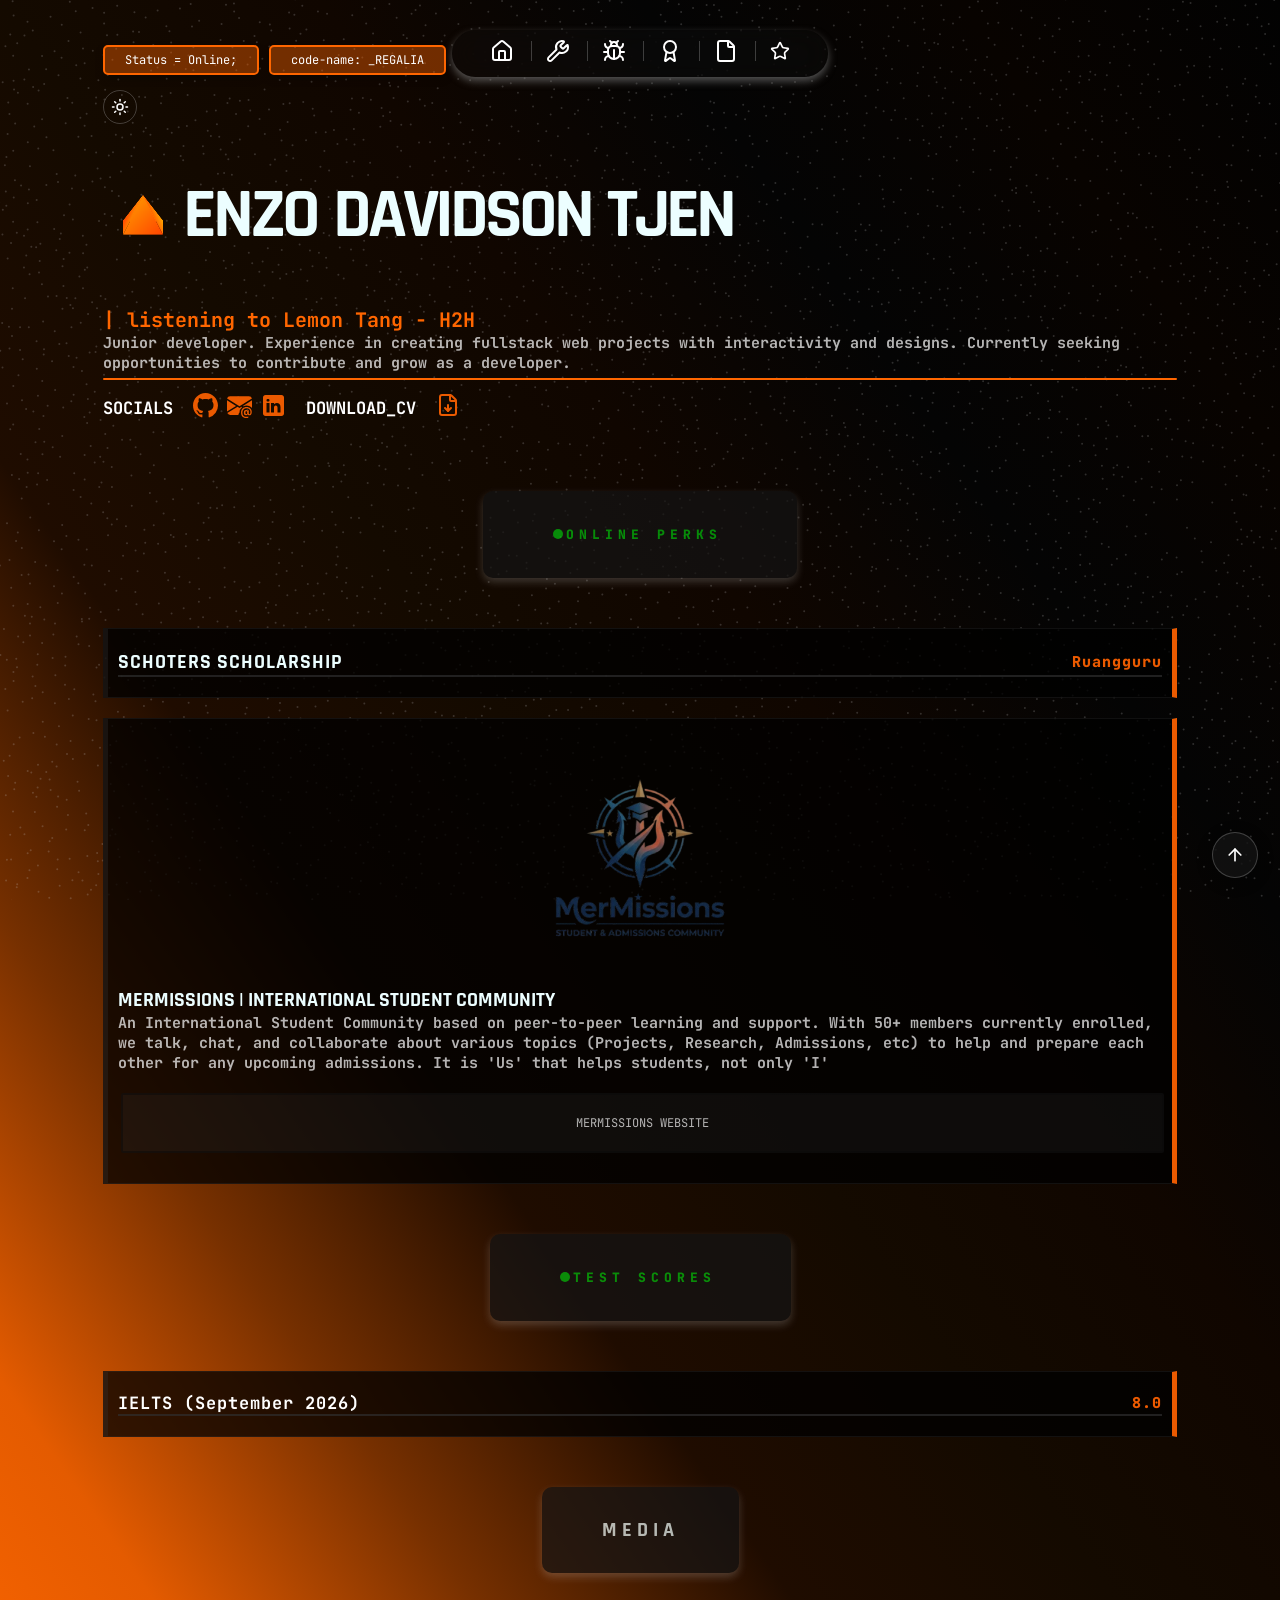
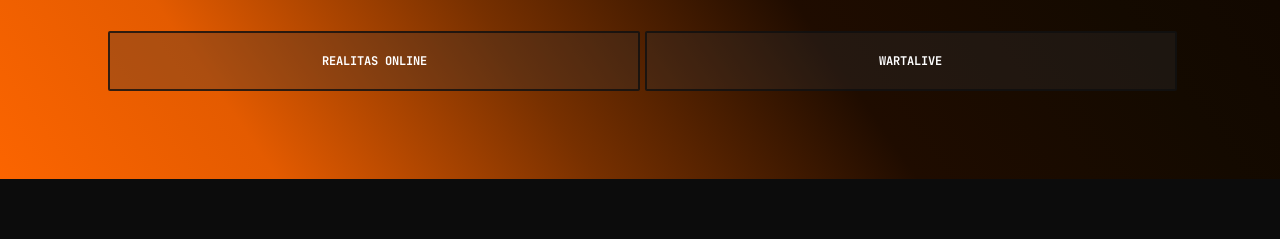
==== commit 3a4d62a8: "toggle change color-shceme button to the side of status bar" ====
--- a/index.html
+++ b/index.html
@@ -82,7 +82,7 @@
     <div class="contain">
         <div class="double-column-auto">
             <div class="main-head">
-                <div class="row"><div class="lined"><div class="status-card">Status = Online;</div><div class="status-card">code-name: _REGALIA</div></div><button class="theme-toggle" id="theme-toggle" type="button" aria-label="Switch to light theme" title="Switch theme"><svg class="theme-icon theme-icon-sun" xmlns="http://www.w3.org/2000/svg" width="18" height="18" viewBox="0 0 24 24" fill="none" stroke="currentColor" stroke-width="2" stroke-linecap="round" stroke-linejoin="round" aria-hidden="true"><circle cx="12" cy="12" r="4"/><path d="M12 2v2"/><path d="M12 20v2"/><path d="m4.93 4.93 1.41 1.41"/><path d="m17.66 17.66 1.41 1.41"/><path d="M2 12h2"/><path d="M20 12h2"/><path d="m6.34 17.66-1.41 1.41"/><path d="m19.07 4.93-1.41 1.41"/></svg><svg class="theme-icon theme-icon-moon" xmlns="http://www.w3.org/2000/svg" width="18" height="18" viewBox="0 0 24 24" fill="none" stroke="currentColor" stroke-width="2" stroke-linecap="round" stroke-linejoin="round" aria-hidden="true"><path d="M12 3a6 6 0 0 0 9 9 9 9 0 1 1-9-9Z"/></svg></button></div>
+                <div class="row homepage-status-row"><div class="lined"><div class="status-card">Status = Online;</div><div class="status-card">code-name: _REGALIA</div></div><button class="theme-toggle" id="theme-toggle" type="button" aria-label="Switch to light theme" title="Switch theme"><svg class="theme-icon theme-icon-sun" xmlns="http://www.w3.org/2000/svg" width="18" height="18" viewBox="0 0 24 24" fill="none" stroke="currentColor" stroke-width="2" stroke-linecap="round" stroke-linejoin="round" aria-hidden="true"><circle cx="12" cy="12" r="4"/><path d="M12 2v2"/><path d="M12 20v2"/><path d="m4.93 4.93 1.41 1.41"/><path d="m17.66 17.66 1.41 1.41"/><path d="M2 12h2"/><path d="M20 12h2"/><path d="m6.34 17.66-1.41 1.41"/><path d="m19.07 4.93-1.41 1.41"/></svg><svg class="theme-icon theme-icon-moon" xmlns="http://www.w3.org/2000/svg" width="18" height="18" viewBox="0 0 24 24" fill="none" stroke="currentColor" stroke-width="2" stroke-linecap="round" stroke-linejoin="round" aria-hidden="true"><path d="M12 3a6 6 0 0 0 9 9 9 9 0 1 1-9-9Z"/></svg></button></div>
                 <h1 id="main">                    <style>
 /*
 MIT License
--- a/proweb.css
+++ b/proweb.css
@@ -1,15 +1,18 @@
 :root {
   --background-color: #101010ca;
   --header: #ecfeff;
-  --cards: #00000077;
+  --cards: #0000004d;
+  --li-marker: #d3d3d3;
   --name: #000000c5;
-  --cards-above: #343434;
-  --cards-above-tools: #3d3d3d;
+  --cards-above: #34343450;
+  --cards-above-tools: #3d3d3d4e;
   --outline: rgba(186, 186, 186, 0.3);
   --text: #ffffff;
   --on-surface: rgba(255, 255, 255, 0.7);
   --grid: rgba(39, 39, 39, 0.1);
-  --top-nav-dim: #45454578;
+  --top-nav-dim: #1616163e;
+  --top-nav-tooltip-background: rgba(12, 12, 12, 0.92);
+  --top-nav-tooltip-text: #ffffff;
   --highlight: #ff6600;
   --highlight-dim: rgba(255, 102, 0, 0.416);
   --image-container-hover: rgba(105, 105, 105, 0.347);
@@ -20,7 +23,8 @@
   --sidebar-width: 180px;
   --content-max: 1200px;
   --content-half: calc(var(--content-max) / 2);
-  --work-content: rgba(219, 219, 219, 0.464);
+  --work-content: rgb(250, 250, 250);
+  --achieve-content: #a6a6a6;
   --cert: rgb(255, 123, 0);
   --below: rgb(12, 12, 12);
   --achieve: rgb(8, 8, 8);
@@ -59,22 +63,26 @@
 html[data-theme="light"] {
   --background-color: #f1e7d6;
   --header: #202329;
-  --cards: rgba(247, 240, 224, 0.847);
+  --cards: rgba(247, 240, 224, 0.42);
+  --li-marker: #0a0a0a;
   --name: rgba(63, 63, 63, 0.9);
-  --cards-above: #beb9ae;
-  --cards-above-tools: #d9d1c5;
+  --cards-above: #beb9aea0;
+  --cards-above-tools: #d9d1c59f;
   --outline: rgba(31, 35, 41, 0.2);
   --text: #202329;
   --on-surface: rgba(32, 35, 41, 0.7);
   --grid: rgba(31, 35, 41, 0.08);
   --top-nav-dim: rgba(255, 247, 225, 0.82);
+  --top-nav-tooltip-background: rgba(255, 247, 225, 0.98);
+  --top-nav-tooltip-text: #202329;
   --highlight: #d95700;
   --highlight-dim: rgba(217, 87, 0, 0.25);
   --shadow: #a9a095;
   --achievement: #44423d;
   --project-card: rgba(255, 255, 255, 0.9);
   --sidebar: rgba(213, 213, 213, 0.78);
-  --work-content: rgba(32, 35, 41, 0.58);
+  --work-content: #0A0A0A;
+  --achieve-content: #66615a;
   --below: #e9e3d9;
   --achieve: #eeebdd;
   --gradient: #fffdf8;
@@ -185,14 +193,18 @@
 .top-nav {
   position: fixed;
   background-color: var(--top-nav-dim);
+  -webkit-backdrop-filter: blur(12px);
+  backdrop-filter: blur(12px);
   width: fit-content;
   height: fit-content;
   max-width: 500px;
   display: flex;
-  top: 10px;
+  align-items: center;
+  top: 30px;
+  bottom: auto;
   left: 50%;
   transform: translateX(-50%);
-  padding: 5px 30px;
+  padding: 10px 30px;
   padding-top: 5px;
   border: 2px solid transparent;
   border-radius: 50px;
@@ -210,20 +222,37 @@
   justify-content: center;
   border: 2px solid transparent;
   border-radius: 50px;
-  padding: 0px 4px;
+  padding: 0 4px;
+}
+@media(max-width: 768px){
+    .top-option {
+    padding-right: 15px;
+  }
+}
+
+.top-option + .top-option::before {
+  content: "";
+  position: absolute;
+  left: -11px;
+  top: 50%;
+  width: 1px;
+  height: 20px;
+  background-color: var(--outline);
+  transform: translateY(-50%);
+  pointer-events: none;
 }
 .top-option::after {
   content: attr(aria-label);
   position: absolute;
   left: 50%;
-  top: calc(100% + 10px);
-  transform: translateX(-50%) translateY(-8px);
+  bottom: calc(100% + 10px);
+  transform: translateX(-50%) translateY(8px);
   opacity: 0;
   visibility: hidden;
   padding: 6px 10px;
   border-radius: 999px;
-  background: rgba(12, 12, 12, 0.92);
-  color: var(--text);
+  background: var(--top-nav-tooltip-background);
+  color: var(--top-nav-tooltip-text);
   font-size: 9px;
   font-weight: 700;
   letter-spacing: 0.12em;
@@ -349,6 +378,25 @@
   align-items: center;
   justify-content: space-between;
   top: 5px;
+}
+.row {
+  display: flex;
+  align-items: center;
+  flex-wrap: wrap;
+  gap: 10px;
+}
+.homepage-status-row {
+  flex-direction: column;
+  align-items: flex-start;
+}
+@media (max-width: 800px) {
+  .homepage-status-row {
+    flex-direction: row;
+    flex-wrap: nowrap;
+  }
+  .homepage-status-row .lined {
+    flex-wrap: wrap;
+  }
 }
 @media (max-width: 768px) {
   .one-line {
@@ -617,9 +665,9 @@
   flex-direction: column;
   border: 1px solid var(--achievement);
   max-height: 500px;
+  border-radius: 10px;
   position: relative;
   background-color: var(--gradient);
-  padding-bottom: 10px;
 }
 .Project-card {
   box-shadow: 0 4px 8px rgba(0, 0, 0, 1);
@@ -630,6 +678,7 @@
   overflow-y: hidden;
   overflow-x: hidden;
   display: flex;
+  border-radius: 10px;
   flex-direction: column;
   border: 1px solid var(--achievement);
   max-height: 500px;
@@ -825,6 +874,7 @@
 .work-card {
   width: 100%;
   max-width: 100%;
+  border-radius: 10px;
   height: 100%;
   margin-left: 0;
   border: 3px solid var(--cards-above);
@@ -892,7 +942,7 @@
   flex-wrap: wrap;
   margin-left: 20px;
 }
-@media (max-width: 768px) {
+@media (max-width < 850px) {
   .tag {
     font-size: 12px;
   }
@@ -911,8 +961,9 @@
   h3 {
     font-size: 20px;
   }
-  .work-content {
-    font-size: 11px;
+  .work-content,
+  .achieve-content {
+    font-size: 7px;
   }
   .cert-tag-n {
     flex-direction: column;
@@ -945,8 +996,164 @@
 }
 .work-content {
   color: var(--work-content);
+  font-size: 14px;
+  font-family: "Jetbrains Mono", monospace;
+}
+.achieve-content {
+  color: var(--achieve-content);
+  font-size: 14px;
+  font-family: "Jetbrains Mono", monospace;
+}
+.experience-heading {
+  display: grid;
+  grid-template-columns: minmax(0, 1fr) auto auto;
+  align-items: center;
+  gap: 10px;
+  margin-top: 12px;
+}
+.experience-heading .job {
+  min-width: 0;
+  margin: 0;
+  font-size: 20px;
+  line-height: 1.2;
+  font-weight: 800;
+  font-family: "Rajdhani", sans-serif;
+  letter-spacing: 0.04em;
+  text-transform: uppercase;
+  color: var(--text);
+}
+.experience-toggle {
+  display: grid;
+  place-items: center;
+  width: 32px;
+  height: 32px;
+  padding: 0;
+  border-color: transparent;
+  background-color: transparent;
+  filter: drop-shadow(0 0 2px rgba(0, 0, 0, 0.2));
+  color: var(--li-marker);
+  cursor: pointer;
+}
+.experience-toggle svg {
+  transition: transform 180ms ease;
+}
+.experience-toggle[aria-expanded="true"] svg {
+  transform: rotate(180deg);
+}
+.experience-toggle:hover {
+  color: var(--highlight);
+  transition: color 0.2s ease;
+}
+.experience-date {
+  justify-self: end;
+  color: var(--achievement);
+  font-family: "Jetbrains Mono", monospace;
   font-size: 15px;
-  font-family: "Jetbrains Mono", monospace;
+  white-space: nowrap;
+}
+.work-content[hidden] {
+  display: none;
+}
+.work-content:not([hidden]) {
+  margin-top: 8px;
+}
+.experience-toggle:focus-visible {
+  outline: 2px solid var(--highlight);
+  outline-offset: 3px;
+  box-shadow: 0 0 0 2px var(--highlight);
+}
+.experience-list {
+  list-style: none;
+  margin: 0 0 30px;
+  padding: 0;
+}
+.experience-item {
+  position: relative;
+  list-style: none;
+  padding: 22px 0 20px 34px;
+}
+.experience-item::before {
+  position: absolute;
+  left: 12px;
+  content: "";
+}
+.experience-item::before {
+  top: 0;
+  bottom: 0;
+  width: 2px;
+  background: var(--cards-above);
+}
+.experience-item:first-child::before {
+  top: 28px;
+}
+.experience-item:last-child::before {
+  bottom: auto;
+  height: 28px;
+}
+.experience-item::after {
+  position: absolute;
+  left: 7px;
+  top: 27px;
+  width: 12px;
+  height: 12px;
+  border: 2px solid var(--highlight);
+  border-radius: 50%;
+  background: var(--highlight);
+  box-sizing: border-box;
+  content: "";
+}
+.experience-item .cert-tag {
+  display: flex;
+  flex-wrap: wrap;
+  align-items: center;
+  justify-content: space-between;
+  gap: 4px 20px;
+  margin: 0;
+}
+.experience-item .cert {
+  gap: 6px;
+  color: var(--highlight);
+  font-size: 14px;
+}
+.experience-item .cert svg {
+  width: 18px;
+  height: 18px;
+}
+.experience-item .tagt {
+  width: auto;
+  max-width: 100%;
+  margin: 0;
+  font-size: 12px;
+}
+.experience-item .experience-heading {
+  margin-top: 8px;
+}
+.experience-item .work-content {
+  line-height: 1.6;
+}
+.experience-item .work-content ul {
+  margin: 0;
+  padding-left: 20px;
+}
+@media (max-width: 768px) {
+  .experience-heading {
+    gap: 6px;
+  }
+  .experience-date {
+    font-size: 10px;
+  }
+  .experience-item {
+    padding: 18px 0 18px 30px;
+  }
+  .experience-item:first-child::before {
+    top: 23px;
+  }
+  .experience-item:last-child::before {
+    height: 23px;
+  }
+  .experience-item::after {
+    top: 22px;
+  }
 }
 @media (max-width: 768px) {
   .specs-card {
@@ -1326,7 +1533,6 @@
 }
 @media (max-width: 768px) {
   h2.code {
-    margin-top: 70px;
     padding: 10px 30px;
     font-size: 25px;
   }
@@ -1417,7 +1623,8 @@
 .image-container {
   position: relative;
   width: 100px;
-  height: 100%;
+  height: 100px;
+  flex: 0 0 100px;
   max-height: 100px;
   box-sizing: border-box;
   display: flex;
@@ -1435,8 +1642,8 @@
   opacity: 0.9;
 }
 .stack:has(.image-container:hover, .image-container:focus) .image-container {
-  transform: scale(0.93);
-  opacity: 0.3;
+  transform: scale(0.97);
+  opacity: 0.5;
 }
 .stack:has(.image-container:hover, .image-container:focus)
   .image-container:hover,
@@ -1501,32 +1708,35 @@
   background-color: rgb(30, 27, 98);
   padding: 10px;
 }
+#py.image-container svg {
+  transform: scale(0.87);
+}
 #php.image-container {
-  background-color: rgb(132, 126, 174);
+  background-color: rgb(176, 171, 218);
 }
 #sql.image-container {
   background-color: rgb(120, 161, 255);
 }
-#wind.image-container {
-  background-color: rgb(70, 100, 169);
+#CPP.image-container {
+  background-color: rgb(26, 19, 80);
 }
 #VS.image-container {
   background-color: rgb(19, 46, 109);
 }
 #git.image-container {
-  background-color: rgb(125, 125, 125);
+  background-color: rgb(15, 15, 15);
 }
 #Fig.image-container {
   background-color: rgb(228, 224, 217);
 }
 #Pycharm.image-container {
-  background-color: rgb(10, 135, 77);
+  background-color: rgb(2, 112, 61);
 }
 #Canva.image-container {
-  background-color: rgb(28, 82, 89);
+  background-color: rgb(3, 113, 130);
 }
 #claude.image-container {
-  background-color: rgb(255, 85, 0);
+  background-color: #C15F3C;
 }
 #openai.image-container {
   background-color: rgb(28, 28, 28);
@@ -1535,31 +1745,19 @@
   transform: scale(1.5);
 }
 #copilot.image-container {
-  background-color: rgb(0, 0, 0);
+  background-image: linear-gradient(#9743ff 0%, #2d009d 100%);
 }
 #gemini.image-container {
   background-color: rgb(230, 230, 230);
 }
 #On.image-container {
   background-color: rgb(36, 36, 36);
-  height: 100px;
-  display: flex;
-  align-items: center;
-  justify-content: center;
 }
 #Pro.image-container {
   background-color: rgb(0, 0, 0);
-  height: 100px;
-  display: flex;
-  align-items: center;
-  justify-content: center;
 }
 #X.image-container {
   background-color: rgb(255, 119, 0);
-  height: 100px;
-  display: flex;
-  align-items: center;
-  justify-content: center;
   border-radius: 40px;
 }
 .procreate {
@@ -1570,33 +1768,9 @@
 @media (max-width: 768px) {
   .image-container {
     width: 75px;
-    height: auto;
+    height: 75px;
+    flex: 0 0 75px;
     max-height: 75px;
-  }
-  #On.image-container {
-    background-color: rgb(36, 36, 36);
-    height: 60px;
-    display: flex;
-    align-items: center;
-    justify-content: center;
-    display: 0;
-  }
-  #Pro.image-container {
-    background-color: rgb(0, 0, 0);
-    height: 60px;
-    display: flex;
-    align-items: center;
-    justify-content: center;
-    display: 0;
-  }
-  #X.image-container {
-    background-color: rgb(255, 119, 0);
-    height: 60px;
-    display: flex;
-    align-items: center;
-    justify-content: center;
-    border-radius: 40px;
-    display: 0;
   }
 }
 .image-container:hover {
@@ -1646,10 +1820,6 @@
   list-style-type: none;
   padding: 0;
   letter-spacing: 3px;
-}
-li {
-  margin-top: 8px;
-  margin-bottom: 8px;
 }
 li.achieve {
   display: flex;
@@ -2241,7 +2411,10 @@
 }
 li {
   text-decoration: none;
-  list-style: none;
+  list-style: disc;
+}
+li::marker {
+  color: var(--li-marker);
 }
 .list {
   margin-bottom: 5px;
@@ -2355,6 +2528,12 @@
     display: flex;
   }
 }
+@media (max-width: 768px) {
+  .top-nav {
+    top: auto;
+    bottom: 30px;
+  }
+}
 .STATS {
   margin-top: 30px;
   padding-left: 30px;
@@ -2368,6 +2547,7 @@
   border: 3px solid var(--cards-above);
   box-shadow: 0 4px 8px rgba(0, 0, 0, 0.2);
   margin-top: 15px;
+  border-radius: 10px;
   overflow-y: hidden;
   overflow-x: hidden;
   display: flex;
@@ -3125,7 +3305,6 @@
 .top-nav .top-option:hover,
 .top-nav .top-option:focus-visible,
 .top-nav .top-option:active {
-  background-color: transparent;
   box-shadow: none;
   color: var(--highlight);
   outline: none;
